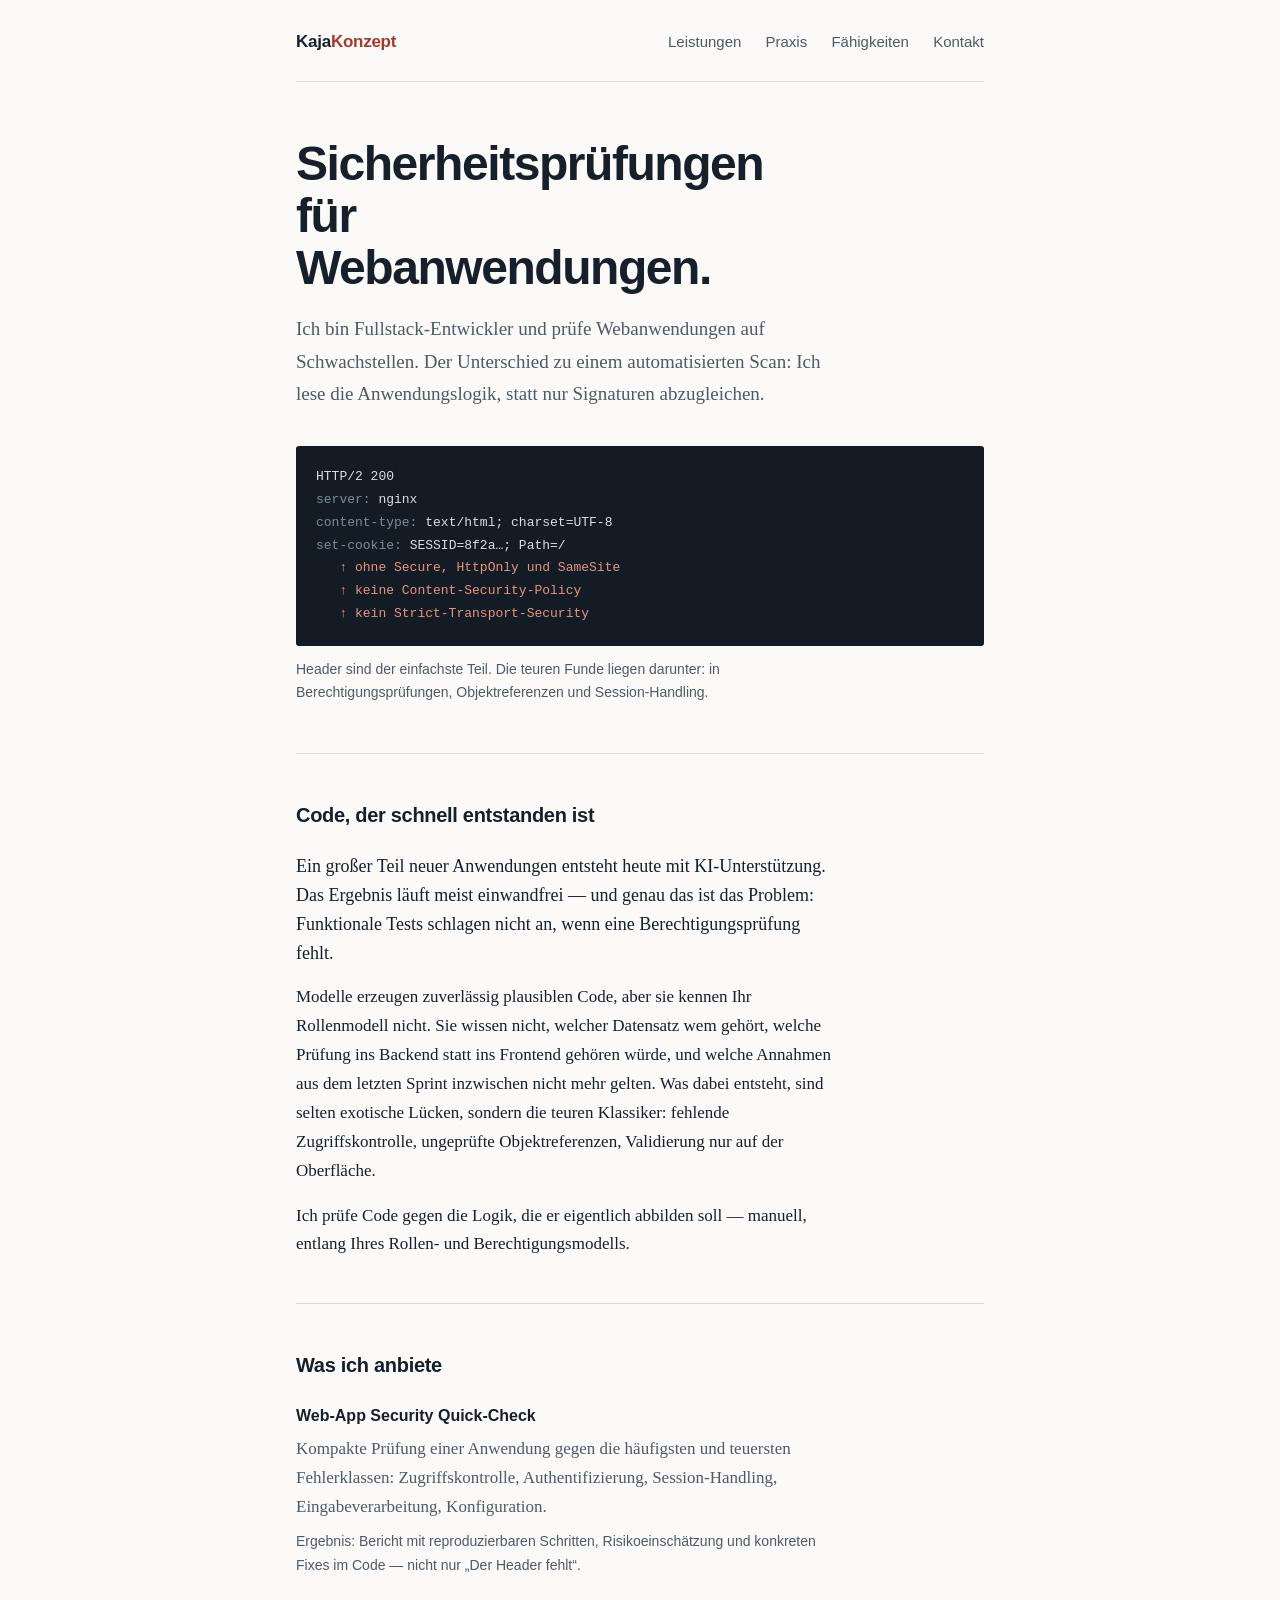
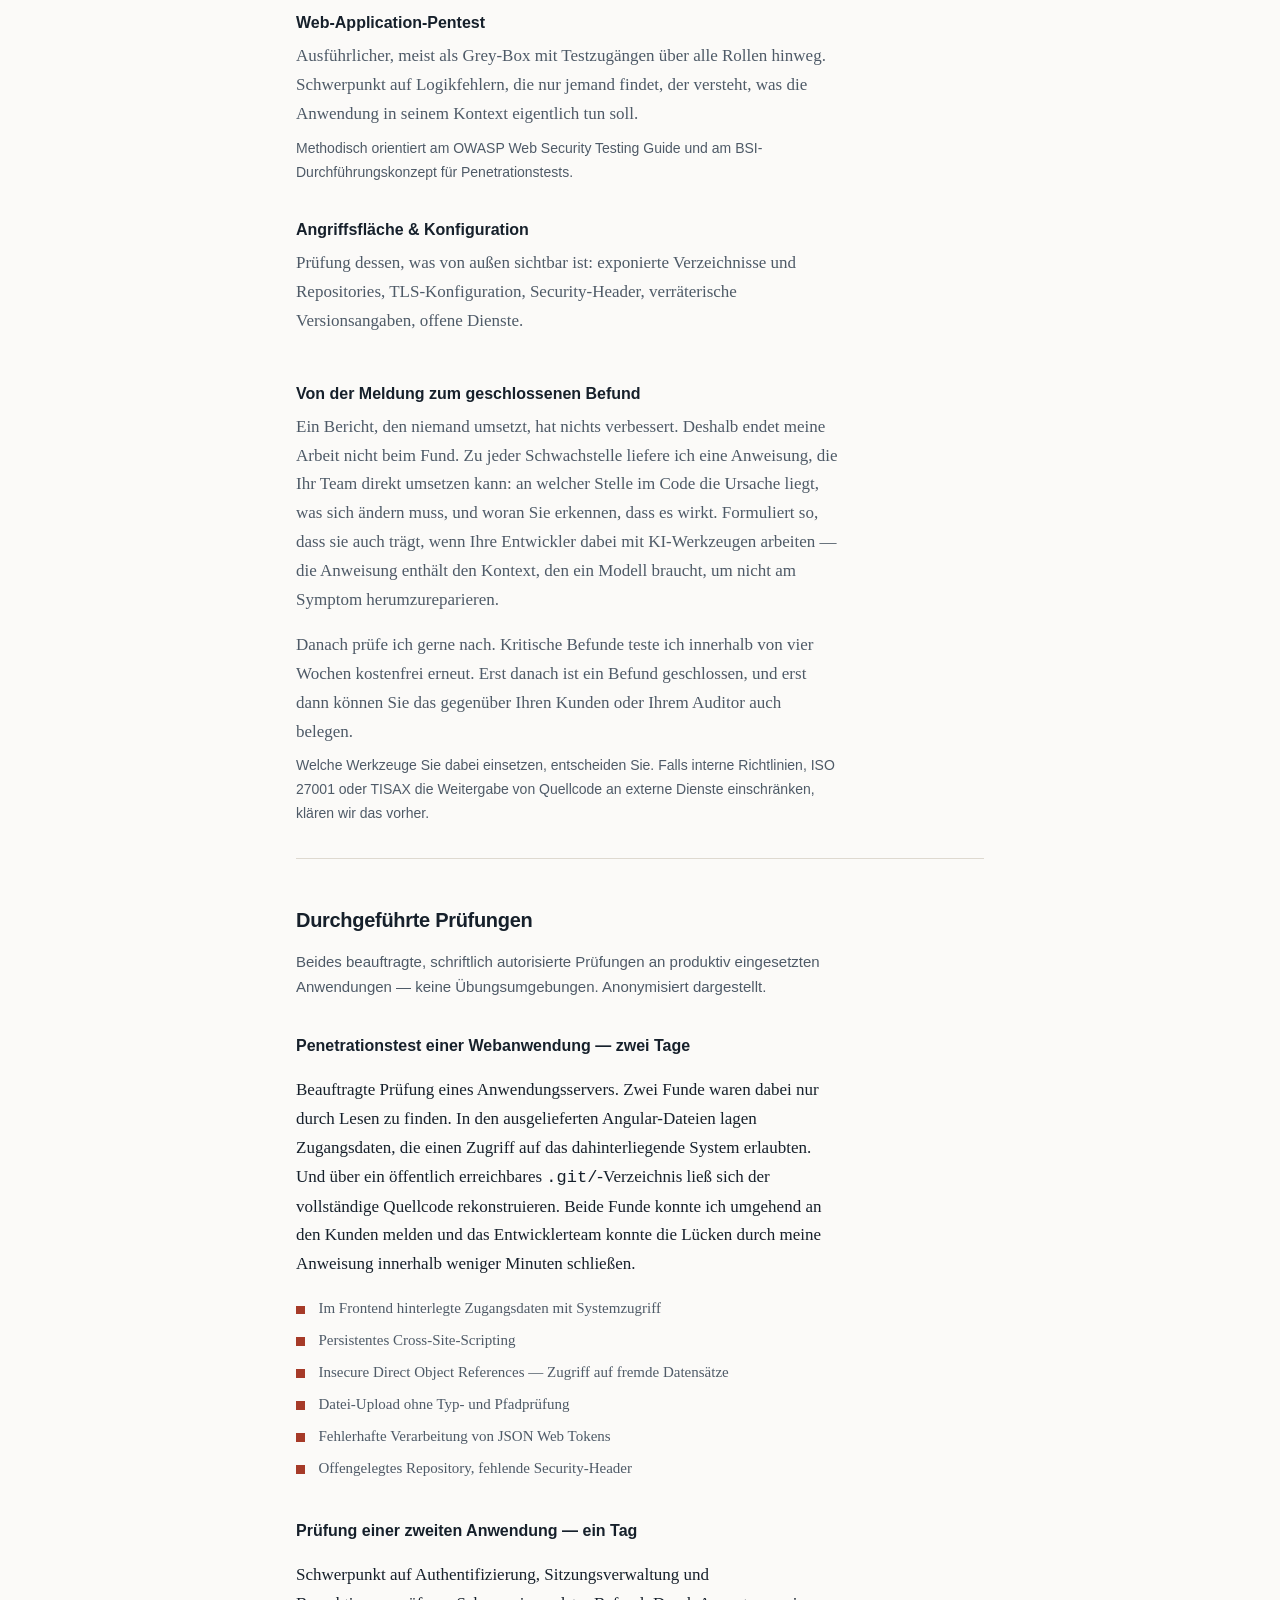
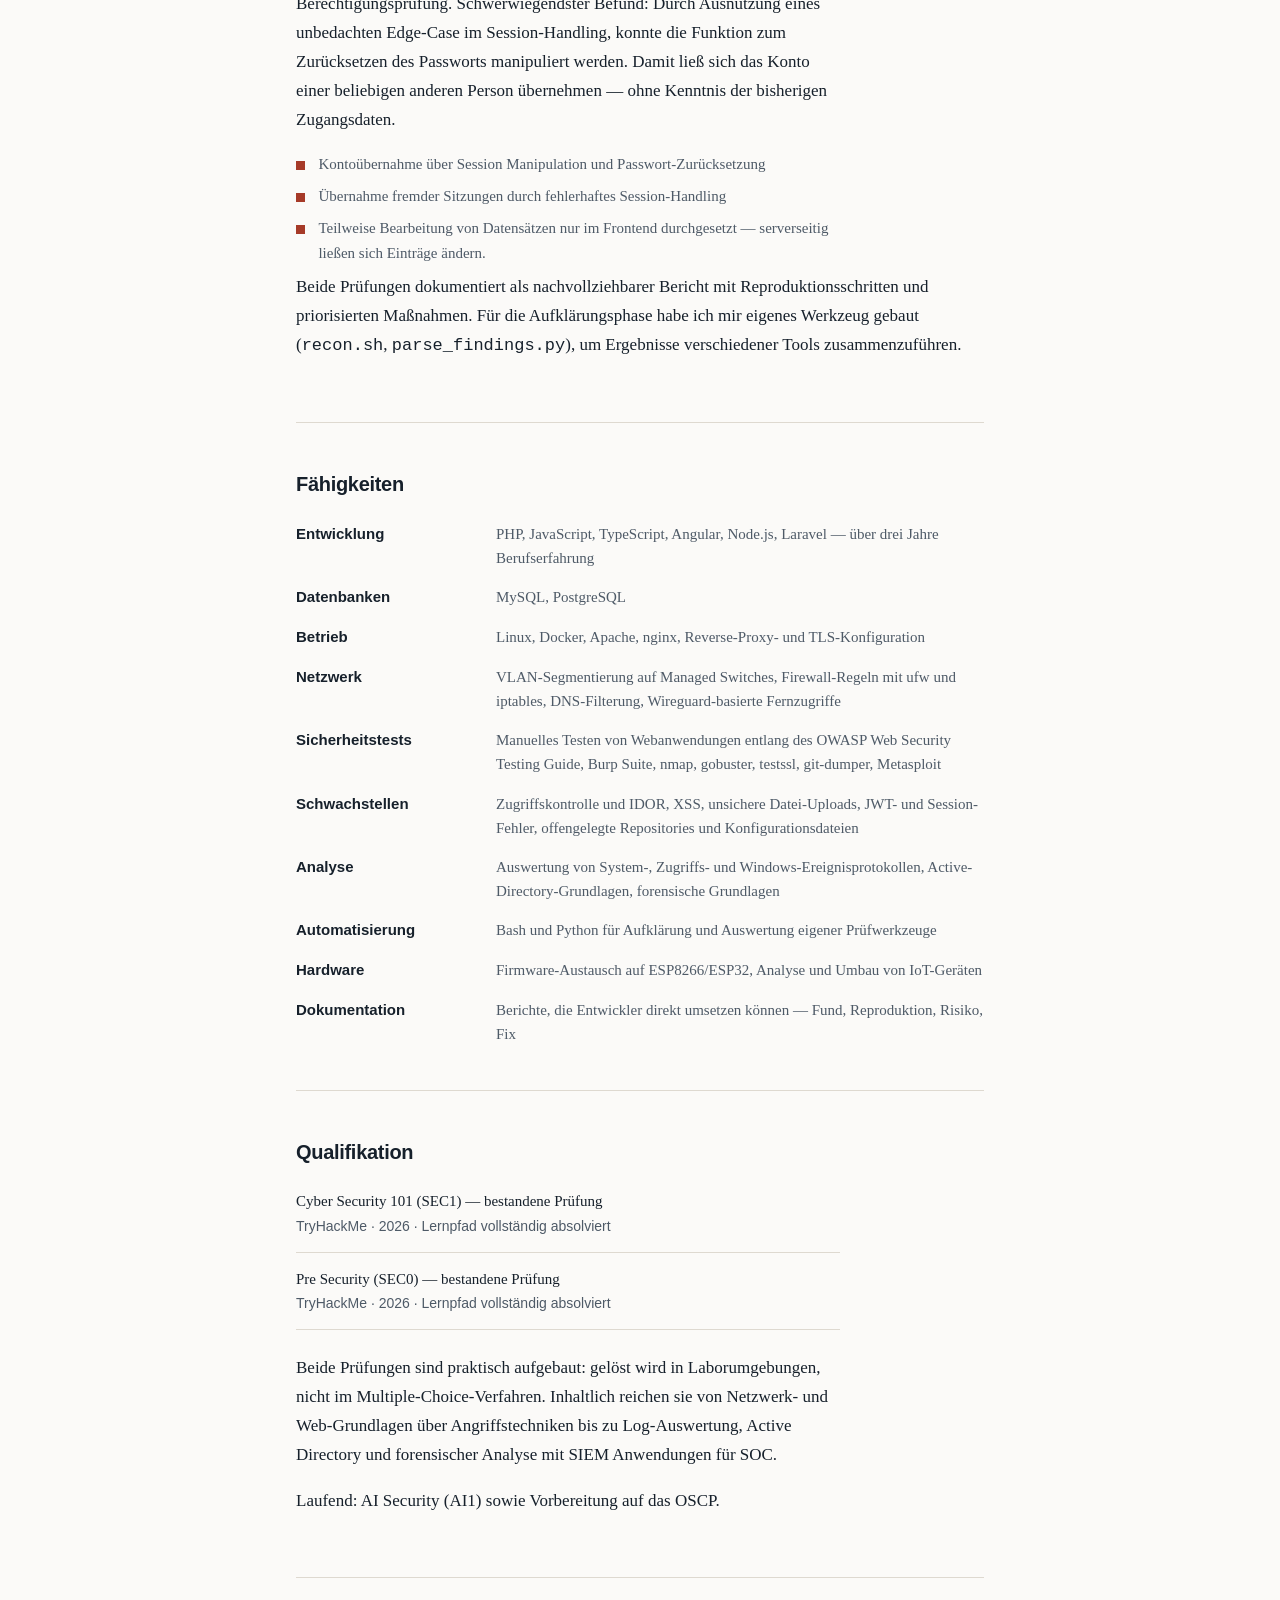
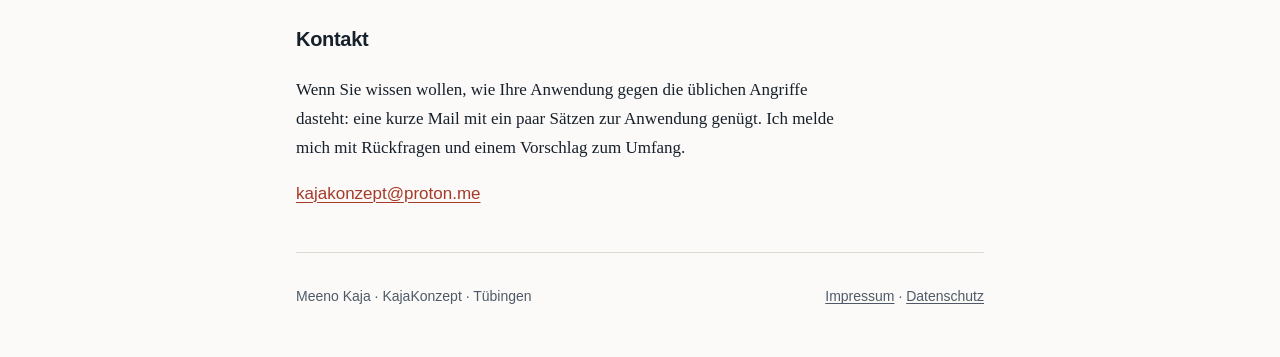
==== index.html @ ad5c8643 "Update footer text with full name" ====
<!DOCTYPE html>
<html lang="de">
<head>
<meta charset="utf-8">
<meta name="viewport" content="width=device-width, initial-scale=1">
<title>KajaKonzept — Websicherheit aus Entwicklersicht</title>
<meta name="description" content="Sicherheitsprüfungen für Webanwendungen, durchgeführt von einem Fullstack-Entwickler. Manuelles Testen der Anwendungslogik statt Scanner-Report.">
<link rel="stylesheet" href="style.css">
</head>
<body>
<div class="wrap">
  <header class="masthead">
    <a class="wordmark" href="./">Kaja<span>Konzept</span></a>
    <nav>
      <a href="#leistungen">Leistungen</a>
      <a href="#praxis">Praxis</a>
      <a href="#faehigkeiten">Fähigkeiten</a>
      <a href="#kontakt">Kontakt</a>
    </nav>
  </header>
  <div class="hero">
    <h1>Sicherheitsprüfungen für Webanwendungen.</h1>
    <p class="lede">
      Ich bin Fullstack-Entwickler und prüfe Webanwendungen auf Schwachstellen.
      Der Unterschied zu einem automatisierten Scan: Ich lese die Anwendungslogik,
      statt nur Signaturen abzugleichen.
    </p>
<pre class="evidence"><code>HTTP/2 200
<span class="dim">server:</span> nginx
<span class="dim">content-type:</span> text/html; charset=UTF-8
<span class="dim">set-cookie:</span> SESSID=8f2a…; Path=/
<span class="flag">   ↑ ohne Secure, HttpOnly und SameSite</span>
<span class="flag">   ↑ keine Content-Security-Policy</span>
<span class="flag">   ↑ kein Strict-Transport-Security</span></code></pre>
    <p class="evidence-note">
      Header sind der einfachste Teil. Die teuren Funde liegen darunter:
      in Berechtigungsprüfungen, Objektreferenzen und Session-Handling.
    </p>
  </div>
  <section id="ki-code" class="hook">
    <h2>Code, der schnell entstanden ist</h2>
    <p class="hook-open">
      Ein großer Teil neuer Anwendungen entsteht heute mit KI-Unterstützung.
      Das Ergebnis läuft meist einwandfrei — und genau das ist das Problem:
      Funktionale Tests schlagen nicht an, wenn eine Berechtigungsprüfung fehlt.
    </p>
    <p>
      Modelle erzeugen zuverlässig plausiblen Code, aber sie kennen Ihr
      Rollenmodell nicht. Sie wissen nicht, welcher Datensatz wem gehört,
      welche Prüfung ins Backend statt ins Frontend gehören würde, und welche
      Annahmen aus dem letzten Sprint inzwischen nicht mehr gelten. Was dabei
      entsteht, sind selten exotische Lücken, sondern die teuren Klassiker:
      fehlende Zugriffskontrolle, ungeprüfte Objektreferenzen, Validierung
      nur auf der Oberfläche.
    </p>
    <p>
      Ich prüfe Code gegen die Logik, die er eigentlich abbilden
      soll — manuell, entlang Ihres Rollen- und Berechtigungsmodells.
    </p>
  </section>
  <section id="leistungen">
    <h2>Was ich anbiete</h2>
    <div class="offer">
      <h3>Web-App Security Quick-Check</h3>
      <p>
        Kompakte Prüfung einer Anwendung gegen die häufigsten und teuersten
        Fehlerklassen: Zugriffskontrolle, Authentifizierung, Session-Handling,
        Eingabeverarbeitung, Konfiguration.
      </p>
      <p class="scope">
        Ergebnis: Bericht mit reproduzierbaren Schritten, Risikoeinschätzung und
        konkreten Fixes im Code — nicht nur „Der Header fehlt“.
      </p>
    </div>
    <div class="offer">
      <h3>Web-Application-Pentest</h3>
      <p>
        Ausführlicher, meist als Grey-Box mit Testzugängen über alle Rollen hinweg.
        Schwerpunkt auf Logikfehlern, die nur jemand findet, der versteht, was die
        Anwendung in seinem Kontext eigentlich tun soll.
      </p>
      <p class="scope">
        Methodisch orientiert am OWASP Web Security Testing Guide und am
        BSI-Durchführungskonzept für Penetrationstests.
      </p>
    </div>
    <div class="offer">
      <h3>Angriffsfläche &amp; Konfiguration</h3>
      <p>
        Prüfung dessen, was von außen sichtbar ist: exponierte Verzeichnisse und
        Repositories, TLS-Konfiguration, Security-Header, verräterische
        Versionsangaben, offene Dienste.
      </p>
    </div>
  </section>
  <div class="offer">
      <h3>Von der Meldung zum geschlossenen Befund</h3>
      <p>
        Ein Bericht, den niemand umsetzt, hat nichts verbessert. Deshalb endet
        meine Arbeit nicht beim Fund. Zu jeder Schwachstelle liefere ich eine
        Anweisung, die Ihr Team direkt umsetzen kann: an welcher Stelle im Code
        die Ursache liegt, was sich ändern muss, und woran Sie erkennen, dass es
        wirkt. Formuliert so, dass sie auch trägt, wenn Ihre Entwickler dabei
        mit KI-Werkzeugen arbeiten — die Anweisung enthält den Kontext, den ein
        Modell braucht, um nicht am Symptom herumzureparieren.
      </p>
      <p style="margin-top:1rem">
        Danach prüfe ich gerne nach. Kritische Befunde teste ich innerhalb von vier
        Wochen kostenfrei erneut. Erst danach ist ein Befund geschlossen, und
        erst dann können Sie das gegenüber Ihren Kunden oder Ihrem Auditor auch
        belegen.
      </p>
      <p class="scope">
        Welche Werkzeuge Sie dabei einsetzen, entscheiden Sie. Falls interne
        Richtlinien, ISO 27001 oder TISAX die Weitergabe von Quellcode an
        externe Dienste einschränken, klären wir das vorher.
      </p>
    </div>
  </section>
<section id="praxis">
    <h2>Durchgeführte Prüfungen</h2>
    <p class="section-lede">
      Beides beauftragte, schriftlich autorisierte Prüfungen an produktiv
      eingesetzten Anwendungen — keine Übungsumgebungen. Anonymisiert
      dargestellt.
    </p>
    <h3>Penetrationstest einer Webanwendung — zwei Tage</h3>
    <p>
      Beauftragte Prüfung eines Anwendungsservers. Zwei Funde
      waren dabei nur durch Lesen zu finden. In den
      ausgelieferten Angular-Dateien lagen Zugangsdaten, die einen Zugriff auf
      das dahinterliegende System erlaubten. Und über ein öffentlich
      erreichbares <code>.git/</code>-Verzeichnis ließ sich der vollständige
      Quellcode rekonstruieren. Beide Funde konnte ich umgehend an den Kunden melden
      und das Entwicklerteam konnte die Lücken durch meine Anweisung innerhalb
      weniger Minuten schließen.
    </p>
    <ul class="findings">
      <li>Im Frontend hinterlegte Zugangsdaten mit Systemzugriff</li>
      <li>Persistentes Cross-Site-Scripting</li>
      <li>Insecure Direct Object References — Zugriff auf fremde Datensätze</li>
      <li>Datei-Upload ohne Typ- und Pfadprüfung</li>
      <li>Fehlerhafte Verarbeitung von JSON Web Tokens</li>
      <li>Offengelegtes Repository, fehlende Security-Header</li>
    </ul>
    <h3 class="case">Prüfung einer zweiten Anwendung — ein Tag</h3>
    <p>
      Schwerpunkt auf Authentifizierung, Sitzungsverwaltung und
      Berechtigungsprüfung. Schwerwiegendster Befund: Durch Ausnutzung eines
      unbedachten Edge-Case im Session-Handling, konnte die Funktion zum Zurücksetzen
      des Passworts manipuliert werden. Damit ließ sich das Konto einer
      beliebigen anderen Person übernehmen — ohne Kenntnis der bisherigen
      Zugangsdaten.
    </p>
    <ul class="findings">
      <li>Kontoübernahme über Session Manipulation und Passwort-Zurücksetzung</li>
      <li>Übernahme fremder Sitzungen durch fehlerhaftes Session-Handling</li>
      <li>Teilweise Bearbeitung von Datensätzen nur im Frontend
          durchgesetzt — serverseitig ließen sich Einträge ändern.
      </li>
    </ul
    <p style="margin-top:1.5rem">
      Beide Prüfungen dokumentiert als nachvollziehbarer Bericht mit
      Reproduktionsschritten und priorisierten Maßnahmen. Für die
      Aufklärungsphase habe ich mir eigenes Werkzeug gebaut
      (<code>recon.sh</code>, <code>parse_findings.py</code>), um Ergebnisse
      verschiedener Tools zusammenzuführen.
    </p>
  </section>
  <section id="faehigkeiten">
    <h2>Fähigkeiten</h2>
    <dl class="skills">
      <dt>Entwicklung</dt>
      <dd>PHP, JavaScript, TypeScript, Angular, Node.js, Laravel — über drei Jahre Berufserfahrung</dd>
      <dt>Datenbanken</dt>
      <dd>MySQL, PostgreSQL</dd>
      <dt>Betrieb</dt>
      <dd>Linux, Docker, Apache, nginx, Reverse-Proxy- und
          TLS-Konfiguration</dd>
      <dt>Netzwerk</dt>
      <dd>VLAN-Segmentierung auf Managed Switches, Firewall-Regeln mit ufw und
          iptables, DNS-Filterung, Wireguard-basierte Fernzugriffe</dd>
      <dt>Sicherheitstests</dt>
      <dd>Manuelles Testen von Webanwendungen entlang des OWASP Web Security
          Testing Guide, Burp Suite, nmap, gobuster, testssl, git-dumper, Metasploit</dd>
      <dt>Schwachstellen</dt>
      <dd>Zugriffskontrolle und IDOR, XSS, unsichere Datei-Uploads,
          JWT- und Session-Fehler, offengelegte Repositories und
          Konfigurationsdateien</dd>
      <dt>Analyse</dt>
      <dd>Auswertung von System-, Zugriffs- und Windows-Ereignisprotokollen,
          Active-Directory-Grundlagen, forensische Grundlagen</dd>
      <dt>Automatisierung</dt>
      <dd>Bash und Python für Aufklärung und Auswertung eigener
          Prüfwerkzeuge</dd>
      <dt>Hardware</dt>
      <dd>Firmware-Austausch auf ESP8266/ESP32, Analyse und Umbau von
          IoT-Geräten</dd>
      <dt>Dokumentation</dt>
      <dd>Berichte, die Entwickler direkt umsetzen können — Fund,
          Reproduktion, Risiko, Fix</dd>
    </dl>
  </section>
   <section id="qualifikation">
    <h2>Qualifikation</h2>
    <ul class="creds">
      <li>
        Cyber Security 101 (SEC1) — bestandene Prüfung
        <span class="issuer">TryHackMe · 2026 · Lernpfad vollständig absolviert</span>
      </li>
      <li>
        Pre Security (SEC0) — bestandene Prüfung
        <span class="issuer">TryHackMe · 2026 · Lernpfad vollständig absolviert</span>
      </li>
    </ul>
    <p style="margin-top:1.5rem">
      Beide Prüfungen sind praktisch aufgebaut: gelöst wird in Laborumgebungen,
      nicht im Multiple-Choice-Verfahren. Inhaltlich reichen sie von Netzwerk-
      und Web-Grundlagen über Angriffstechniken bis zu Log-Auswertung,
      Active Directory und forensischer Analyse mit SIEM Anwendungen für SOC.
    </p>
    <p style="margin-top:1rem">
      Laufend: AI Security (AI1) sowie Vorbereitung auf das OSCP.
    </p>
  </section>
  <section id="kontakt">
    <h2>Kontakt</h2>
    <p>
      Wenn Sie wissen wollen, wie Ihre Anwendung gegen die üblichen Angriffe
      dasteht: eine kurze Mail mit ein paar Sätzen zur Anwendung genügt. Ich melde
      mich mit Rückfragen und einem Vorschlag zum Umfang.
    </p>
    <p class="contact-line"><a href="mailto:kajakonzept@proton.me">kajakonzept@proton.me</a></p>
  </section>
  <footer>
    <span> Meeno Kaja · KajaKonzept · Tübingen</span>
    <span>
      <a href="impressum.html">Impressum</a> ·
      <a href="datenschutz.html">Datenschutz</a>
    </span>
  </footer>
</div>
</body>
</html>
---- style.css ----
/* KajaKonzept — Stylesheet
   Keine externen Ressourcen (keine Google Fonts, kein CDN):
   damit fallen Drittland-Transfers in der Datenschutzerklärung weg. */

:root {
  --paper:      #fbfaf8;
  --ink:        #16202b;
  --ink-soft:   #4e5a67;
  --rule:       #ded9d0;
  --signal:     #a63a28;
  --code-bg:    #131c25;
  --code-fg:    #d8dee6;
  --code-dim:   #7c8b9a;

  --sans: ui-sans-serif, "Inter", "Helvetica Neue", Arial, sans-serif;
  --serif: "Iowan Old Style", "Palatino Linotype", Palatino, Georgia, serif;
  --mono: ui-monospace, "JetBrains Mono", "SFMono-Regular", Menlo, Consolas, monospace;

  --measure: 34rem;
}

*, *::before, *::after { box-sizing: border-box; }

html { -webkit-text-size-adjust: 100%; }

body {
  margin: 0;
  background: var(--paper);
  color: var(--ink);
  font-family: var(--serif);
  font-size: 1.0625rem;
  line-height: 1.7;
  font-kerning: normal;
}

.wrap {
  max-width: 46rem;
  margin: 0 auto;
  padding: 0 1.5rem;
}

p, li { max-width: var(--measure); }

a {
  color: var(--signal);
  text-decoration-thickness: 1px;
  text-underline-offset: 0.15em;
}
a:hover { text-decoration-thickness: 2px; }

:focus-visible {
  outline: 2px solid var(--signal);
  outline-offset: 3px;
}

/* ---------- Kopfzeile ---------- */

.masthead {
  display: flex;
  flex-wrap: wrap;
  gap: 0.75rem 2rem;
  align-items: baseline;
  justify-content: space-between;
  padding: 1.75rem 0 1.5rem;
  border-bottom: 1px solid var(--rule);
}

.wordmark {
  font-family: var(--sans);
  font-weight: 700;
  font-size: 1.0625rem;
  letter-spacing: -0.015em;
  color: var(--ink);
  text-decoration: none;
}
.wordmark span { color: var(--signal); }

.masthead nav {
  font-family: var(--sans);
  font-size: 0.9375rem;
}
.masthead nav a {
  color: var(--ink-soft);
  text-decoration: none;
  margin-left: 1.25rem;
}
.masthead nav a:first-child { margin-left: 0; }
.masthead nav a:hover { color: var(--signal); }

/* ---------- Hero ---------- */

.hero { padding: 3.5rem 0 3rem; }

.hero h1 {
  font-family: var(--sans);
  font-weight: 800;
  font-size: clamp(2rem, 6vw, 3rem);
  line-height: 1.08;
  letter-spacing: -0.03em;
  margin: 0 0 1.25rem;
  max-width: 18ch;
}

.lede {
  font-size: 1.1875rem;
  color: var(--ink-soft);
  margin: 0 0 2.25rem;
}

/* Illustratives Terminal-Fragment */
.evidence {
  background: var(--code-bg);
  color: var(--code-fg);
  font-family: var(--mono);
  font-size: 0.8125rem;
  line-height: 1.75;
  padding: 1.25rem 1.25rem;
  border-radius: 3px;
  overflow-x: auto;
  margin: 0;
}
.evidence .dim  { color: var(--code-dim); }
.evidence .flag { color: #e8917f; }

.evidence-note {
  font-family: var(--sans);
  font-size: 0.875rem;
  color: var(--ink-soft);
  margin: 0.75rem 0 0;
}

/* ---------- Abschnitte ---------- */

section { padding: 2.75rem 0; border-top: 1px solid var(--rule); }

h2 {
  font-family: var(--sans);
  font-weight: 700;
  font-size: 1.25rem;
  letter-spacing: -0.015em;
  margin: 0 0 1.25rem;
}

h3 {
  font-family: var(--sans);
  font-weight: 650;
  font-size: 1rem;
  margin: 0 0 0.35rem;
}

/* Aufhänger-Abschnitt */
.hook p { margin: 0 0 1rem; }
.hook p:last-child { margin-bottom: 0; }
.hook .hook-open {
  font-size: 1.125rem;
  line-height: 1.6;
}

/* Leistungen */
.offer { margin: 0 0 2rem; }
.offer:last-child { margin-bottom: 0; }
.offer p { margin: 0; color: var(--ink-soft); }
.offer .scope {
  font-family: var(--sans);
  font-size: 0.875rem;
  color: var(--ink-soft);
  margin-top: 0.5rem;
}

/* Fähigkeiten */
.skills {
  margin: 0;
  display: grid;
  grid-template-columns: 11rem 1fr;
  gap: 0.9rem 1.5rem;
  align-items: baseline;
}
.skills dt {
  font-family: var(--sans);
  font-weight: 650;
  font-size: 0.9375rem;
}
.skills dd {
  margin: 0;
  color: var(--ink-soft);
  font-size: 0.9375rem;
  line-height: 1.6;
}

/* Einleitungszeile unter einer Abschnittsüberschrift */
.section-lede {
  font-family: var(--sans);
  font-size: 0.9375rem;
  color: var(--ink-soft);
  margin: -0.5rem 0 2rem;
}

/* Zweiter Fall im Praxis-Abschnitt */
h3.case { margin-top: 2.25rem; }

/* Befundliste im Praxis-Abschnitt */
.findings {
  list-style: none;
  padding: 0;
  margin: 1rem 0 0;
  font-size: 0.9375rem;
}
.findings li {
  padding-left: 1.4rem;
  position: relative;
  margin-bottom: 0.4rem;
  color: var(--ink-soft);
}
.findings li::before {
  content: "";
  position: absolute;
  left: 0;
  top: 0.62em;
  width: 0.55rem;
  height: 0.55rem;
  background: var(--signal);
}

/* Zertifikate */
.creds { margin: 0; padding: 0; list-style: none; }
.creds li {
  padding: 0.85rem 0;
  border-bottom: 1px solid var(--rule);
  font-size: 0.9375rem;
}
.creds li:first-child { padding-top: 0; }
.creds .issuer {
  font-family: var(--sans);
  color: var(--ink-soft);
  font-size: 0.875rem;
  display: block;
}

/* Kontakt */
.contact-line {
  font-family: var(--sans);
  font-size: 1.0625rem;
  margin: 0.5rem 0 0;
}

/* ---------- Fuß ---------- */

footer {
  border-top: 1px solid var(--rule);
  padding: 2rem 0 3rem;
  font-family: var(--sans);
  font-size: 0.875rem;
  color: var(--ink-soft);
  display: flex;
  flex-wrap: wrap;
  gap: 0.5rem 1.5rem;
  justify-content: space-between;
}
footer a { color: var(--ink-soft); }

/* ---------- Rechtstexte ---------- */

.legal h1 {
  font-family: var(--sans);
  font-weight: 800;
  font-size: 1.875rem;
  letter-spacing: -0.02em;
  margin: 3rem 0 1.5rem;
}
.legal h2 { margin-top: 2.25rem; }
.legal { padding-bottom: 3rem; }
.legal .todo {
  background: #fdf3e7;
  border-left: 3px solid var(--signal);
  padding: 0.75rem 1rem;
  font-family: var(--sans);
  font-size: 0.875rem;
  max-width: var(--measure);
}

/* ---------- Klein ---------- */

@media (max-width: 34rem) {
  .skills { grid-template-columns: 1fr; gap: 0.25rem; }
  .skills dd { margin-bottom: 0.85rem; }
}
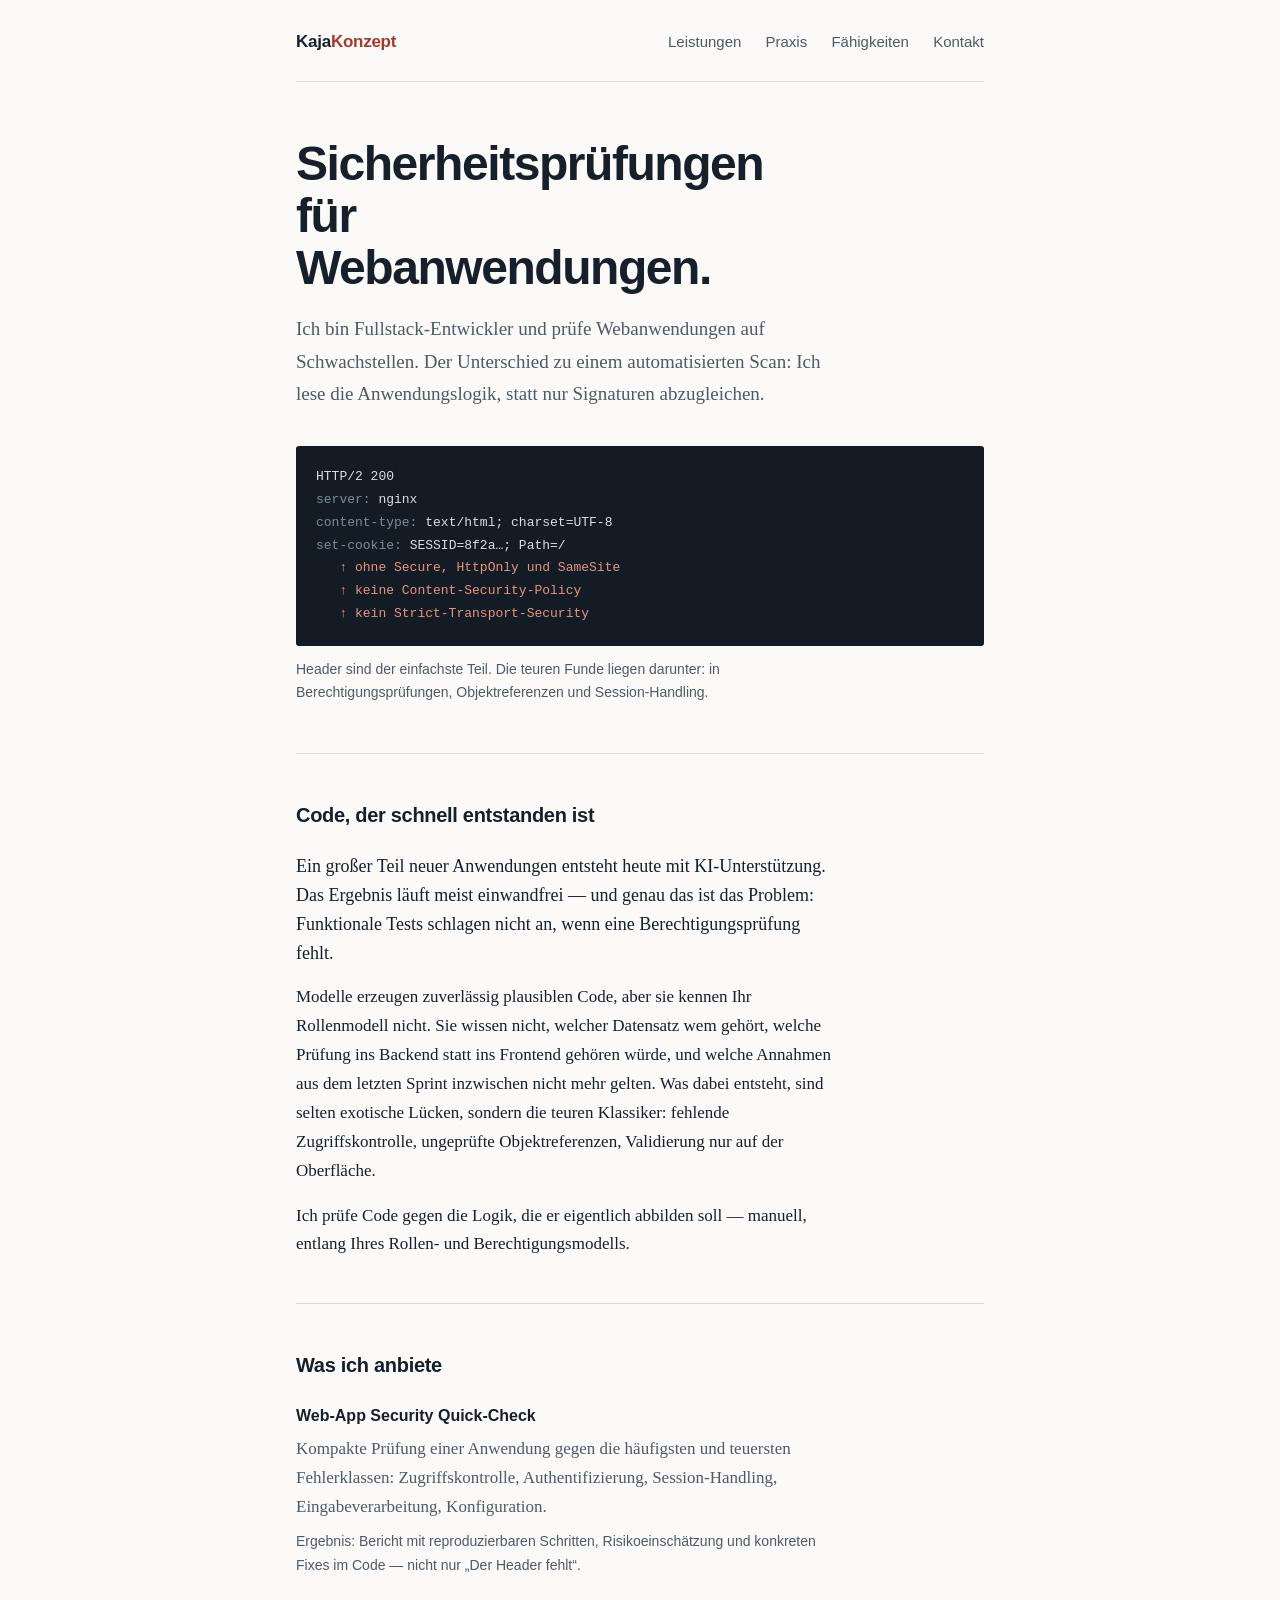
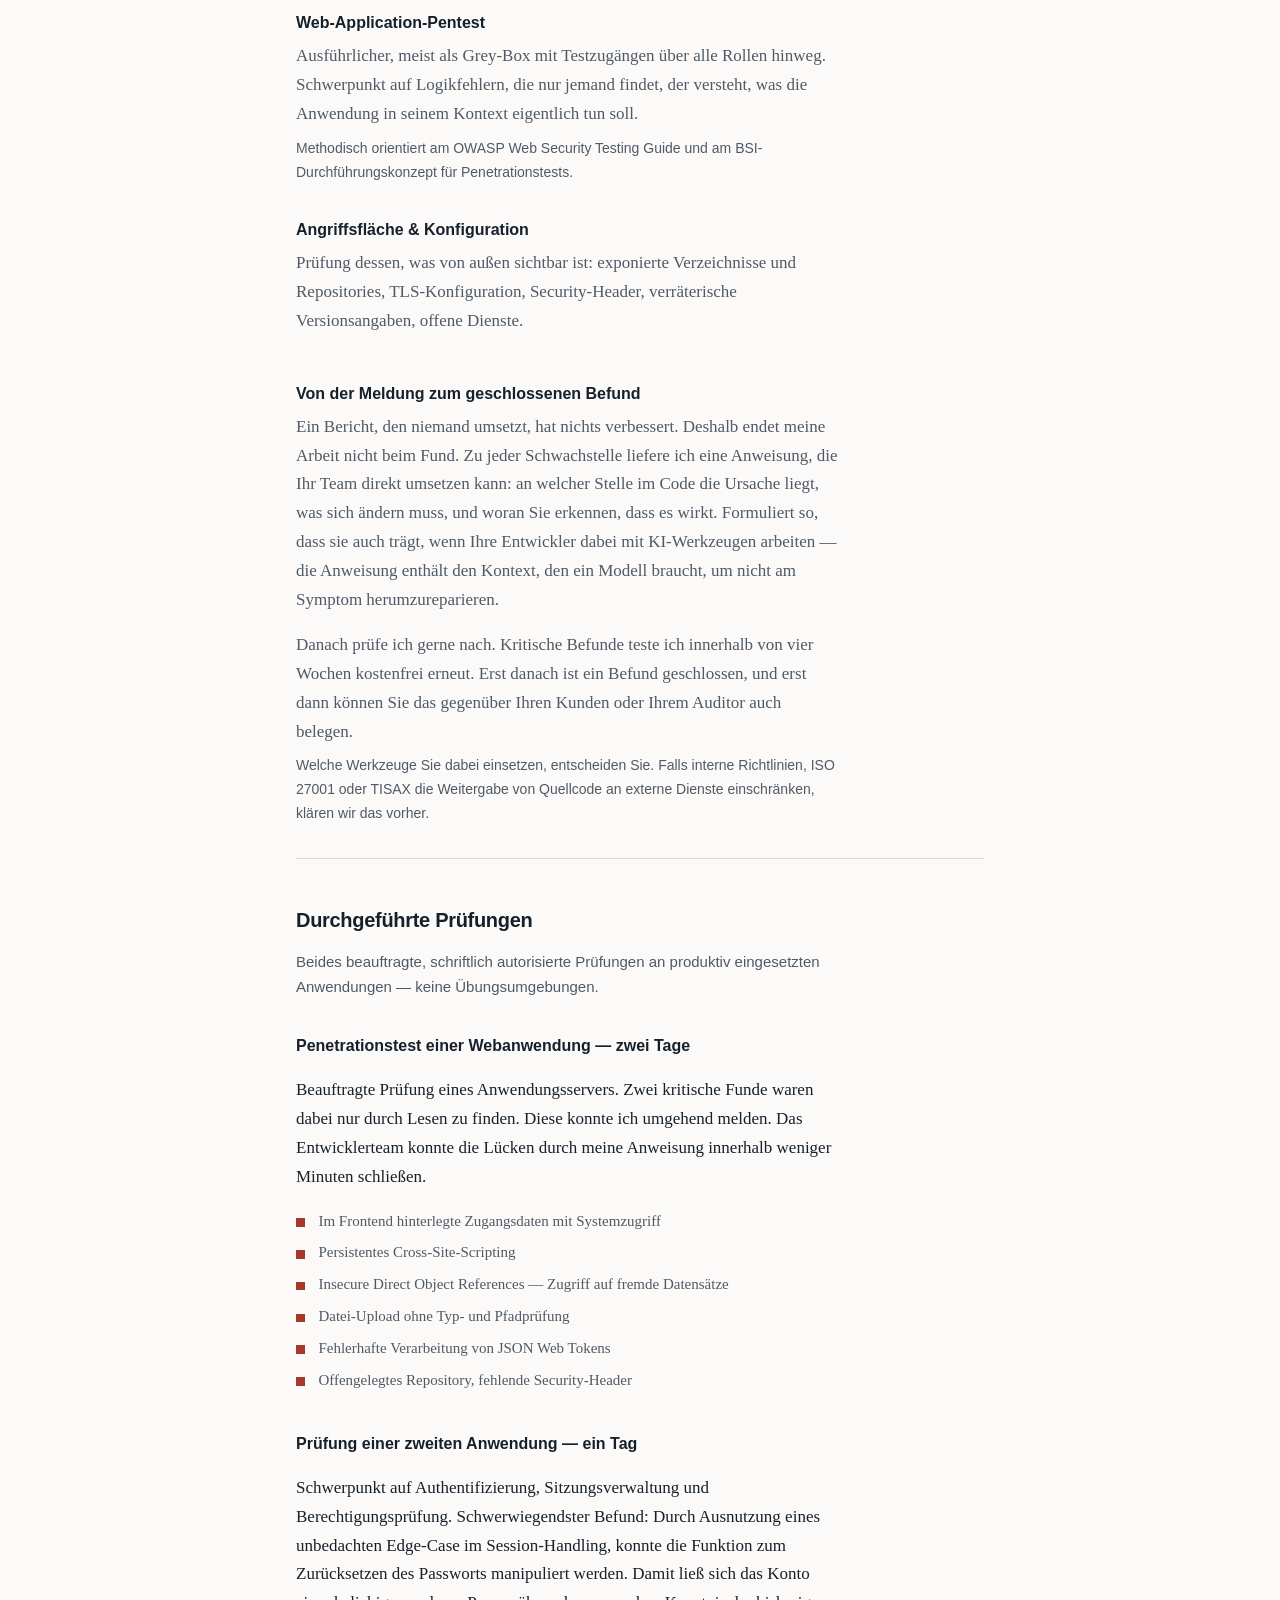
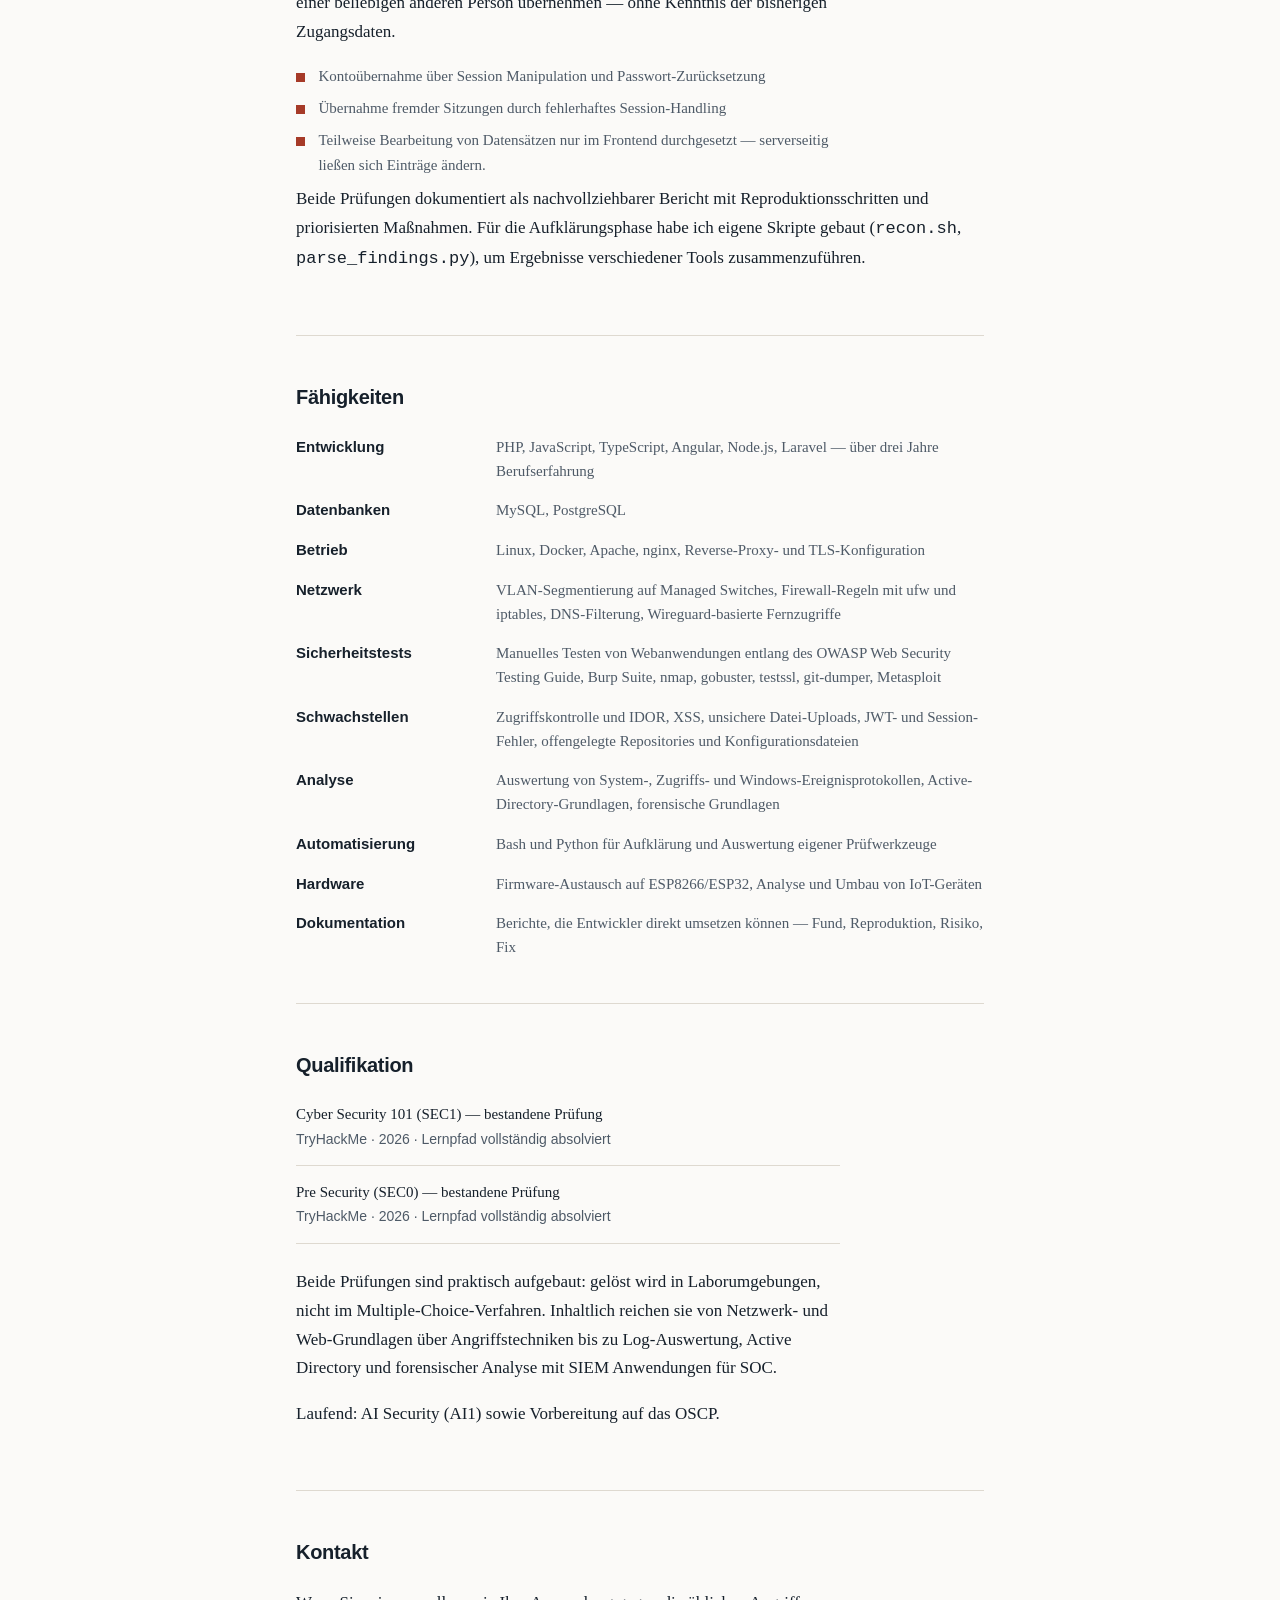
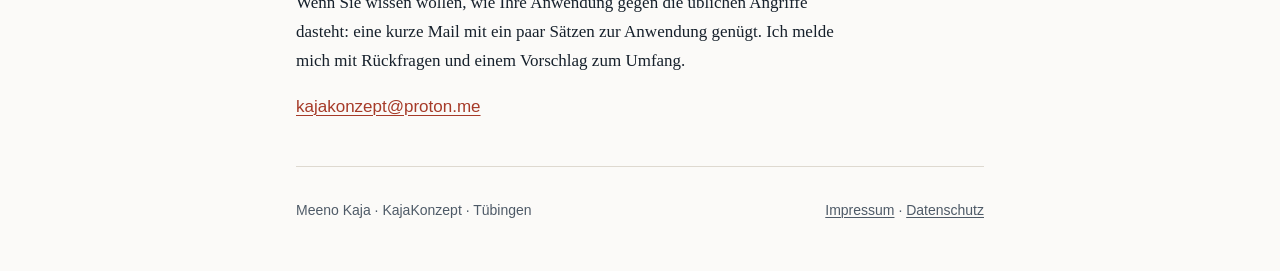
==== commit 0c13dd3b: "Refine descriptions of penetration test findings Updated the descriptions of conducted tests for cla" ====
--- a/index.html
+++ b/index.html
@@ -121,19 +121,14 @@
     <h2>Durchgeführte Prüfungen</h2>
     <p class="section-lede">
       Beides beauftragte, schriftlich autorisierte Prüfungen an produktiv
-      eingesetzten Anwendungen — keine Übungsumgebungen. Anonymisiert
-      dargestellt.
+      eingesetzten Anwendungen — keine Übungsumgebungen.
     </p>
     <h3>Penetrationstest einer Webanwendung — zwei Tage</h3>
     <p>
-      Beauftragte Prüfung eines Anwendungsservers. Zwei Funde
-      waren dabei nur durch Lesen zu finden. In den
-      ausgelieferten Angular-Dateien lagen Zugangsdaten, die einen Zugriff auf
-      das dahinterliegende System erlaubten. Und über ein öffentlich
-      erreichbares <code>.git/</code>-Verzeichnis ließ sich der vollständige
-      Quellcode rekonstruieren. Beide Funde konnte ich umgehend an den Kunden melden
-      und das Entwicklerteam konnte die Lücken durch meine Anweisung innerhalb
-      weniger Minuten schließen.
+      Beauftragte Prüfung eines Anwendungsservers. Zwei kritische Funde
+      waren dabei nur durch Lesen zu finden. Diese konnte ich umgehend 
+      melden. Das Entwicklerteam konnte die Lücken durch meine Anweisung
+      innerhalb weniger Minuten schließen.
     </p>
     <ul class="findings">
       <li>Im Frontend hinterlegte Zugangsdaten mit Systemzugriff</li>
@@ -162,7 +157,7 @@
     <p style="margin-top:1.5rem">
       Beide Prüfungen dokumentiert als nachvollziehbarer Bericht mit
       Reproduktionsschritten und priorisierten Maßnahmen. Für die
-      Aufklärungsphase habe ich mir eigenes Werkzeug gebaut
+      Aufklärungsphase habe ich eigene Skripte gebaut
       (<code>recon.sh</code>, <code>parse_findings.py</code>), um Ergebnisse
       verschiedener Tools zusammenzuführen.
     </p>
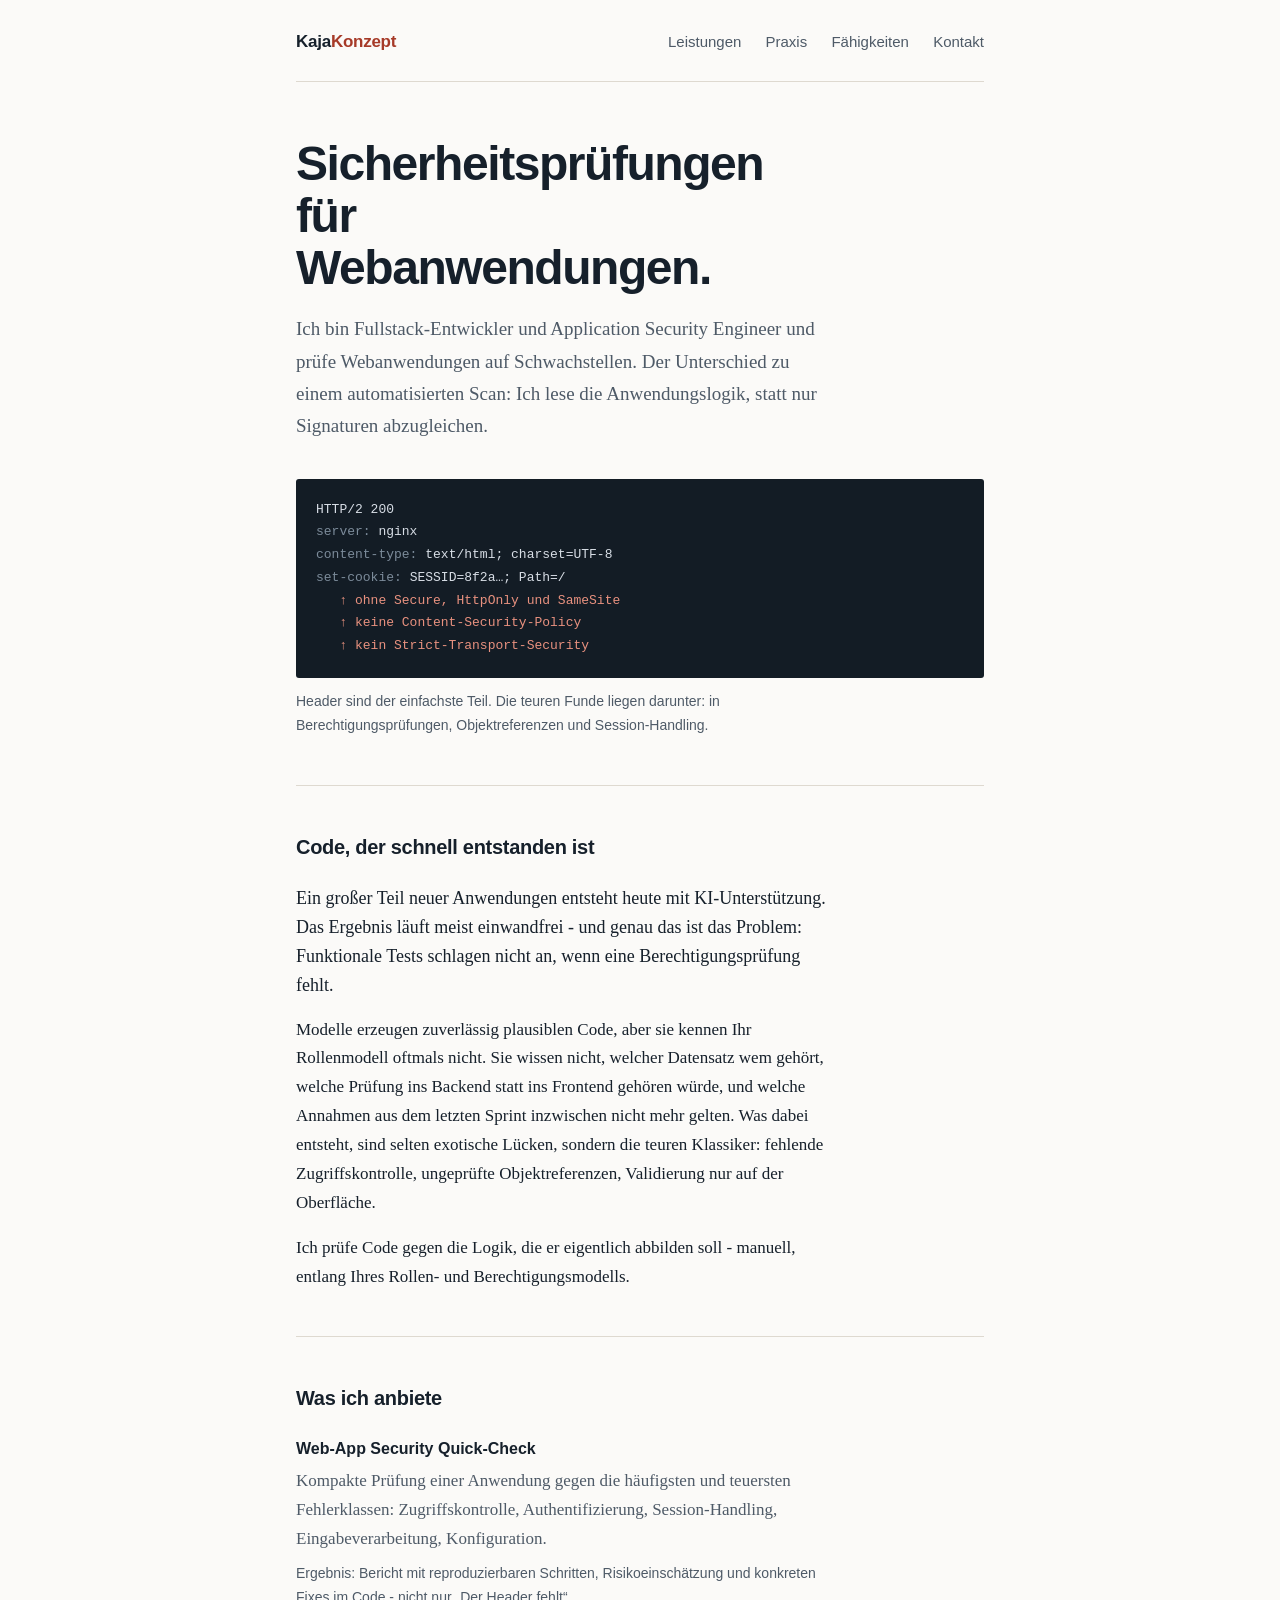
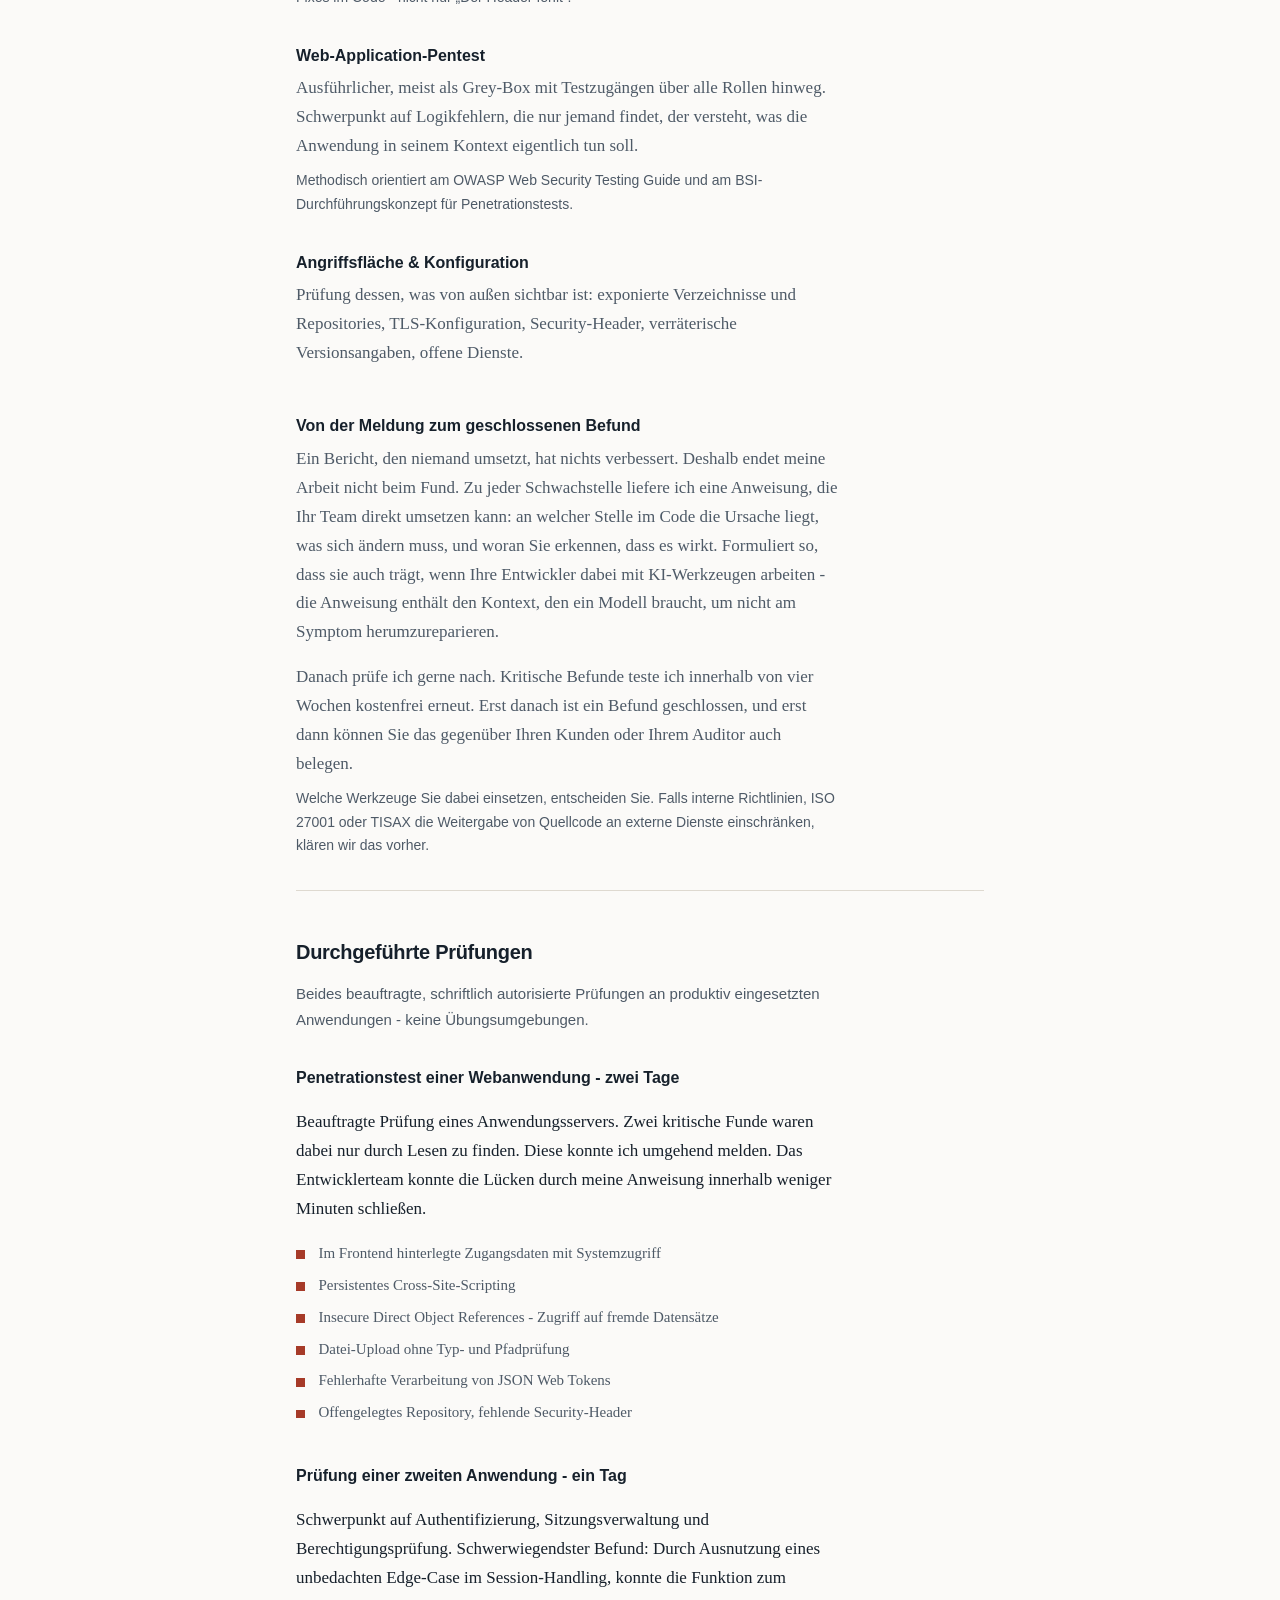
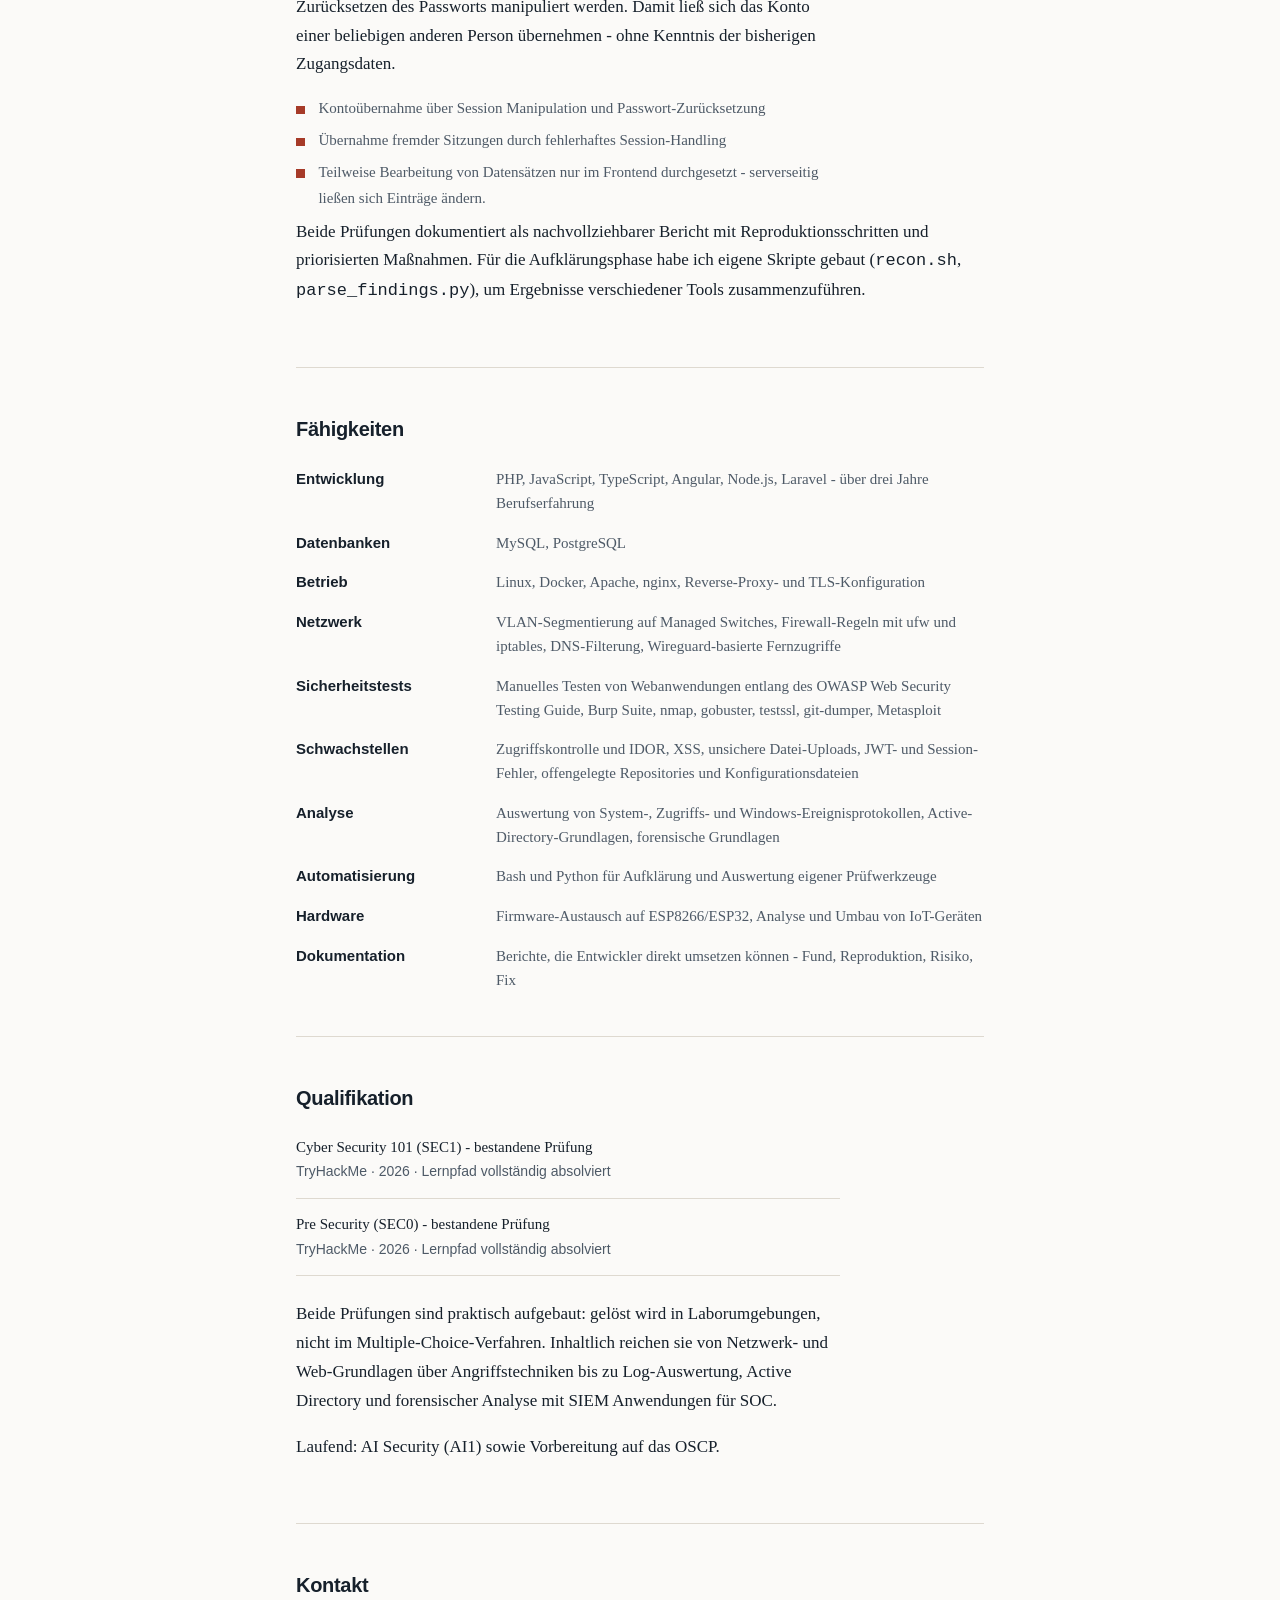
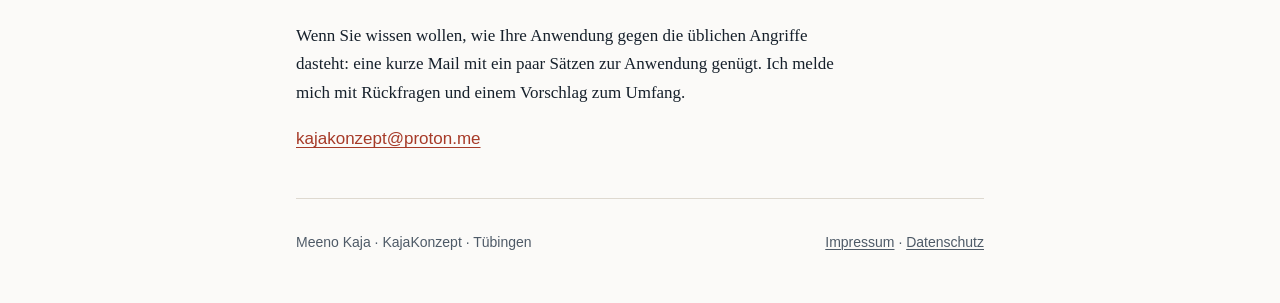
==== commit aa58deca: "Fix punctuation and formatting in index.html" ====
--- a/index.html
+++ b/index.html
@@ -3,7 +3,7 @@
 <head>
 <meta charset="utf-8">
 <meta name="viewport" content="width=device-width, initial-scale=1">
-<title>KajaKonzept — Websicherheit aus Entwicklersicht</title>
+<title>KajaKonzept - Websicherheit aus Entwicklersicht</title>
 <meta name="description" content="Sicherheitsprüfungen für Webanwendungen, durchgeführt von einem Fullstack-Entwickler. Manuelles Testen der Anwendungslogik statt Scanner-Report.">
 <link rel="stylesheet" href="style.css">
 </head>
@@ -21,7 +21,7 @@
   <div class="hero">
     <h1>Sicherheitsprüfungen für Webanwendungen.</h1>
     <p class="lede">
-      Ich bin Fullstack-Entwickler und prüfe Webanwendungen auf Schwachstellen.
+      Ich bin Fullstack-Entwickler und Application Security Engineer und prüfe Webanwendungen auf Schwachstellen.
       Der Unterschied zu einem automatisierten Scan: Ich lese die Anwendungslogik,
       statt nur Signaturen abzugleichen.
     </p>
@@ -41,12 +41,12 @@
     <h2>Code, der schnell entstanden ist</h2>
     <p class="hook-open">
       Ein großer Teil neuer Anwendungen entsteht heute mit KI-Unterstützung.
-      Das Ergebnis läuft meist einwandfrei — und genau das ist das Problem:
+      Das Ergebnis läuft meist einwandfrei - und genau das ist das Problem:
       Funktionale Tests schlagen nicht an, wenn eine Berechtigungsprüfung fehlt.
     </p>
     <p>
       Modelle erzeugen zuverlässig plausiblen Code, aber sie kennen Ihr
-      Rollenmodell nicht. Sie wissen nicht, welcher Datensatz wem gehört,
+      Rollenmodell oftmals nicht. Sie wissen nicht, welcher Datensatz wem gehört,
       welche Prüfung ins Backend statt ins Frontend gehören würde, und welche
       Annahmen aus dem letzten Sprint inzwischen nicht mehr gelten. Was dabei
       entsteht, sind selten exotische Lücken, sondern die teuren Klassiker:
@@ -55,7 +55,7 @@
     </p>
     <p>
       Ich prüfe Code gegen die Logik, die er eigentlich abbilden
-      soll — manuell, entlang Ihres Rollen- und Berechtigungsmodells.
+      soll - manuell, entlang Ihres Rollen- und Berechtigungsmodells.
     </p>
   </section>
   <section id="leistungen">
@@ -69,7 +69,7 @@
       </p>
       <p class="scope">
         Ergebnis: Bericht mit reproduzierbaren Schritten, Risikoeinschätzung und
-        konkreten Fixes im Code — nicht nur „Der Header fehlt“.
+        konkreten Fixes im Code - nicht nur „Der Header fehlt“.
       </p>
     </div>
     <div class="offer">
@@ -101,7 +101,7 @@
         Anweisung, die Ihr Team direkt umsetzen kann: an welcher Stelle im Code
         die Ursache liegt, was sich ändern muss, und woran Sie erkennen, dass es
         wirkt. Formuliert so, dass sie auch trägt, wenn Ihre Entwickler dabei
-        mit KI-Werkzeugen arbeiten — die Anweisung enthält den Kontext, den ein
+        mit KI-Werkzeugen arbeiten - die Anweisung enthält den Kontext, den ein
         Modell braucht, um nicht am Symptom herumzureparieren.
       </p>
       <p style="margin-top:1rem">
@@ -121,9 +121,9 @@
     <h2>Durchgeführte Prüfungen</h2>
     <p class="section-lede">
       Beides beauftragte, schriftlich autorisierte Prüfungen an produktiv
-      eingesetzten Anwendungen — keine Übungsumgebungen.
-    </p>
-    <h3>Penetrationstest einer Webanwendung — zwei Tage</h3>
+      eingesetzten Anwendungen - keine Übungsumgebungen.
+    </p>
+    <h3>Penetrationstest einer Webanwendung - zwei Tage</h3>
     <p>
       Beauftragte Prüfung eines Anwendungsservers. Zwei kritische Funde
       waren dabei nur durch Lesen zu finden. Diese konnte ich umgehend 
@@ -133,25 +133,25 @@
     <ul class="findings">
       <li>Im Frontend hinterlegte Zugangsdaten mit Systemzugriff</li>
       <li>Persistentes Cross-Site-Scripting</li>
-      <li>Insecure Direct Object References — Zugriff auf fremde Datensätze</li>
+      <li>Insecure Direct Object References - Zugriff auf fremde Datensätze</li>
       <li>Datei-Upload ohne Typ- und Pfadprüfung</li>
       <li>Fehlerhafte Verarbeitung von JSON Web Tokens</li>
       <li>Offengelegtes Repository, fehlende Security-Header</li>
     </ul>
-    <h3 class="case">Prüfung einer zweiten Anwendung — ein Tag</h3>
+    <h3 class="case">Prüfung einer zweiten Anwendung - ein Tag</h3>
     <p>
       Schwerpunkt auf Authentifizierung, Sitzungsverwaltung und
       Berechtigungsprüfung. Schwerwiegendster Befund: Durch Ausnutzung eines
       unbedachten Edge-Case im Session-Handling, konnte die Funktion zum Zurücksetzen
       des Passworts manipuliert werden. Damit ließ sich das Konto einer
-      beliebigen anderen Person übernehmen — ohne Kenntnis der bisherigen
+      beliebigen anderen Person übernehmen - ohne Kenntnis der bisherigen
       Zugangsdaten.
     </p>
     <ul class="findings">
       <li>Kontoübernahme über Session Manipulation und Passwort-Zurücksetzung</li>
       <li>Übernahme fremder Sitzungen durch fehlerhaftes Session-Handling</li>
       <li>Teilweise Bearbeitung von Datensätzen nur im Frontend
-          durchgesetzt — serverseitig ließen sich Einträge ändern.
+          durchgesetzt - serverseitig ließen sich Einträge ändern.
       </li>
     </ul
     <p style="margin-top:1.5rem">
@@ -166,7 +166,7 @@
     <h2>Fähigkeiten</h2>
     <dl class="skills">
       <dt>Entwicklung</dt>
-      <dd>PHP, JavaScript, TypeScript, Angular, Node.js, Laravel — über drei Jahre Berufserfahrung</dd>
+      <dd>PHP, JavaScript, TypeScript, Angular, Node.js, Laravel - über drei Jahre Berufserfahrung</dd>
       <dt>Datenbanken</dt>
       <dd>MySQL, PostgreSQL</dd>
       <dt>Betrieb</dt>
@@ -192,7 +192,7 @@
       <dd>Firmware-Austausch auf ESP8266/ESP32, Analyse und Umbau von
           IoT-Geräten</dd>
       <dt>Dokumentation</dt>
-      <dd>Berichte, die Entwickler direkt umsetzen können — Fund,
+      <dd>Berichte, die Entwickler direkt umsetzen können - Fund,
           Reproduktion, Risiko, Fix</dd>
     </dl>
   </section>
@@ -200,11 +200,11 @@
     <h2>Qualifikation</h2>
     <ul class="creds">
       <li>
-        Cyber Security 101 (SEC1) — bestandene Prüfung
+        Cyber Security 101 (SEC1) - bestandene Prüfung
         <span class="issuer">TryHackMe · 2026 · Lernpfad vollständig absolviert</span>
       </li>
       <li>
-        Pre Security (SEC0) — bestandene Prüfung
+        Pre Security (SEC0) - bestandene Prüfung
         <span class="issuer">TryHackMe · 2026 · Lernpfad vollständig absolviert</span>
       </li>
     </ul>
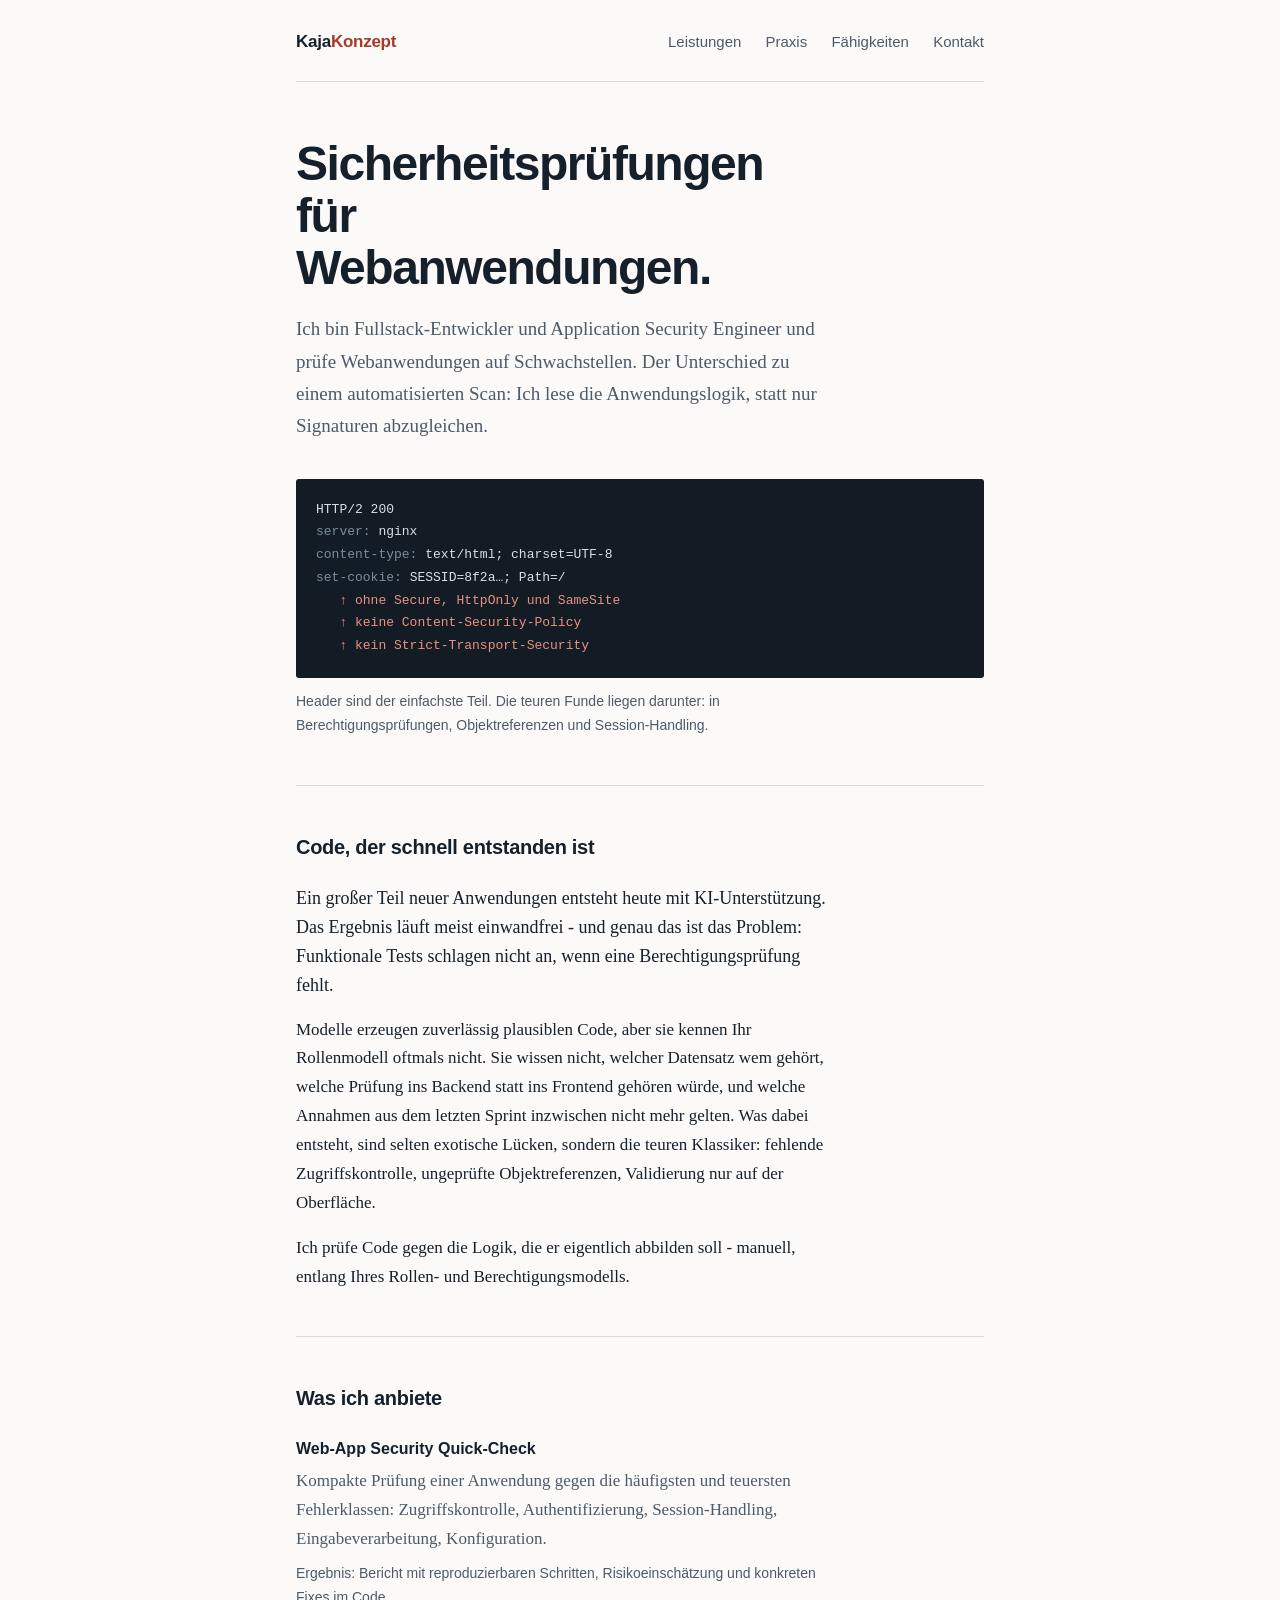
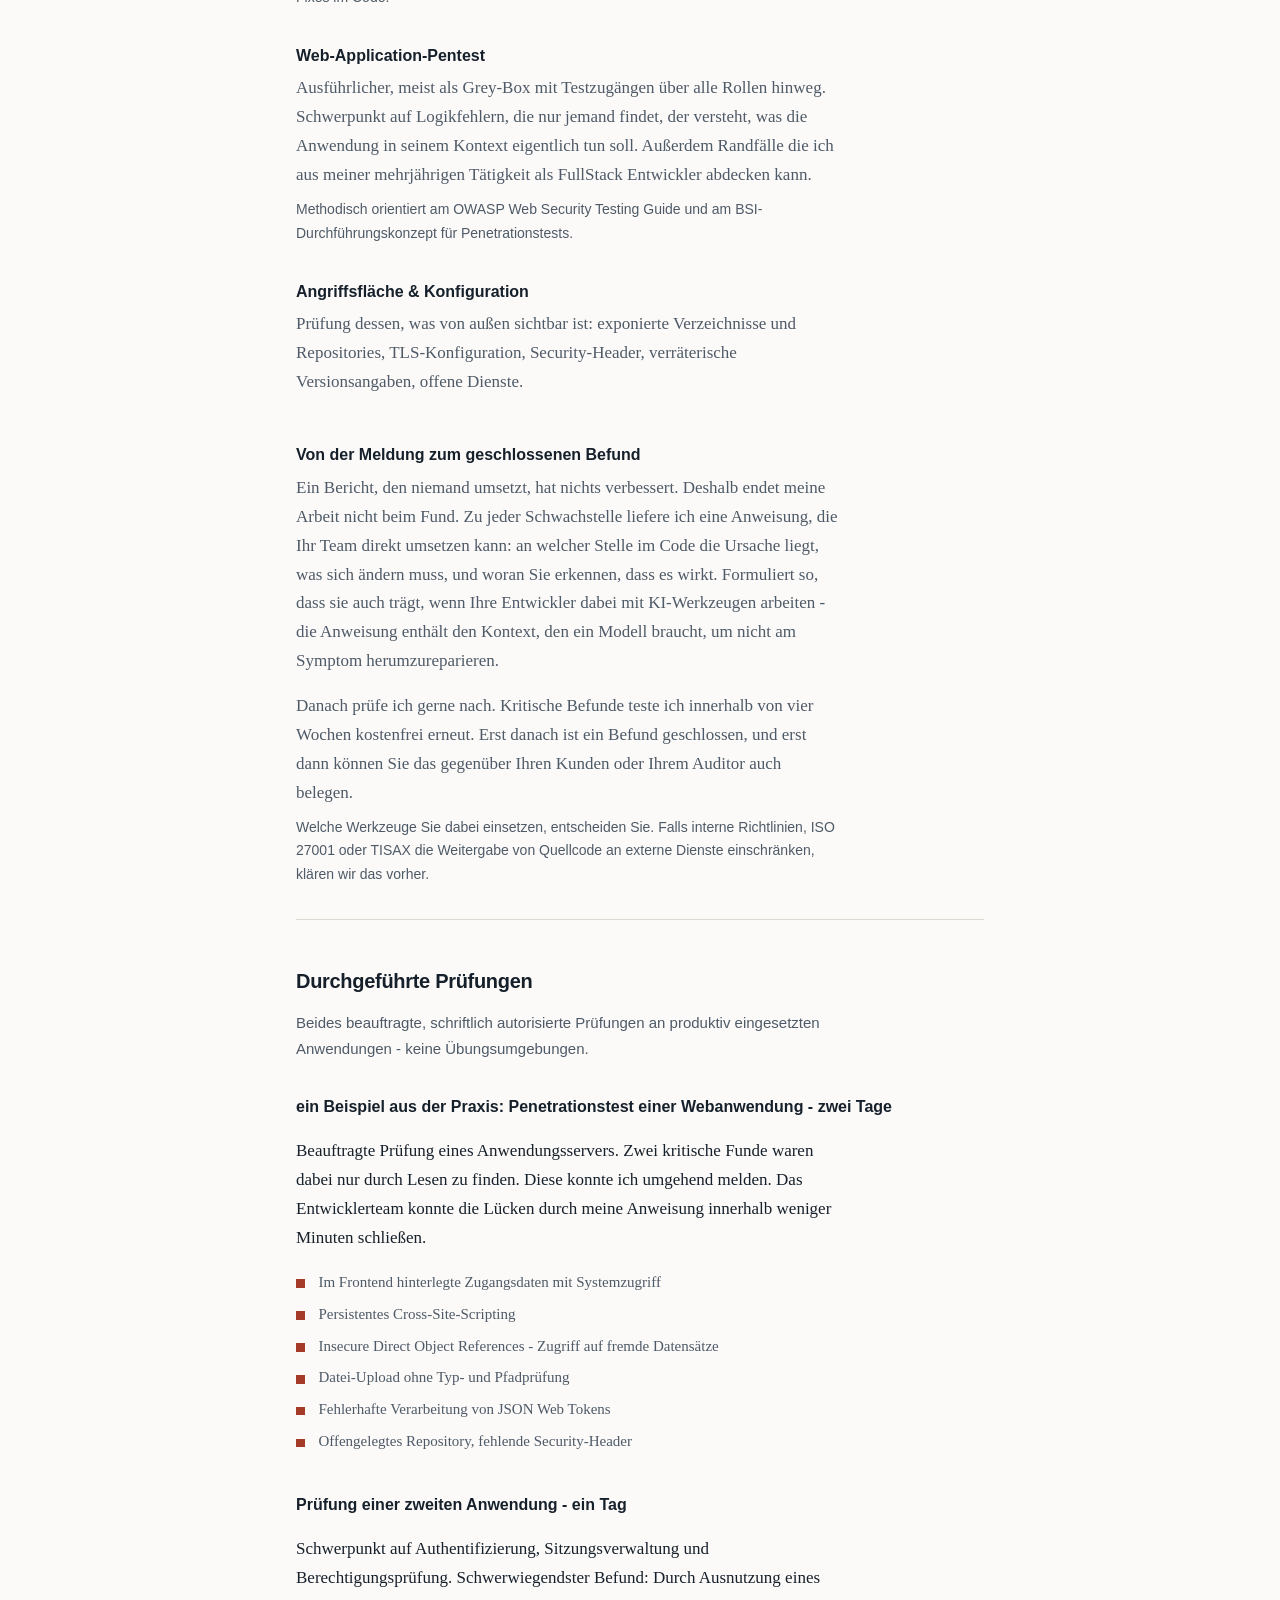
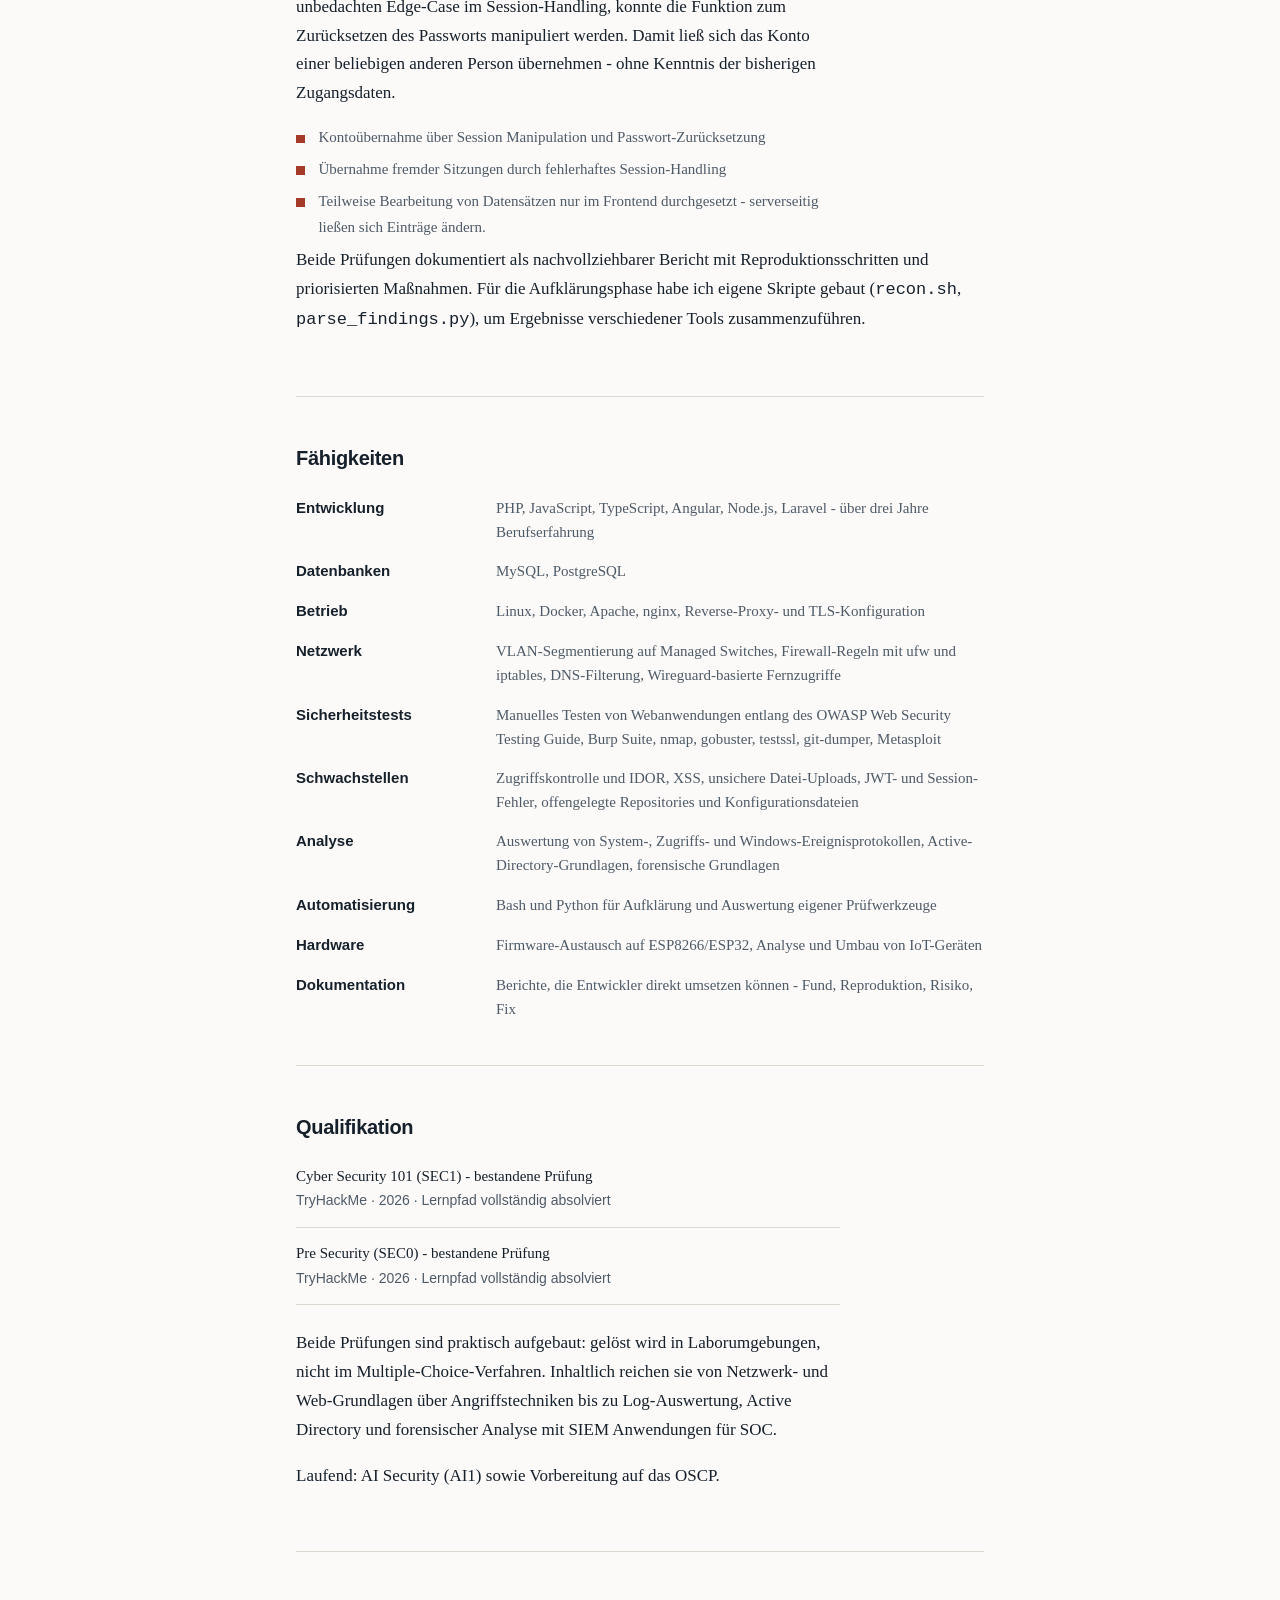
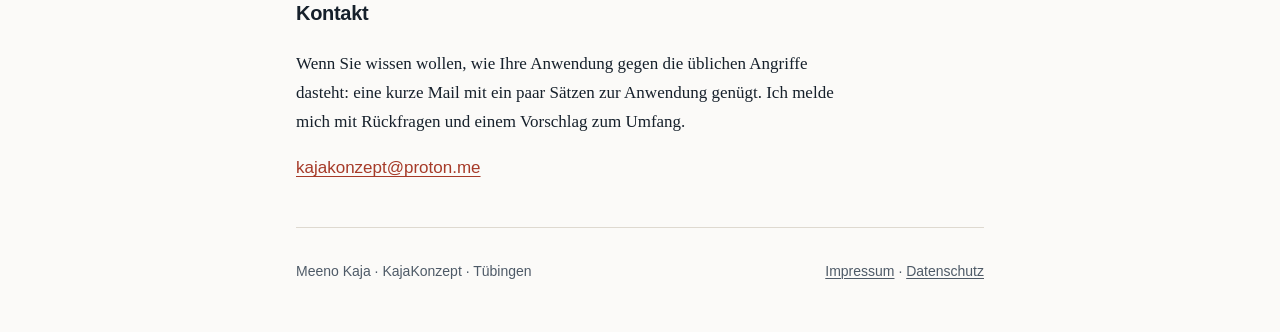
==== commit a63ecf68: "index.html aktualisieren" ====
--- a/index.html
+++ b/index.html
@@ -69,7 +69,7 @@
       </p>
       <p class="scope">
         Ergebnis: Bericht mit reproduzierbaren Schritten, Risikoeinschätzung und
-        konkreten Fixes im Code - nicht nur „Der Header fehlt“.
+        konkreten Fixes im Code.
       </p>
     </div>
     <div class="offer">
@@ -77,7 +77,8 @@
       <p>
         Ausführlicher, meist als Grey-Box mit Testzugängen über alle Rollen hinweg.
         Schwerpunkt auf Logikfehlern, die nur jemand findet, der versteht, was die
-        Anwendung in seinem Kontext eigentlich tun soll.
+        Anwendung in seinem Kontext eigentlich tun soll. Außerdem Randfälle die ich 
+        aus meiner mehrjährigen Tätigkeit als FullStack Entwickler abdecken kann.
       </p>
       <p class="scope">
         Methodisch orientiert am OWASP Web Security Testing Guide und am
@@ -123,7 +124,7 @@
       Beides beauftragte, schriftlich autorisierte Prüfungen an produktiv
       eingesetzten Anwendungen - keine Übungsumgebungen.
     </p>
-    <h3>Penetrationstest einer Webanwendung - zwei Tage</h3>
+    <h3>ein Beispiel aus der Praxis: Penetrationstest einer Webanwendung - zwei Tage</h3>
     <p>
       Beauftragte Prüfung eines Anwendungsservers. Zwei kritische Funde
       waren dabei nur durch Lesen zu finden. Diese konnte ich umgehend 
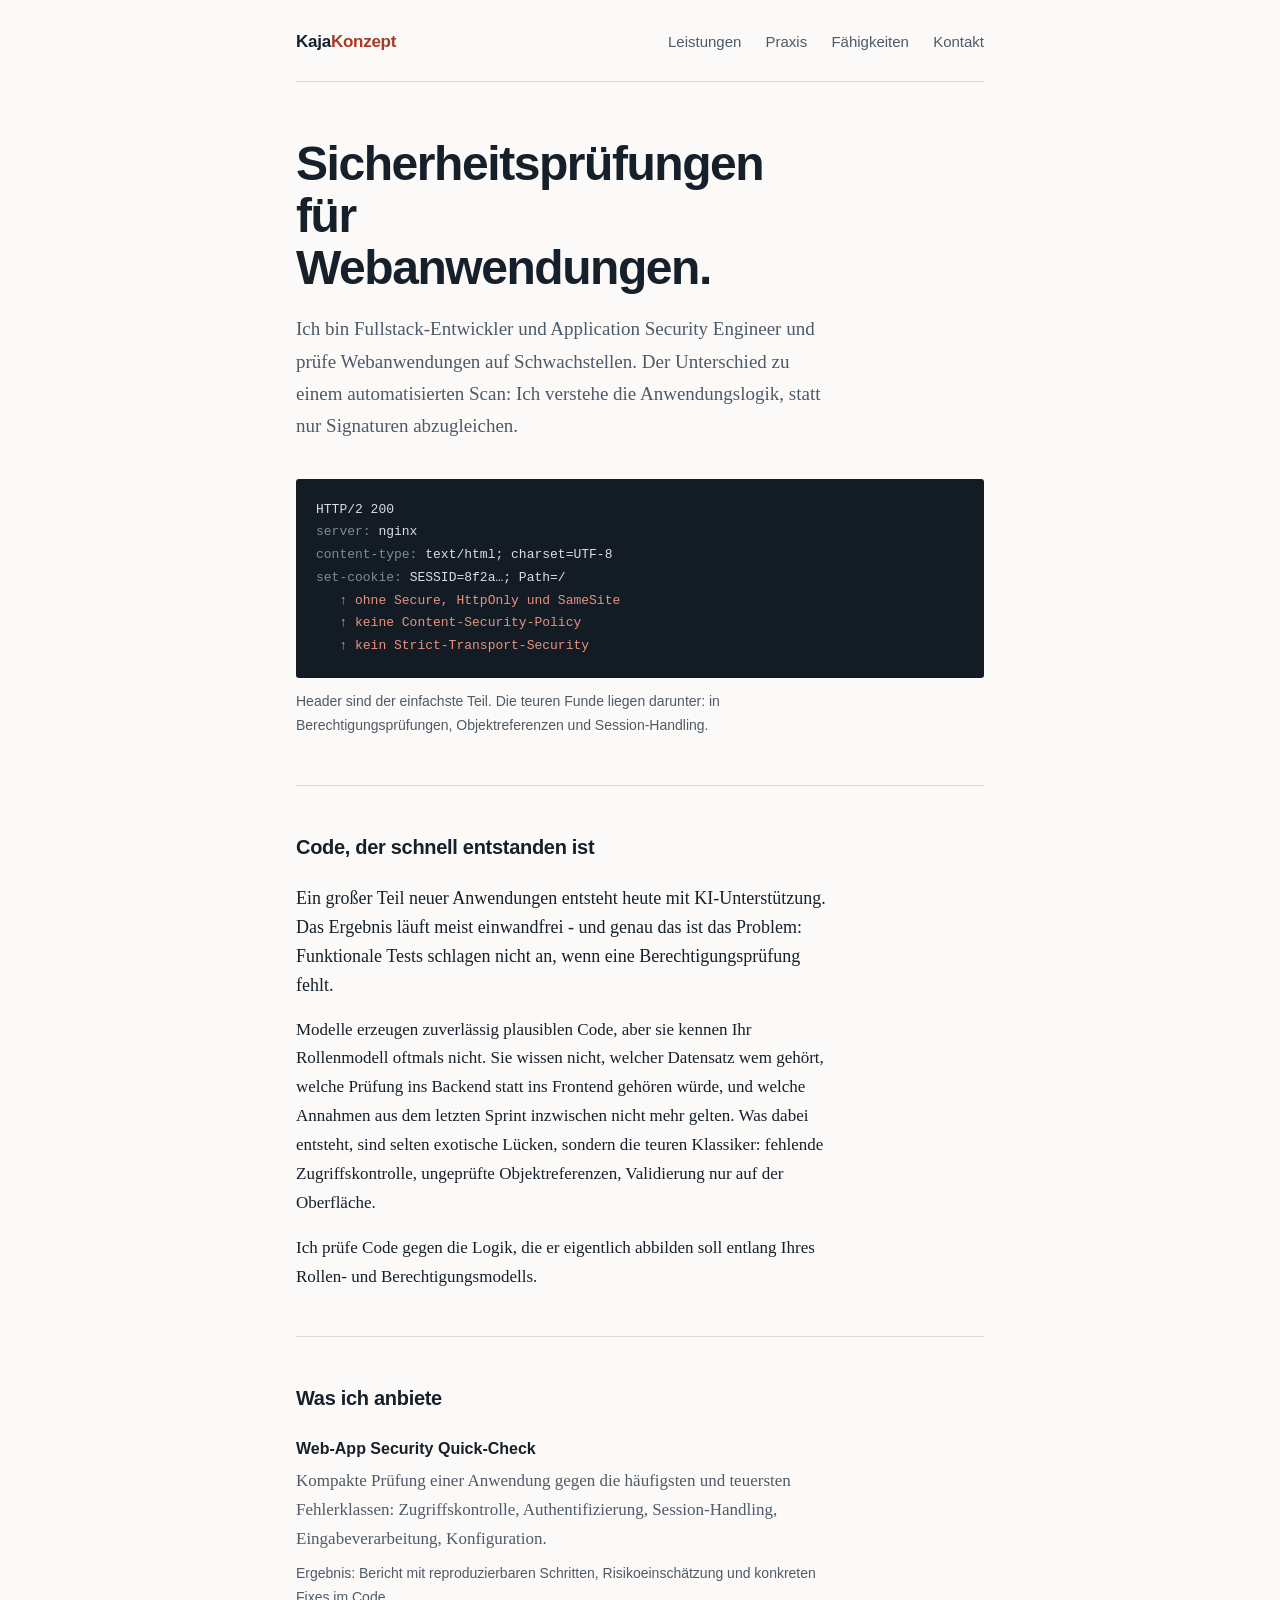
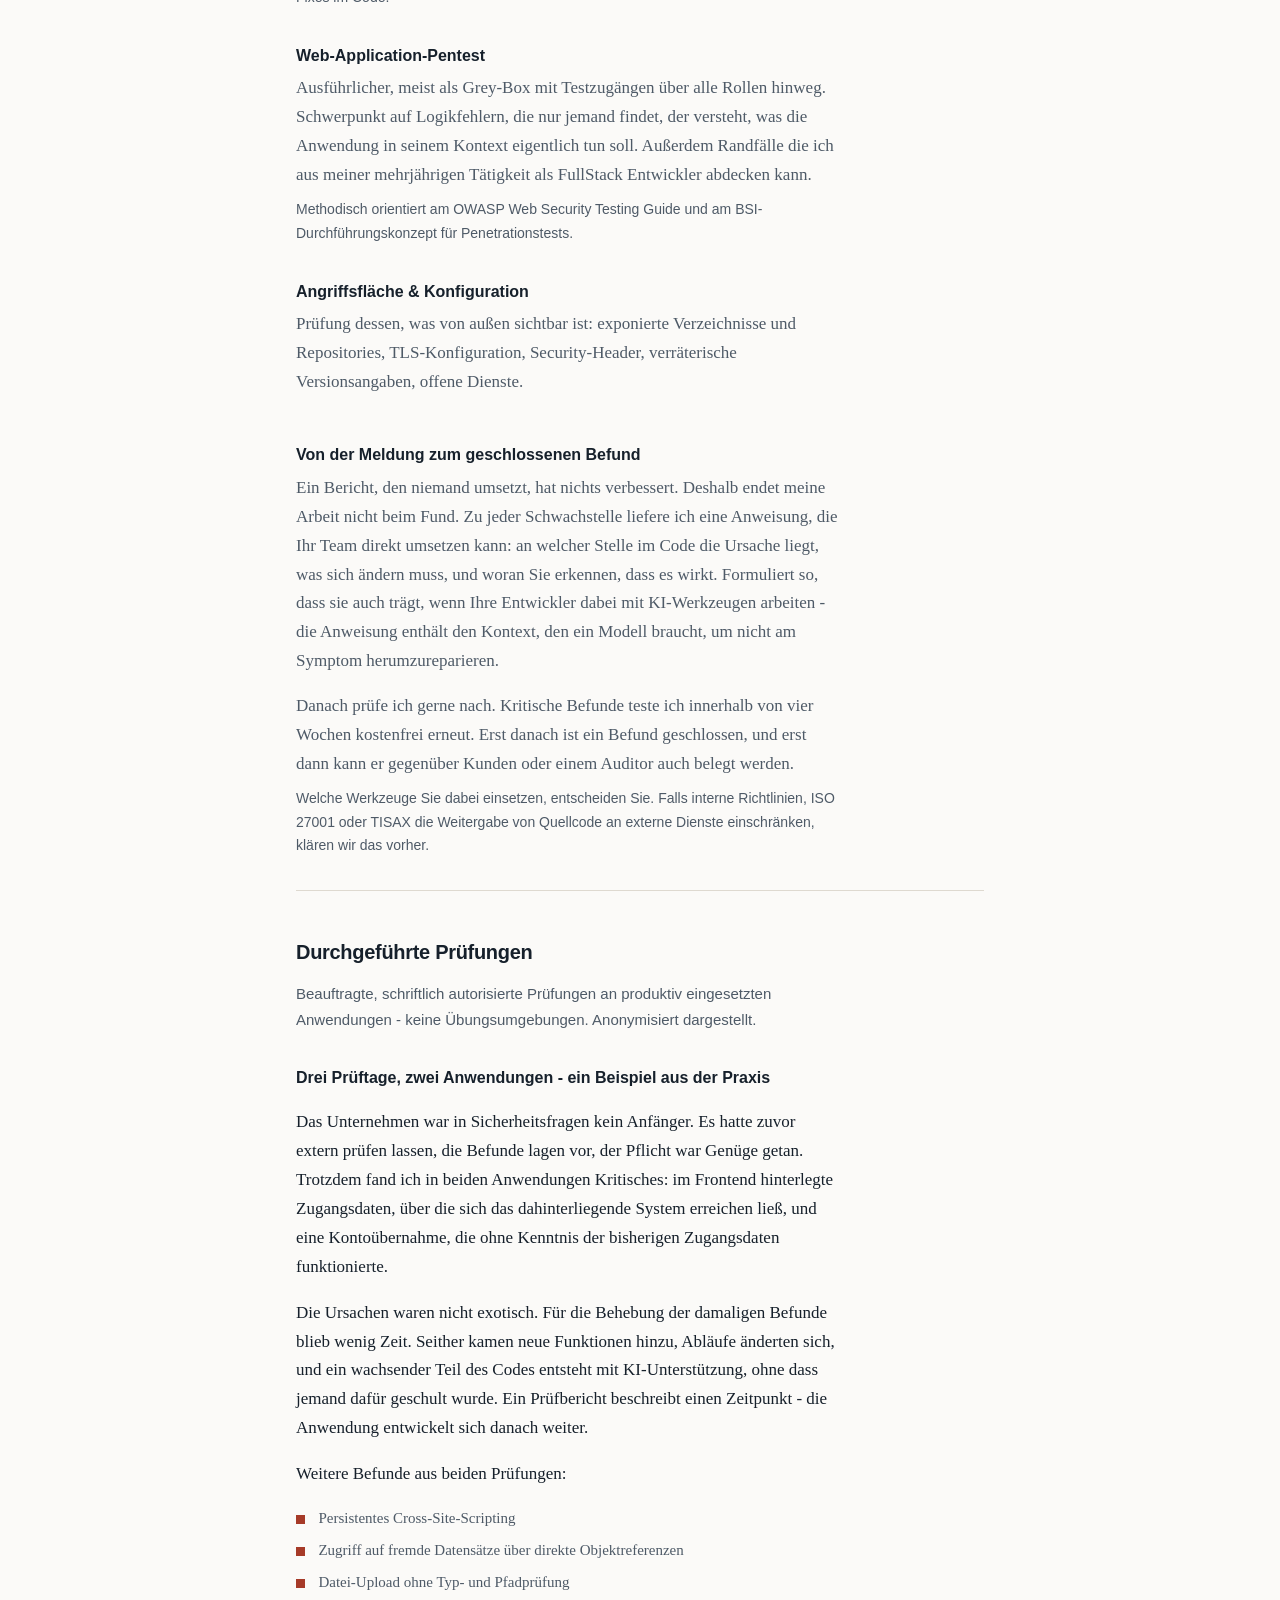
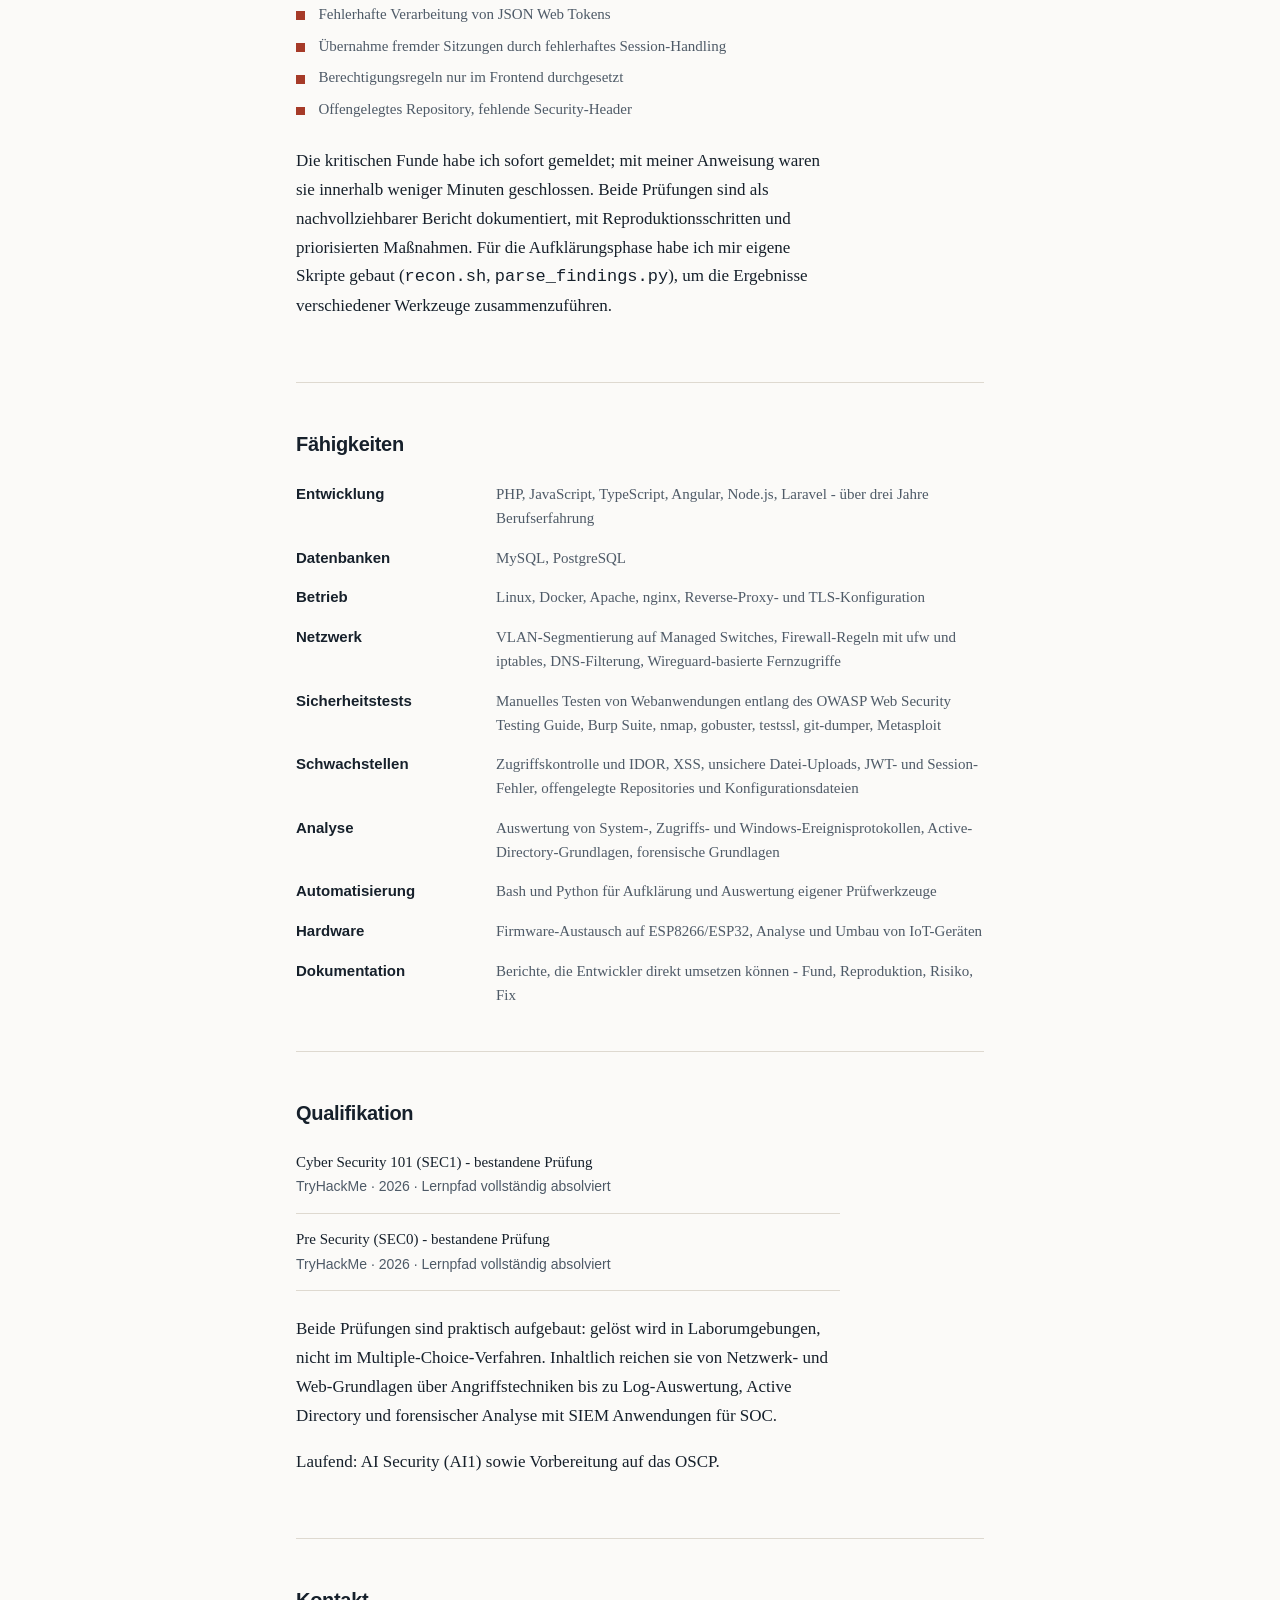
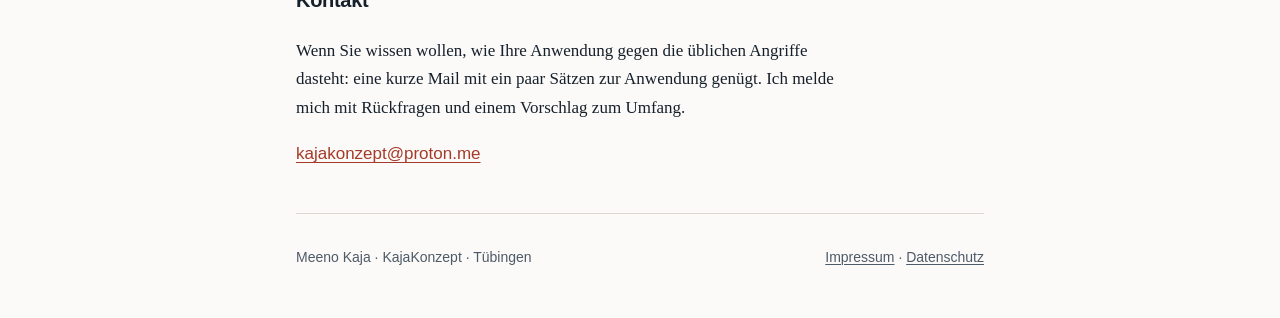
==== commit 14025b53: "Refine text and descriptions in index.html Updated descriptions and text for clarity and conciseness" ====
--- a/index.html
+++ b/index.html
@@ -4,7 +4,7 @@
 <meta charset="utf-8">
 <meta name="viewport" content="width=device-width, initial-scale=1">
 <title>KajaKonzept - Websicherheit aus Entwicklersicht</title>
-<meta name="description" content="Sicherheitsprüfungen für Webanwendungen, durchgeführt von einem Fullstack-Entwickler. Manuelles Testen der Anwendungslogik statt Scanner-Report.">
+<meta name="description" content="Sicherheitsprüfungen für Webanwendungen, durchgeführt von einem Fullstack-Entwickler.  ">
 <link rel="stylesheet" href="style.css">
 </head>
 <body>
@@ -22,7 +22,7 @@
     <h1>Sicherheitsprüfungen für Webanwendungen.</h1>
     <p class="lede">
       Ich bin Fullstack-Entwickler und Application Security Engineer und prüfe Webanwendungen auf Schwachstellen.
-      Der Unterschied zu einem automatisierten Scan: Ich lese die Anwendungslogik,
+      Der Unterschied zu einem automatisierten Scan: Ich verstehe die Anwendungslogik,
       statt nur Signaturen abzugleichen.
     </p>
 <pre class="evidence"><code>HTTP/2 200
@@ -55,7 +55,7 @@
     </p>
     <p>
       Ich prüfe Code gegen die Logik, die er eigentlich abbilden
-      soll - manuell, entlang Ihres Rollen- und Berechtigungsmodells.
+      soll entlang Ihres Rollen- und Berechtigungsmodells.
     </p>
   </section>
   <section id="leistungen">
@@ -108,8 +108,8 @@
       <p style="margin-top:1rem">
         Danach prüfe ich gerne nach. Kritische Befunde teste ich innerhalb von vier
         Wochen kostenfrei erneut. Erst danach ist ein Befund geschlossen, und
-        erst dann können Sie das gegenüber Ihren Kunden oder Ihrem Auditor auch
-        belegen.
+        erst dann kann er gegenüber Kunden oder einem Auditor auch
+        belegt werden.
       </p>
       <p class="scope">
         Welche Werkzeuge Sie dabei einsetzen, entscheiden Sie. Falls interne
@@ -121,46 +121,43 @@
 <section id="praxis">
     <h2>Durchgeführte Prüfungen</h2>
     <p class="section-lede">
-      Beides beauftragte, schriftlich autorisierte Prüfungen an produktiv
-      eingesetzten Anwendungen - keine Übungsumgebungen.
-    </p>
-    <h3>ein Beispiel aus der Praxis: Penetrationstest einer Webanwendung - zwei Tage</h3>
-    <p>
-      Beauftragte Prüfung eines Anwendungsservers. Zwei kritische Funde
-      waren dabei nur durch Lesen zu finden. Diese konnte ich umgehend 
-      melden. Das Entwicklerteam konnte die Lücken durch meine Anweisung
-      innerhalb weniger Minuten schließen.
-    </p>
+      Beauftragte, schriftlich autorisierte Prüfungen an produktiv eingesetzten
+      Anwendungen - keine Übungsumgebungen. Anonymisiert dargestellt.
+    </p>
+<h3>Drei Prüftage, zwei Anwendungen - ein Beispiel aus der Praxis</h3>
+    <p>
+      Das Unternehmen war in Sicherheitsfragen kein Anfänger. Es hatte zuvor
+      extern prüfen lassen, die Befunde lagen vor, der Pflicht war Genüge getan.
+      Trotzdem fand ich in beiden Anwendungen Kritisches: im Frontend
+      hinterlegte Zugangsdaten, über die sich das dahinterliegende System
+      erreichen ließ, und eine Kontoübernahme, die ohne Kenntnis der bisherigen
+      Zugangsdaten funktionierte.
+    </p>
+    <p>
+      Die Ursachen waren nicht exotisch. Für die Behebung der damaligen Befunde
+      blieb wenig Zeit. Seither kamen neue Funktionen hinzu, Abläufe änderten
+      sich, und ein wachsender Teil des Codes entsteht mit KI-Unterstützung,
+      ohne dass jemand dafür geschult wurde. Ein Prüfbericht beschreibt einen
+      Zeitpunkt - die Anwendung entwickelt sich danach weiter.
+    </p>
+    <p>Weitere Befunde aus beiden Prüfungen:</p>
     <ul class="findings">
-      <li>Im Frontend hinterlegte Zugangsdaten mit Systemzugriff</li>
       <li>Persistentes Cross-Site-Scripting</li>
-      <li>Insecure Direct Object References - Zugriff auf fremde Datensätze</li>
+      <li>Zugriff auf fremde Datensätze über direkte Objektreferenzen</li>
       <li>Datei-Upload ohne Typ- und Pfadprüfung</li>
       <li>Fehlerhafte Verarbeitung von JSON Web Tokens</li>
+      <li>Übernahme fremder Sitzungen durch fehlerhaftes Session-Handling</li>
+      <li>Berechtigungsregeln nur im Frontend durchgesetzt</li>
       <li>Offengelegtes Repository, fehlende Security-Header</li>
     </ul>
-    <h3 class="case">Prüfung einer zweiten Anwendung - ein Tag</h3>
-    <p>
-      Schwerpunkt auf Authentifizierung, Sitzungsverwaltung und
-      Berechtigungsprüfung. Schwerwiegendster Befund: Durch Ausnutzung eines
-      unbedachten Edge-Case im Session-Handling, konnte die Funktion zum Zurücksetzen
-      des Passworts manipuliert werden. Damit ließ sich das Konto einer
-      beliebigen anderen Person übernehmen - ohne Kenntnis der bisherigen
-      Zugangsdaten.
-    </p>
-    <ul class="findings">
-      <li>Kontoübernahme über Session Manipulation und Passwort-Zurücksetzung</li>
-      <li>Übernahme fremder Sitzungen durch fehlerhaftes Session-Handling</li>
-      <li>Teilweise Bearbeitung von Datensätzen nur im Frontend
-          durchgesetzt - serverseitig ließen sich Einträge ändern.
-      </li>
-    </ul
+ 
     <p style="margin-top:1.5rem">
-      Beide Prüfungen dokumentiert als nachvollziehbarer Bericht mit
-      Reproduktionsschritten und priorisierten Maßnahmen. Für die
-      Aufklärungsphase habe ich eigene Skripte gebaut
-      (<code>recon.sh</code>, <code>parse_findings.py</code>), um Ergebnisse
-      verschiedener Tools zusammenzuführen.
+      Die kritischen Funde habe ich sofort gemeldet; mit meiner Anweisung waren
+      sie innerhalb weniger Minuten geschlossen. Beide Prüfungen sind als
+      nachvollziehbarer Bericht dokumentiert, mit Reproduktionsschritten und
+      priorisierten Maßnahmen. Für die Aufklärungsphase habe ich mir eigene
+      Skripte gebaut (<code>recon.sh</code>, <code>parse_findings.py</code>), um
+      die Ergebnisse verschiedener Werkzeuge zusammenzuführen.
     </p>
   </section>
   <section id="faehigkeiten">
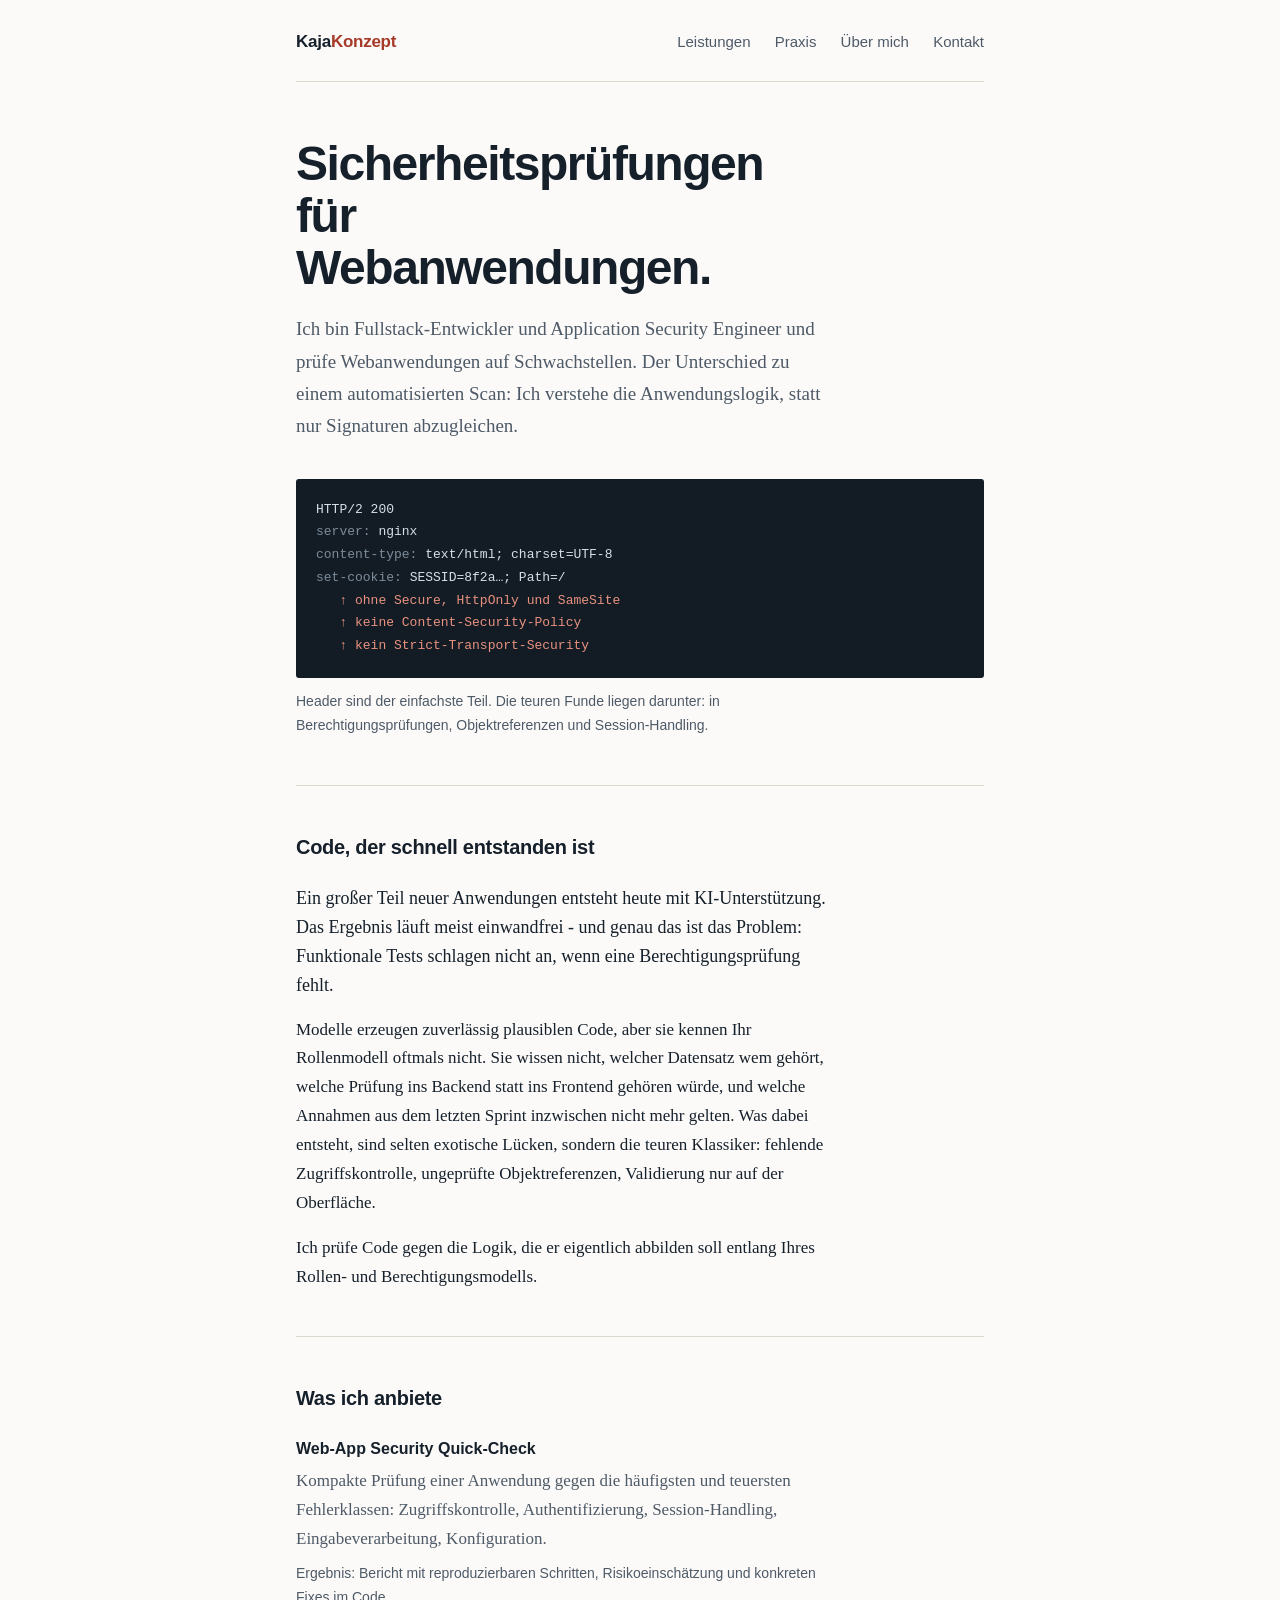
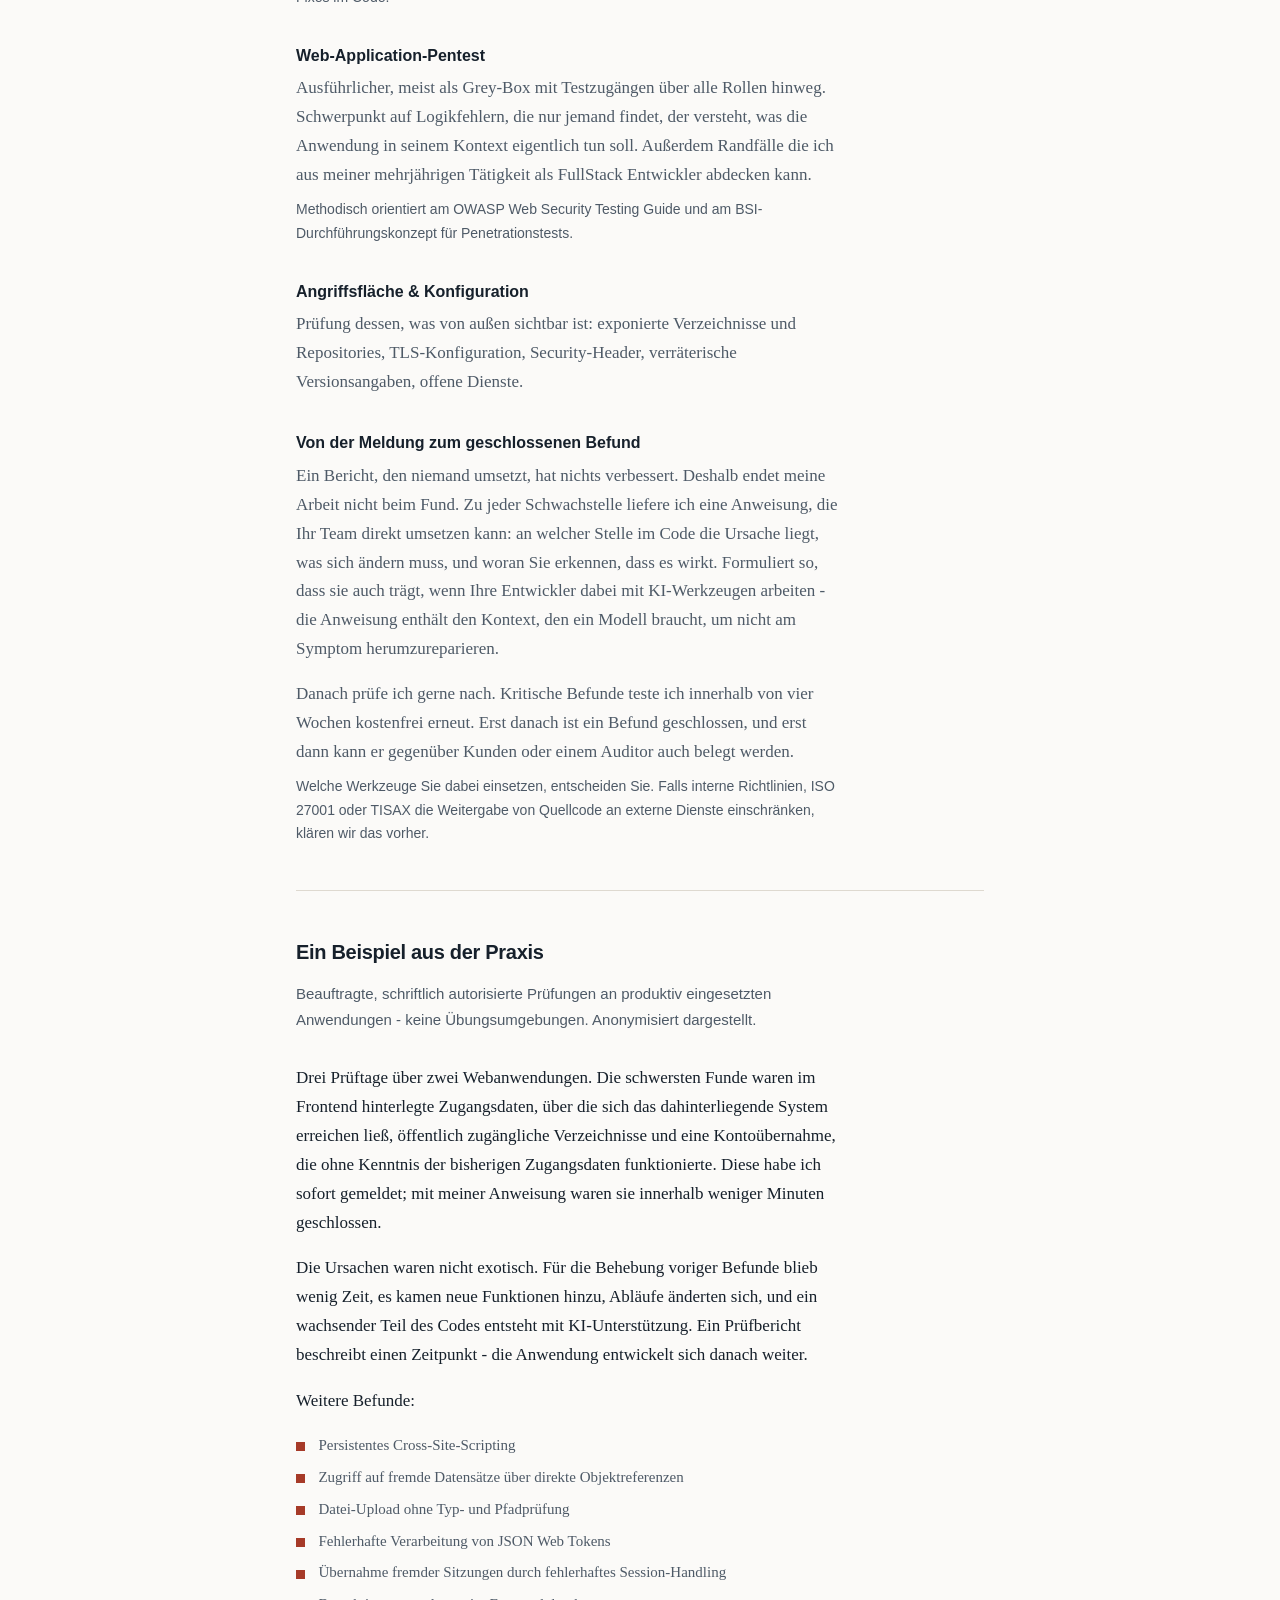
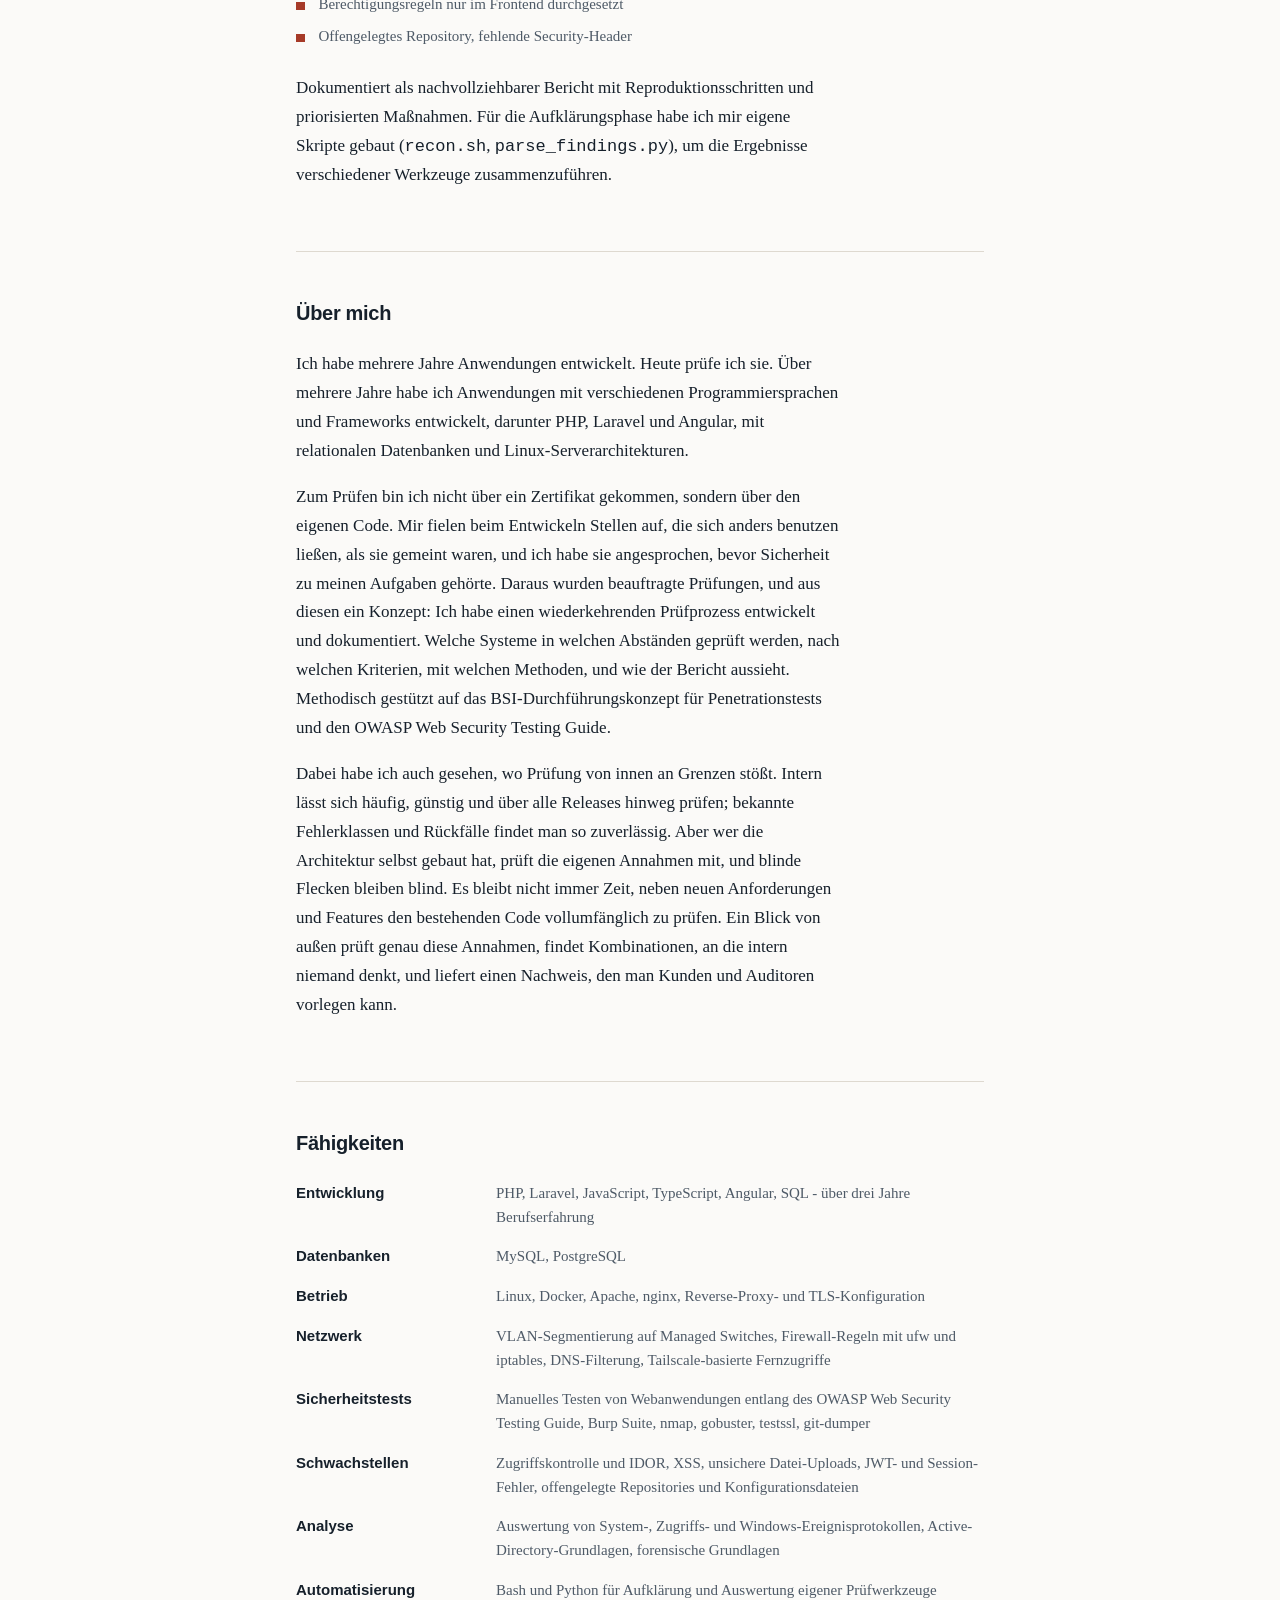
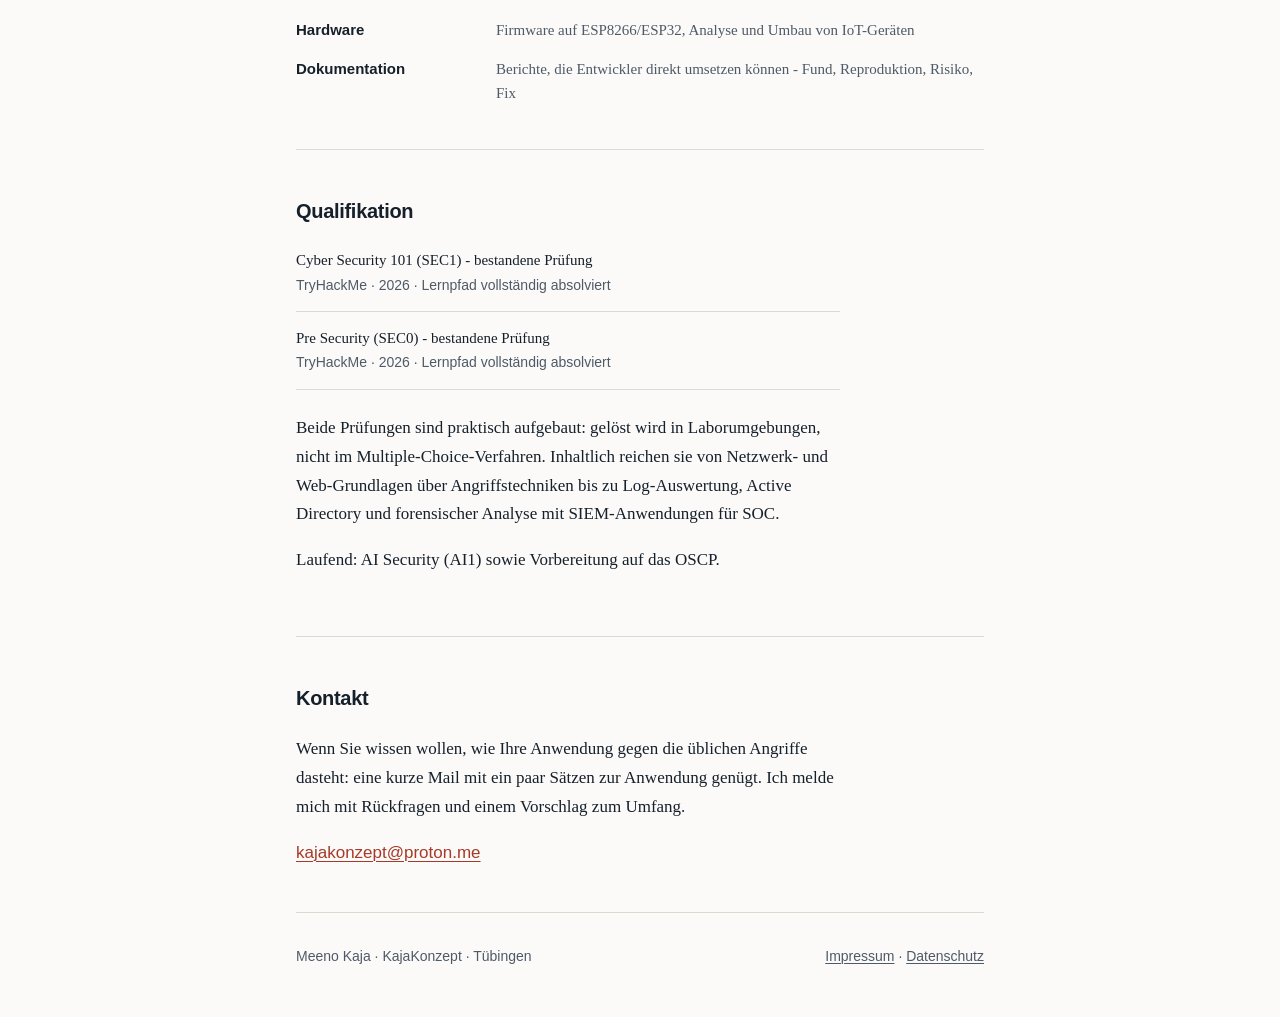
==== commit b46cc09a: "Update index.html with content and structure changes" ====
--- a/index.html
+++ b/index.html
@@ -4,7 +4,7 @@
 <meta charset="utf-8">
 <meta name="viewport" content="width=device-width, initial-scale=1">
 <title>KajaKonzept - Websicherheit aus Entwicklersicht</title>
-<meta name="description" content="Sicherheitsprüfungen für Webanwendungen, durchgeführt von einem Fullstack-Entwickler.  ">
+<meta name="description" content="Sicherheitsprüfungen für Webanwendungen, durchgeführt von einem Fullstack-Entwickler.">
 <link rel="stylesheet" href="style.css">
 </head>
 <body>
@@ -14,7 +14,7 @@
     <nav>
       <a href="#leistungen">Leistungen</a>
       <a href="#praxis">Praxis</a>
-      <a href="#faehigkeiten">Fähigkeiten</a>
+      <a href="#ueber-mich">Über mich</a>
       <a href="#kontakt">Kontakt</a>
     </nav>
   </header>
@@ -93,7 +93,6 @@
         Versionsangaben, offene Dienste.
       </p>
     </div>
-  </section>
   <div class="offer">
       <h3>Von der Meldung zum geschlossenen Befund</h3>
       <p>
@@ -119,28 +118,26 @@
     </div>
   </section>
 <section id="praxis">
-    <h2>Durchgeführte Prüfungen</h2>
+    <h2>Ein Beispiel aus der Praxis</h2>
     <p class="section-lede">
       Beauftragte, schriftlich autorisierte Prüfungen an produktiv eingesetzten
       Anwendungen - keine Übungsumgebungen. Anonymisiert dargestellt.
     </p>
-<h3>Drei Prüftage, zwei Anwendungen - ein Beispiel aus der Praxis</h3>
-    <p>
-      Das Unternehmen war in Sicherheitsfragen kein Anfänger. Es hatte zuvor
-      extern prüfen lassen, die Befunde lagen vor, der Pflicht war Genüge getan.
-      Trotzdem fand ich in beiden Anwendungen Kritisches: im Frontend
-      hinterlegte Zugangsdaten, über die sich das dahinterliegende System
-      erreichen ließ, und eine Kontoübernahme, die ohne Kenntnis der bisherigen
-      Zugangsdaten funktionierte.
-    </p>
-    <p>
-      Die Ursachen waren nicht exotisch. Für die Behebung der damaligen Befunde
-      blieb wenig Zeit. Seither kamen neue Funktionen hinzu, Abläufe änderten
-      sich, und ein wachsender Teil des Codes entsteht mit KI-Unterstützung,
-      ohne dass jemand dafür geschult wurde. Ein Prüfbericht beschreibt einen
-      Zeitpunkt - die Anwendung entwickelt sich danach weiter.
-    </p>
-    <p>Weitere Befunde aus beiden Prüfungen:</p>
+    <p>
+      Drei Prüftage über zwei Webanwendungen. Die schwersten Funde waren im
+      Frontend hinterlegte Zugangsdaten, über die sich das dahinterliegende
+      System erreichen ließ, öffentlich zugängliche Verzeichnisse
+      und eine Kontoübernahme, die ohne Kenntnis der
+      bisherigen Zugangsdaten funktionierte. Diese habe ich sofort gemeldet;
+      mit meiner Anweisung waren sie innerhalb weniger Minuten geschlossen.
+    </p>
+    <p>
+      Die Ursachen waren nicht exotisch. Für die Behebung voriger Befunde
+      blieb wenig Zeit, es kamen neue Funktionen hinzu, Abläufe änderten
+      sich, und ein wachsender Teil des Codes entsteht mit KI-Unterstützung.
+      Ein Prüfbericht beschreibt einen Zeitpunkt - die Anwendung entwickelt sich danach weiter.
+    </p>
+    <p>Weitere Befunde:</p>
     <ul class="findings">
       <li>Persistentes Cross-Site-Scripting</li>
       <li>Zugriff auf fremde Datensätze über direkte Objektreferenzen</li>
@@ -152,19 +149,49 @@
     </ul>
  
     <p style="margin-top:1.5rem">
-      Die kritischen Funde habe ich sofort gemeldet; mit meiner Anweisung waren
-      sie innerhalb weniger Minuten geschlossen. Beide Prüfungen sind als
-      nachvollziehbarer Bericht dokumentiert, mit Reproduktionsschritten und
+      Dokumentiert als nachvollziehbarer Bericht mit Reproduktionsschritten und
       priorisierten Maßnahmen. Für die Aufklärungsphase habe ich mir eigene
       Skripte gebaut (<code>recon.sh</code>, <code>parse_findings.py</code>), um
       die Ergebnisse verschiedener Werkzeuge zusammenzuführen.
+    </p>
+  </section>
+  <section id="ueber-mich">
+    <h2>Über mich</h2>
+    <p>
+      Ich habe mehrere Jahre Anwendungen entwickelt. Heute prüfe ich sie.
+      Über mehrere Jahre habe ich Anwendungen mit verschiedenen Programmiersprachen
+      und Frameworks entwickelt, darunter PHP, Laravel und Angular, mit relationalen
+      Datenbanken und Linux-Serverarchitekturen.
+    </p>
+    <p>
+      Zum Prüfen bin ich nicht über ein Zertifikat gekommen, sondern über den
+      eigenen Code. Mir fielen beim Entwickeln Stellen auf, die sich anders
+      benutzen ließen, als sie gemeint waren, und ich habe sie angesprochen,
+      bevor Sicherheit zu meinen Aufgaben gehörte. Daraus wurden beauftragte
+      Prüfungen, und aus diesen ein Konzept: Ich habe einen wiederkehrenden
+      Prüfprozess entwickelt und dokumentiert. Welche Systeme in welchen
+      Abständen geprüft werden, nach welchen Kriterien, mit welchen Methoden,
+      und wie der Bericht aussieht. Methodisch gestützt auf das
+      BSI-Durchführungskonzept für Penetrationstests und den OWASP Web Security
+      Testing Guide.
+    </p>
+    <p>
+      Dabei habe ich auch gesehen, wo Prüfung von innen an Grenzen stößt. Intern
+      lässt sich häufig, günstig und über alle Releases hinweg prüfen; bekannte
+      Fehlerklassen und Rückfälle findet man so zuverlässig. Aber wer die
+      Architektur selbst gebaut hat, prüft die eigenen Annahmen mit, und blinde
+      Flecken bleiben blind. Es bleibt nicht immer Zeit, neben neuen Anforderungen
+      und Features den bestehenden Code vollumfänglich zu prüfen. Ein Blick von
+      außen prüft genau diese Annahmen, findet Kombinationen, an die intern niemand
+      denkt, und liefert einen Nachweis, den man Kunden und Auditoren vorlegen kann.
     </p>
   </section>
   <section id="faehigkeiten">
     <h2>Fähigkeiten</h2>
     <dl class="skills">
       <dt>Entwicklung</dt>
-      <dd>PHP, JavaScript, TypeScript, Angular, Node.js, Laravel - über drei Jahre Berufserfahrung</dd>
+      <dd>PHP, Laravel, JavaScript, TypeScript, Angular, SQL - über drei Jahre
+          Berufserfahrung</dd>
       <dt>Datenbanken</dt>
       <dd>MySQL, PostgreSQL</dd>
       <dt>Betrieb</dt>
@@ -172,10 +199,10 @@
           TLS-Konfiguration</dd>
       <dt>Netzwerk</dt>
       <dd>VLAN-Segmentierung auf Managed Switches, Firewall-Regeln mit ufw und
-          iptables, DNS-Filterung, Wireguard-basierte Fernzugriffe</dd>
+          iptables, DNS-Filterung, Tailscale-basierte Fernzugriffe</dd>
       <dt>Sicherheitstests</dt>
       <dd>Manuelles Testen von Webanwendungen entlang des OWASP Web Security
-          Testing Guide, Burp Suite, nmap, gobuster, testssl, git-dumper, Metasploit</dd>
+          Testing Guide, Burp Suite, nmap, gobuster, testssl, git-dumper</dd>
       <dt>Schwachstellen</dt>
       <dd>Zugriffskontrolle und IDOR, XSS, unsichere Datei-Uploads,
           JWT- und Session-Fehler, offengelegte Repositories und
@@ -187,7 +214,7 @@
       <dd>Bash und Python für Aufklärung und Auswertung eigener
           Prüfwerkzeuge</dd>
       <dt>Hardware</dt>
-      <dd>Firmware-Austausch auf ESP8266/ESP32, Analyse und Umbau von
+      <dd>Firmware auf ESP8266/ESP32, Analyse und Umbau von
           IoT-Geräten</dd>
       <dt>Dokumentation</dt>
       <dd>Berichte, die Entwickler direkt umsetzen können - Fund,
@@ -210,7 +237,7 @@
       Beide Prüfungen sind praktisch aufgebaut: gelöst wird in Laborumgebungen,
       nicht im Multiple-Choice-Verfahren. Inhaltlich reichen sie von Netzwerk-
       und Web-Grundlagen über Angriffstechniken bis zu Log-Auswertung,
-      Active Directory und forensischer Analyse mit SIEM Anwendungen für SOC.
+      Active Directory und forensischer Analyse mit SIEM-Anwendungen für SOC.
     </p>
     <p style="margin-top:1rem">
       Laufend: AI Security (AI1) sowie Vorbereitung auf das OSCP.
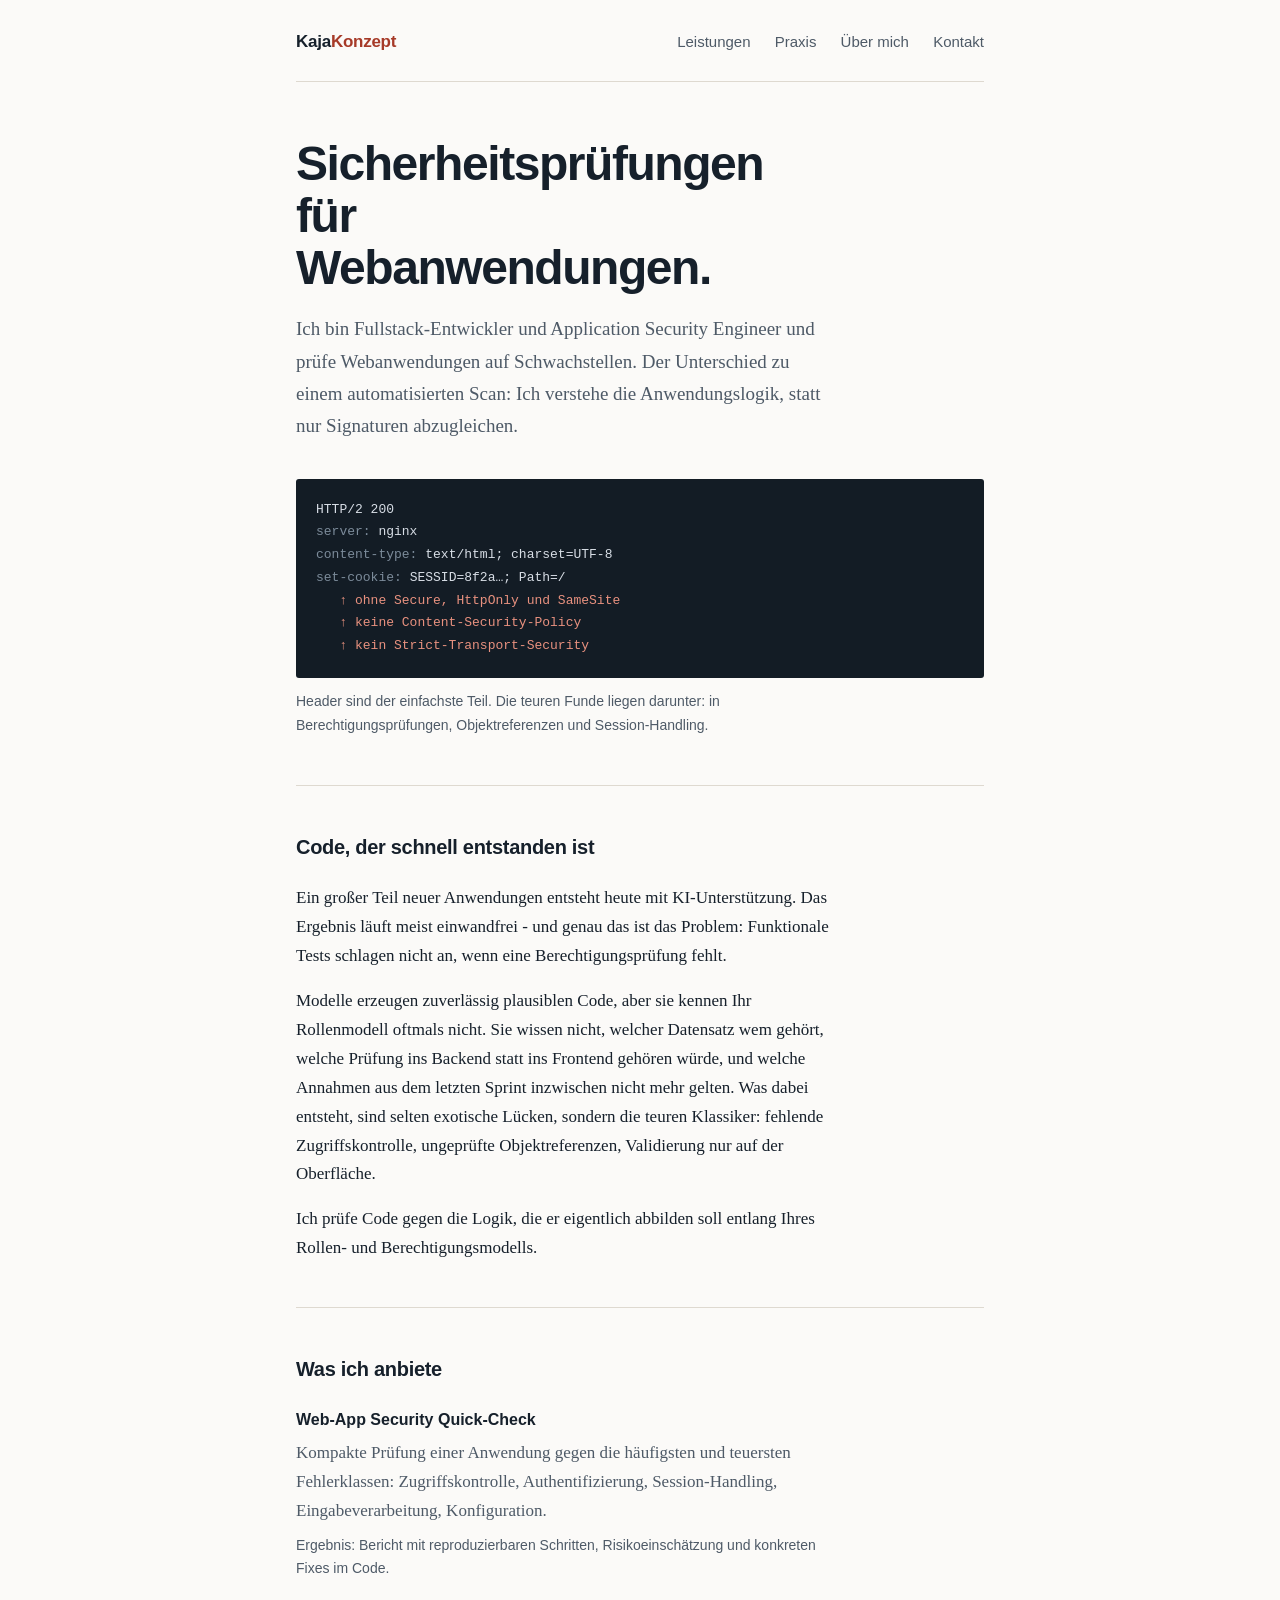
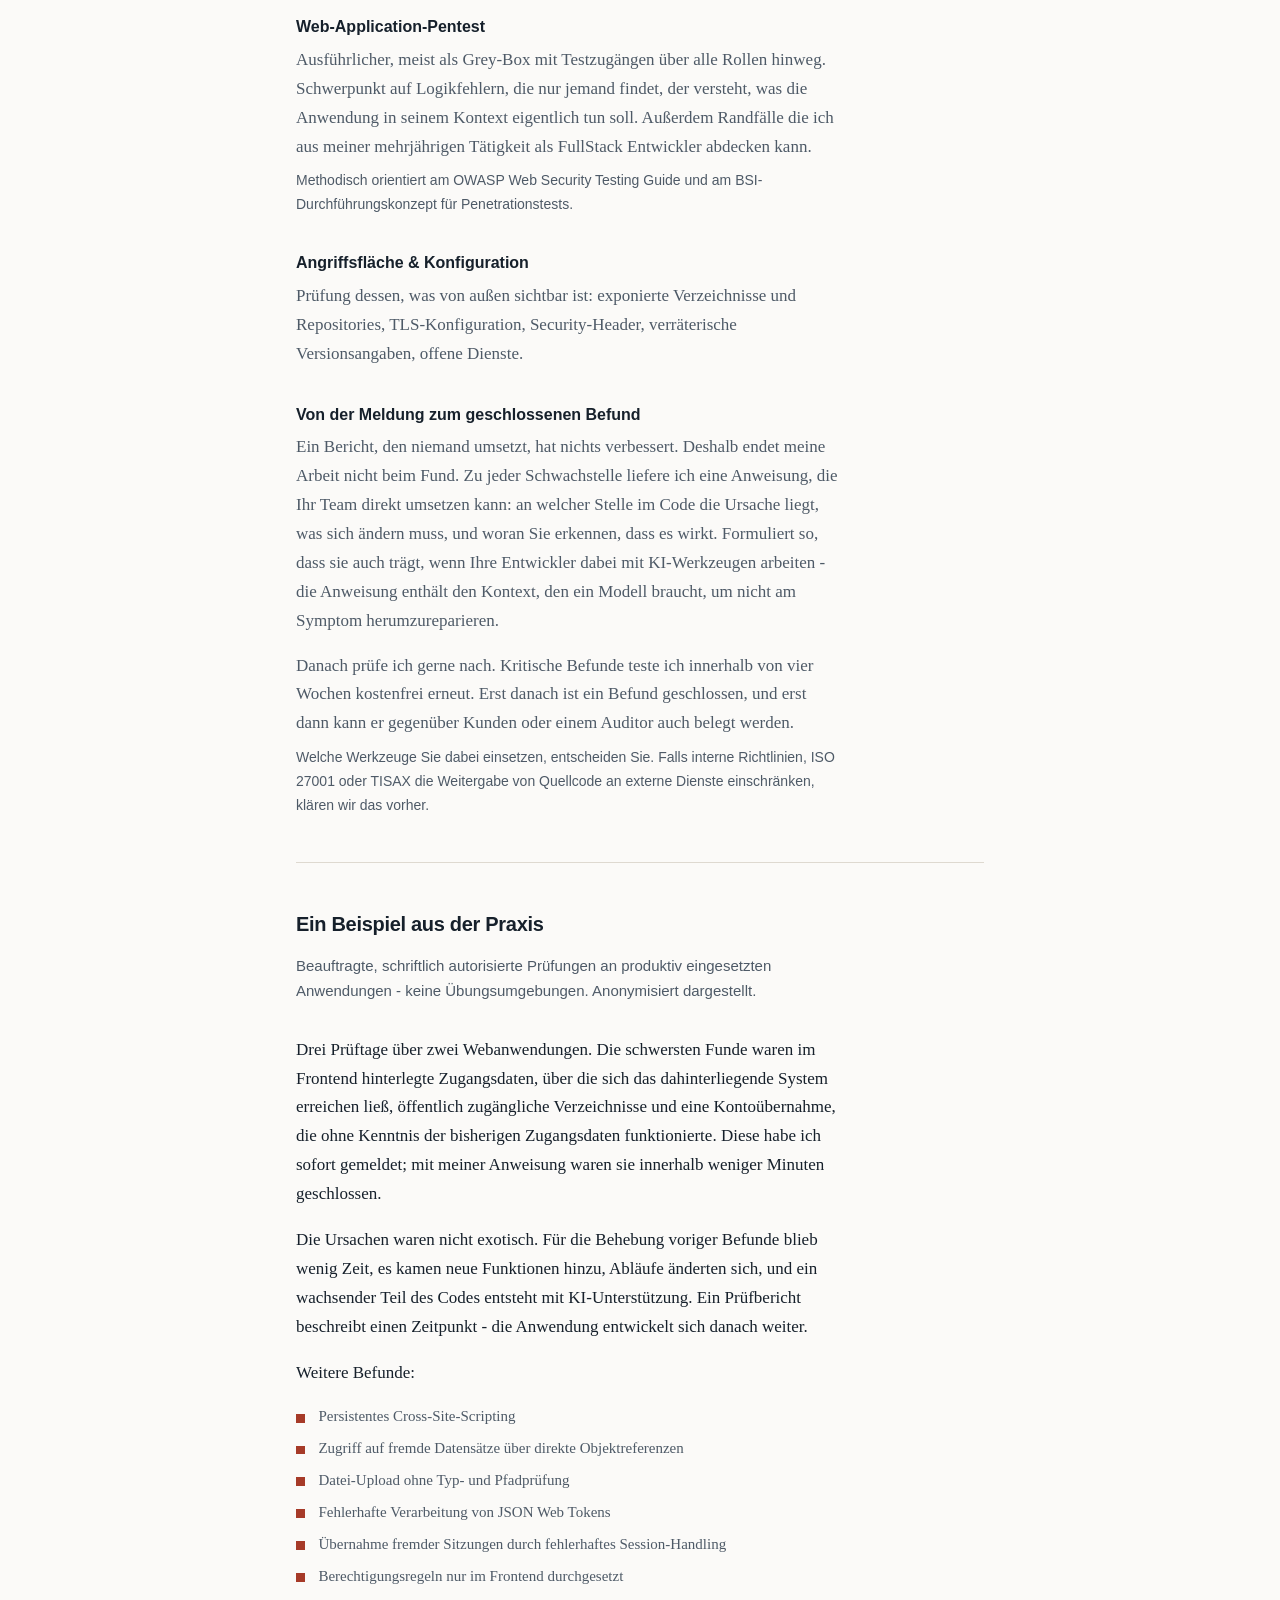
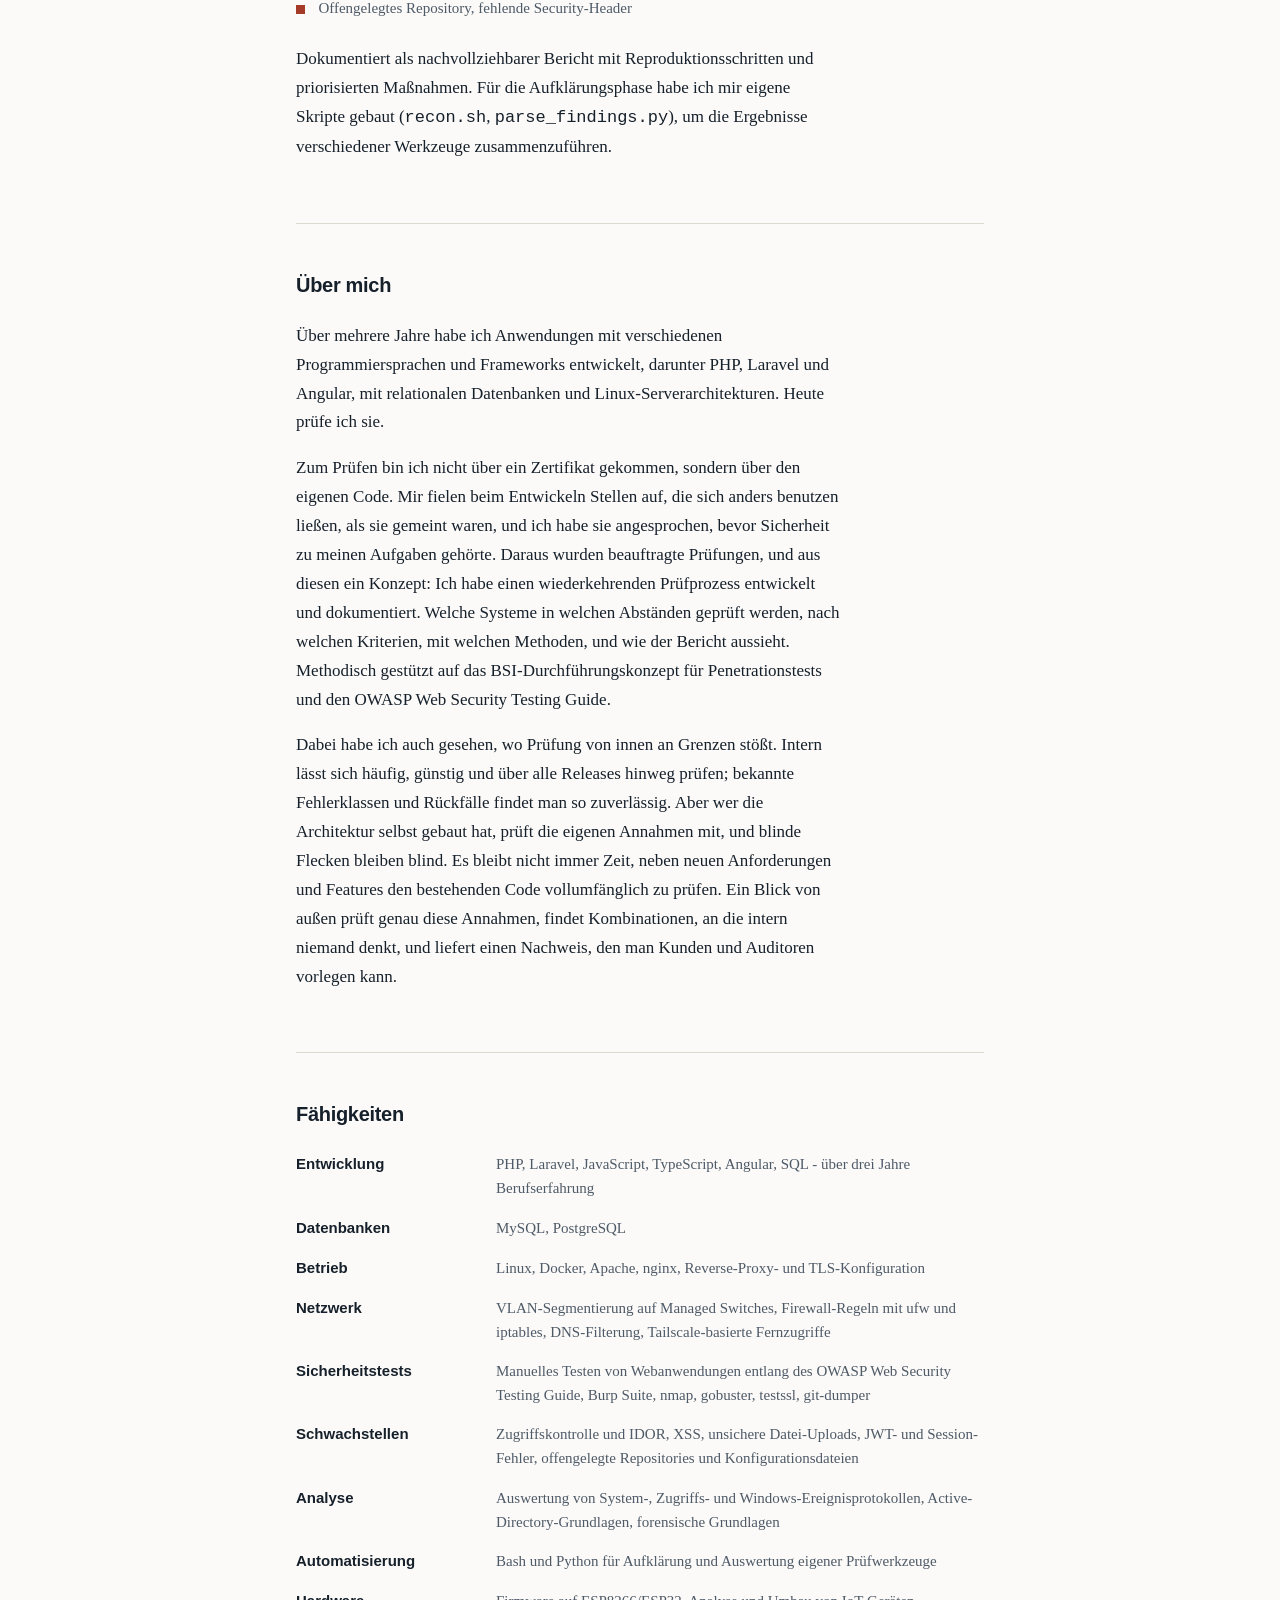
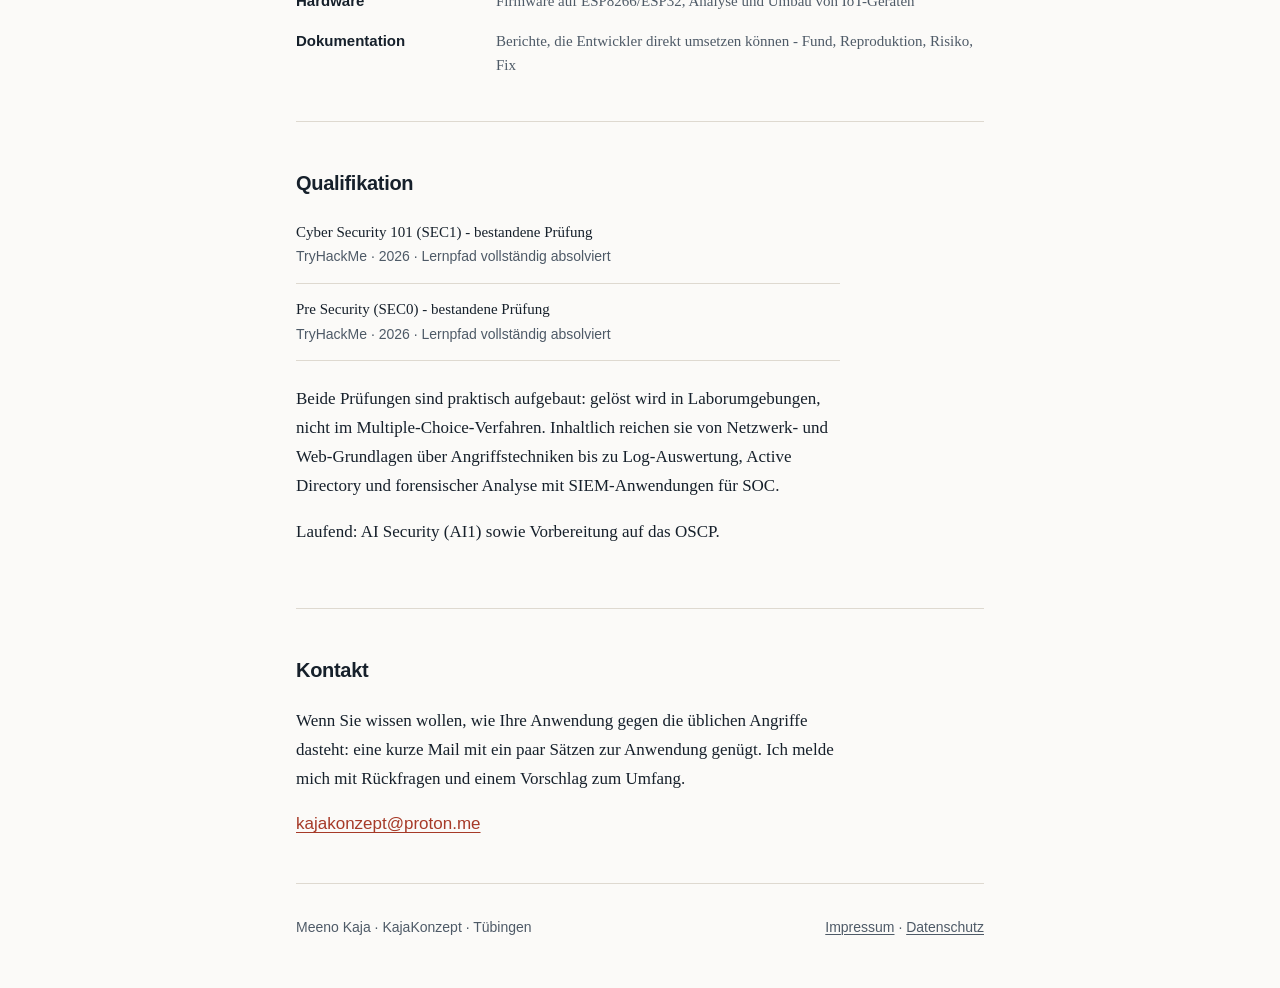
==== commit e4379eb6: "Refactor personal description in index.html" ====
--- a/index.html
+++ b/index.html
@@ -158,10 +158,9 @@
   <section id="ueber-mich">
     <h2>Über mich</h2>
     <p>
-      Ich habe mehrere Jahre Anwendungen entwickelt. Heute prüfe ich sie.
       Über mehrere Jahre habe ich Anwendungen mit verschiedenen Programmiersprachen
       und Frameworks entwickelt, darunter PHP, Laravel und Angular, mit relationalen
-      Datenbanken und Linux-Serverarchitekturen.
+      Datenbanken und Linux-Serverarchitekturen. Heute prüfe ich sie.
     </p>
     <p>
       Zum Prüfen bin ich nicht über ein Zertifikat gekommen, sondern über den
--- a/style.css
+++ b/style.css
@@ -151,10 +151,6 @@
 /* Aufhänger-Abschnitt */
 .hook p { margin: 0 0 1rem; }
 .hook p:last-child { margin-bottom: 0; }
-.hook .hook-open {
-  font-size: 1.125rem;
-  line-height: 1.6;
-}
 
 /* Leistungen */
 .offer { margin: 0 0 2rem; }
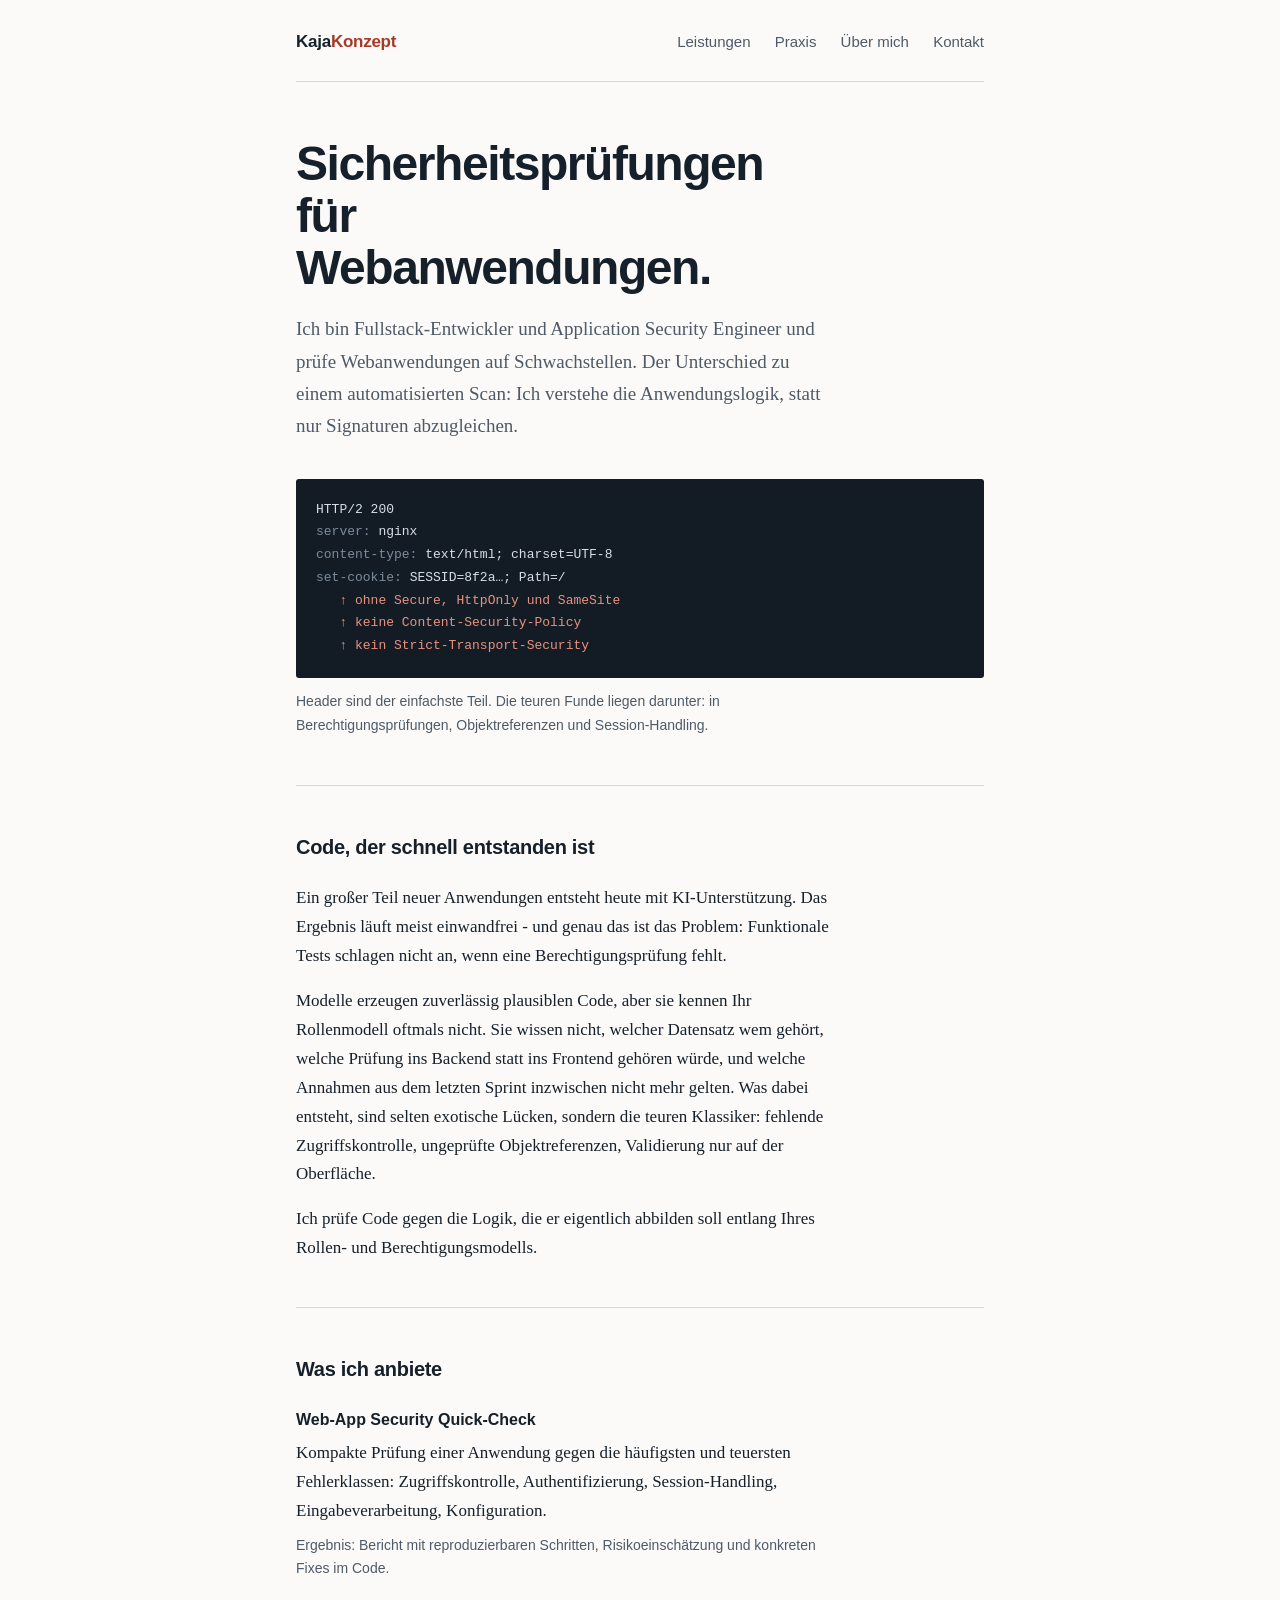
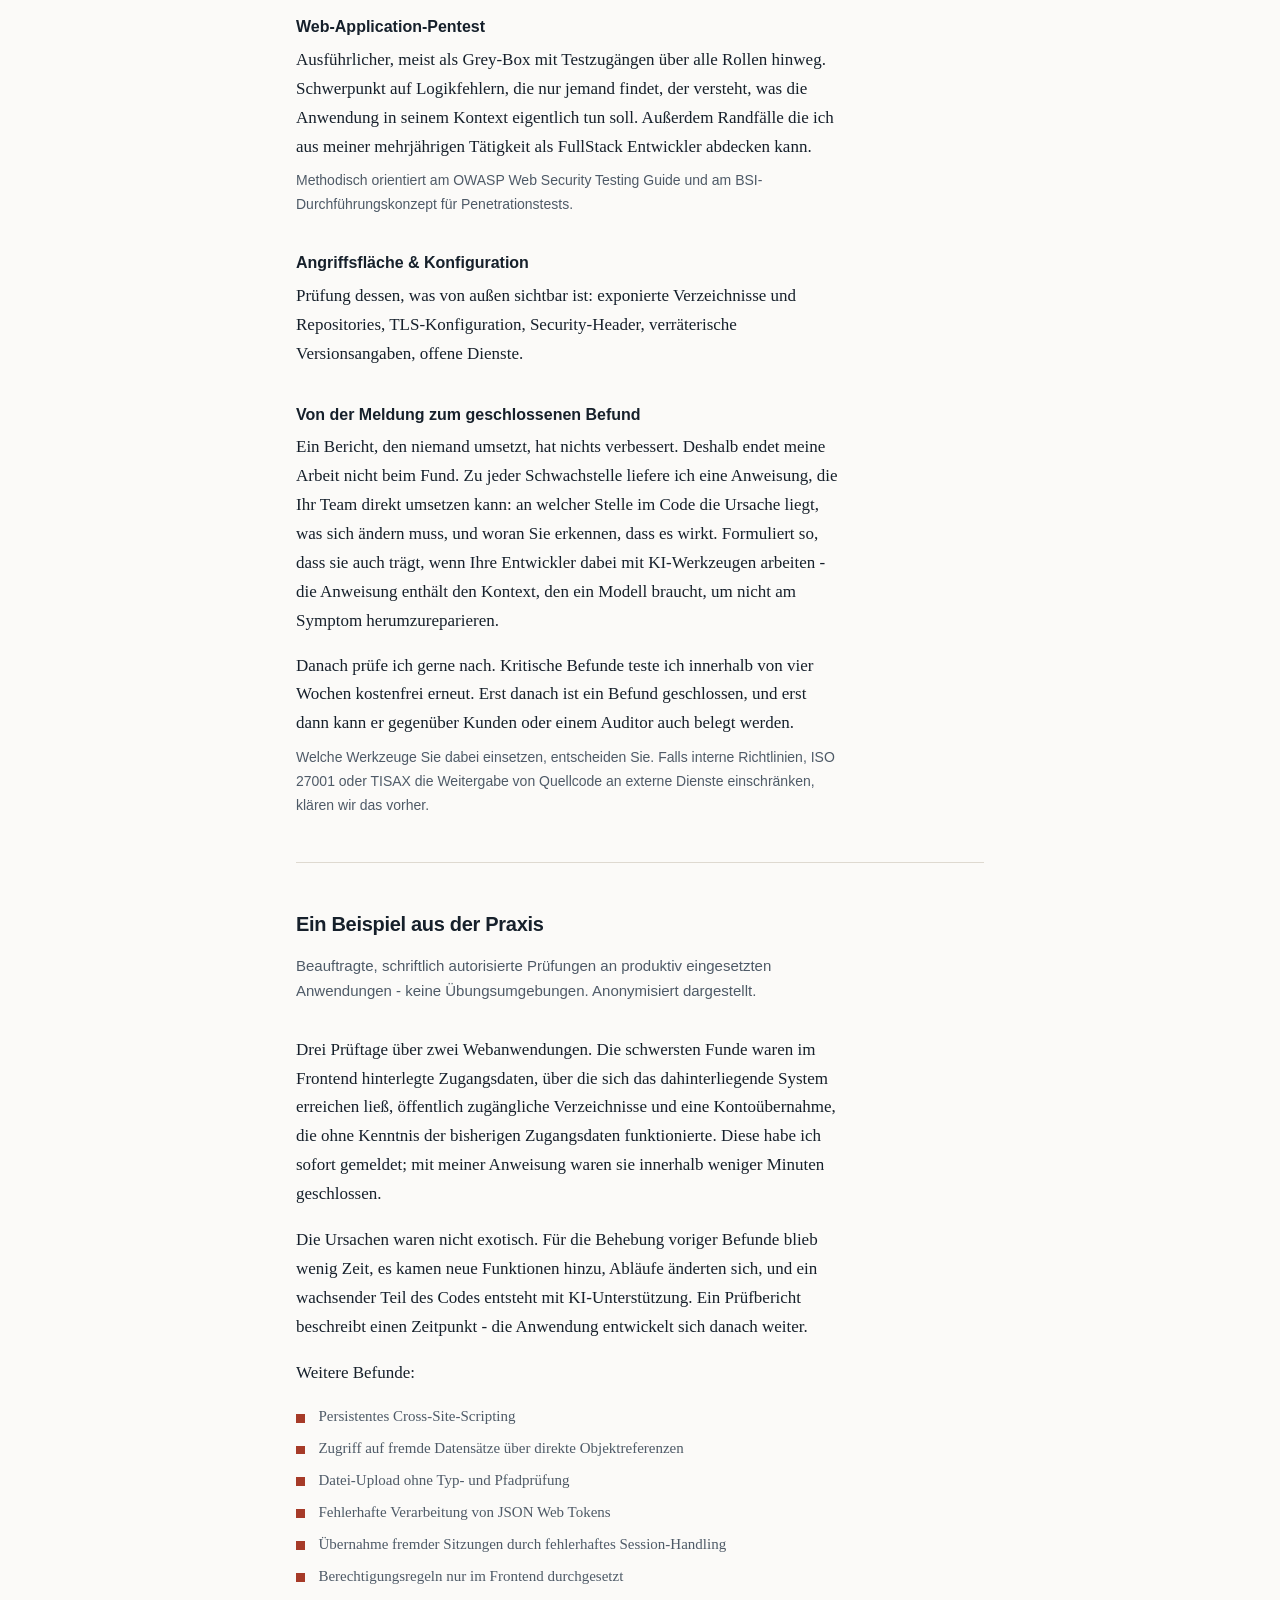
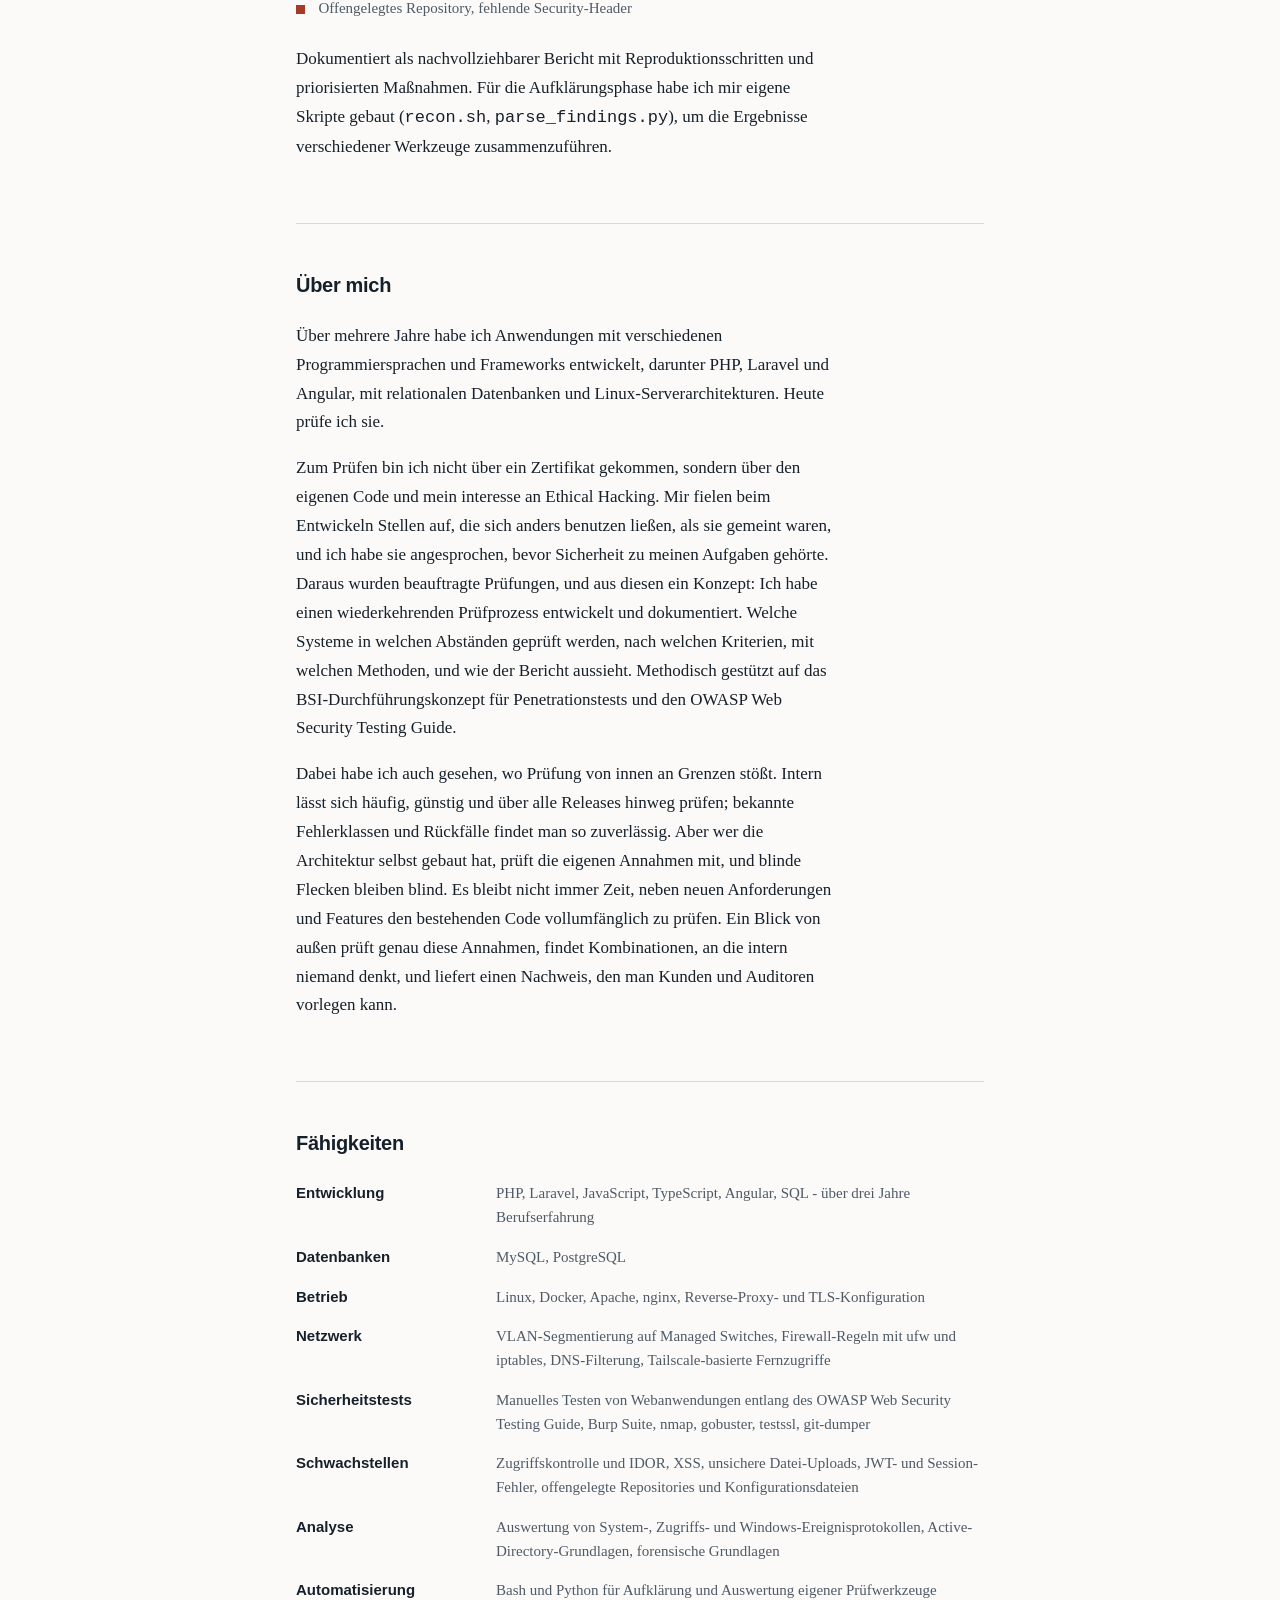
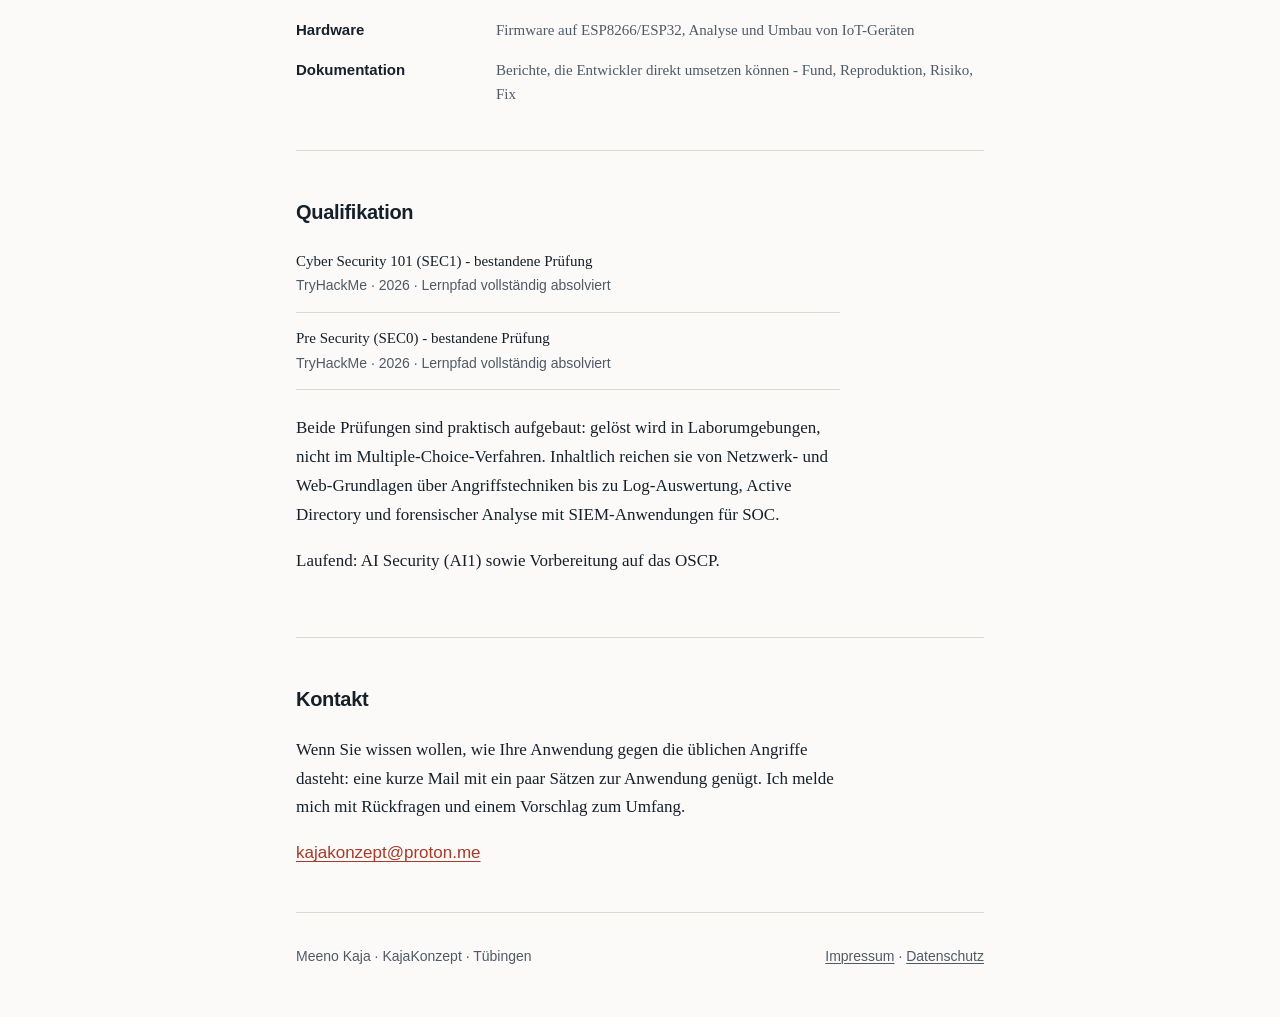
==== commit 568d075d: "Refactor text for better readability in index.html Revised text in index.html to improve clarity and" ====
--- a/index.html
+++ b/index.html
@@ -164,15 +164,14 @@
     </p>
     <p>
       Zum Prüfen bin ich nicht über ein Zertifikat gekommen, sondern über den
-      eigenen Code. Mir fielen beim Entwickeln Stellen auf, die sich anders
-      benutzen ließen, als sie gemeint waren, und ich habe sie angesprochen,
-      bevor Sicherheit zu meinen Aufgaben gehörte. Daraus wurden beauftragte
-      Prüfungen, und aus diesen ein Konzept: Ich habe einen wiederkehrenden
+      eigenen Code und mein interesse an Ethical Hacking. Mir fielen beim Entwickeln
+      Stellen auf, die sich anders benutzen ließen, als sie gemeint waren, und ich habe 
+      sie angesprochen, bevor Sicherheit zu meinen Aufgaben gehörte. Daraus wurden 
+      beauftragte Prüfungen, und aus diesen ein Konzept: Ich habe einen wiederkehrenden
       Prüfprozess entwickelt und dokumentiert. Welche Systeme in welchen
       Abständen geprüft werden, nach welchen Kriterien, mit welchen Methoden,
-      und wie der Bericht aussieht. Methodisch gestützt auf das
-      BSI-Durchführungskonzept für Penetrationstests und den OWASP Web Security
-      Testing Guide.
+      und wie der Bericht aussieht. Methodisch gestützt auf das BSI-Durchführungskonzept
+      für Penetrationstests und den OWASP Web Security Testing Guide.
     </p>
     <p>
       Dabei habe ich auch gesehen, wo Prüfung von innen an Grenzen stößt. Intern
--- a/style.css
+++ b/style.css
@@ -155,7 +155,7 @@
 /* Leistungen */
 .offer { margin: 0 0 2rem; }
 .offer:last-child { margin-bottom: 0; }
-.offer p { margin: 0; color: var(--ink-soft); }
+.offer p { margin: 0; }
 .offer .scope {
   font-family: var(--sans);
   font-size: 0.875rem;
